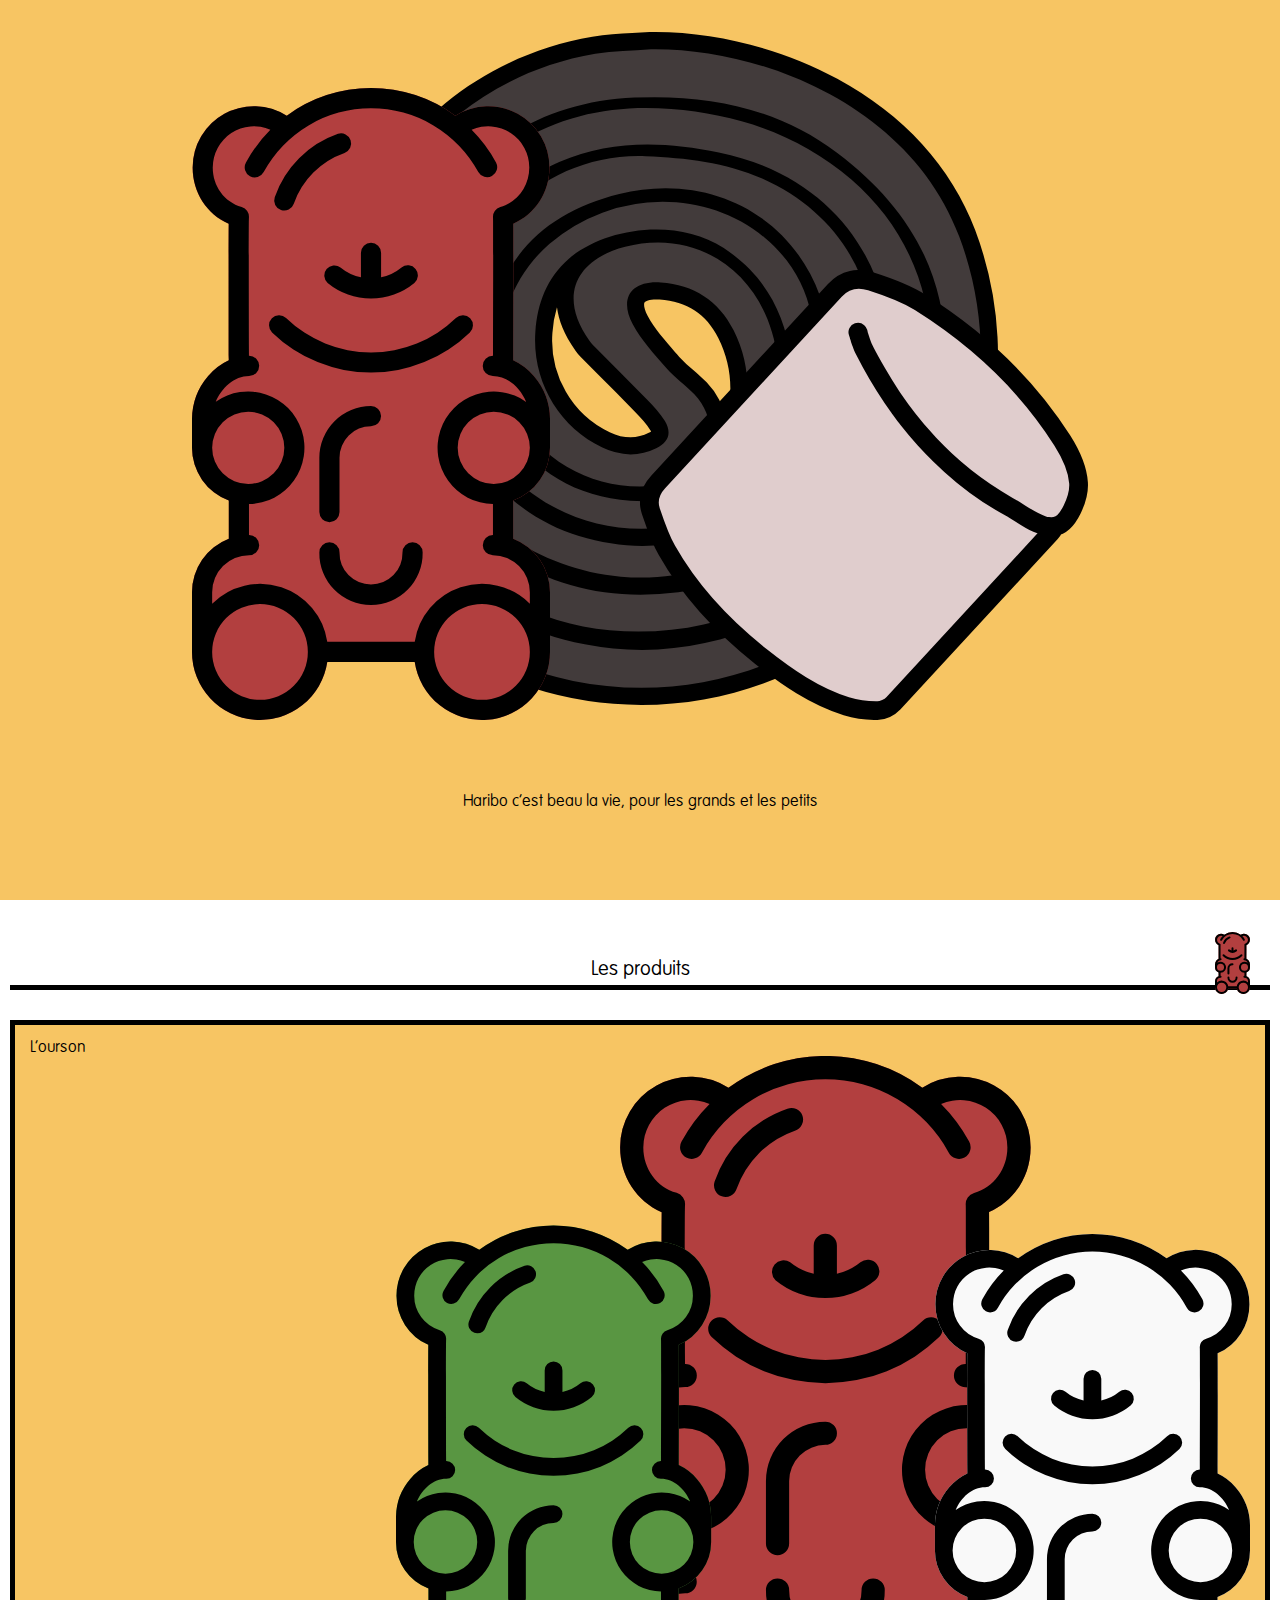
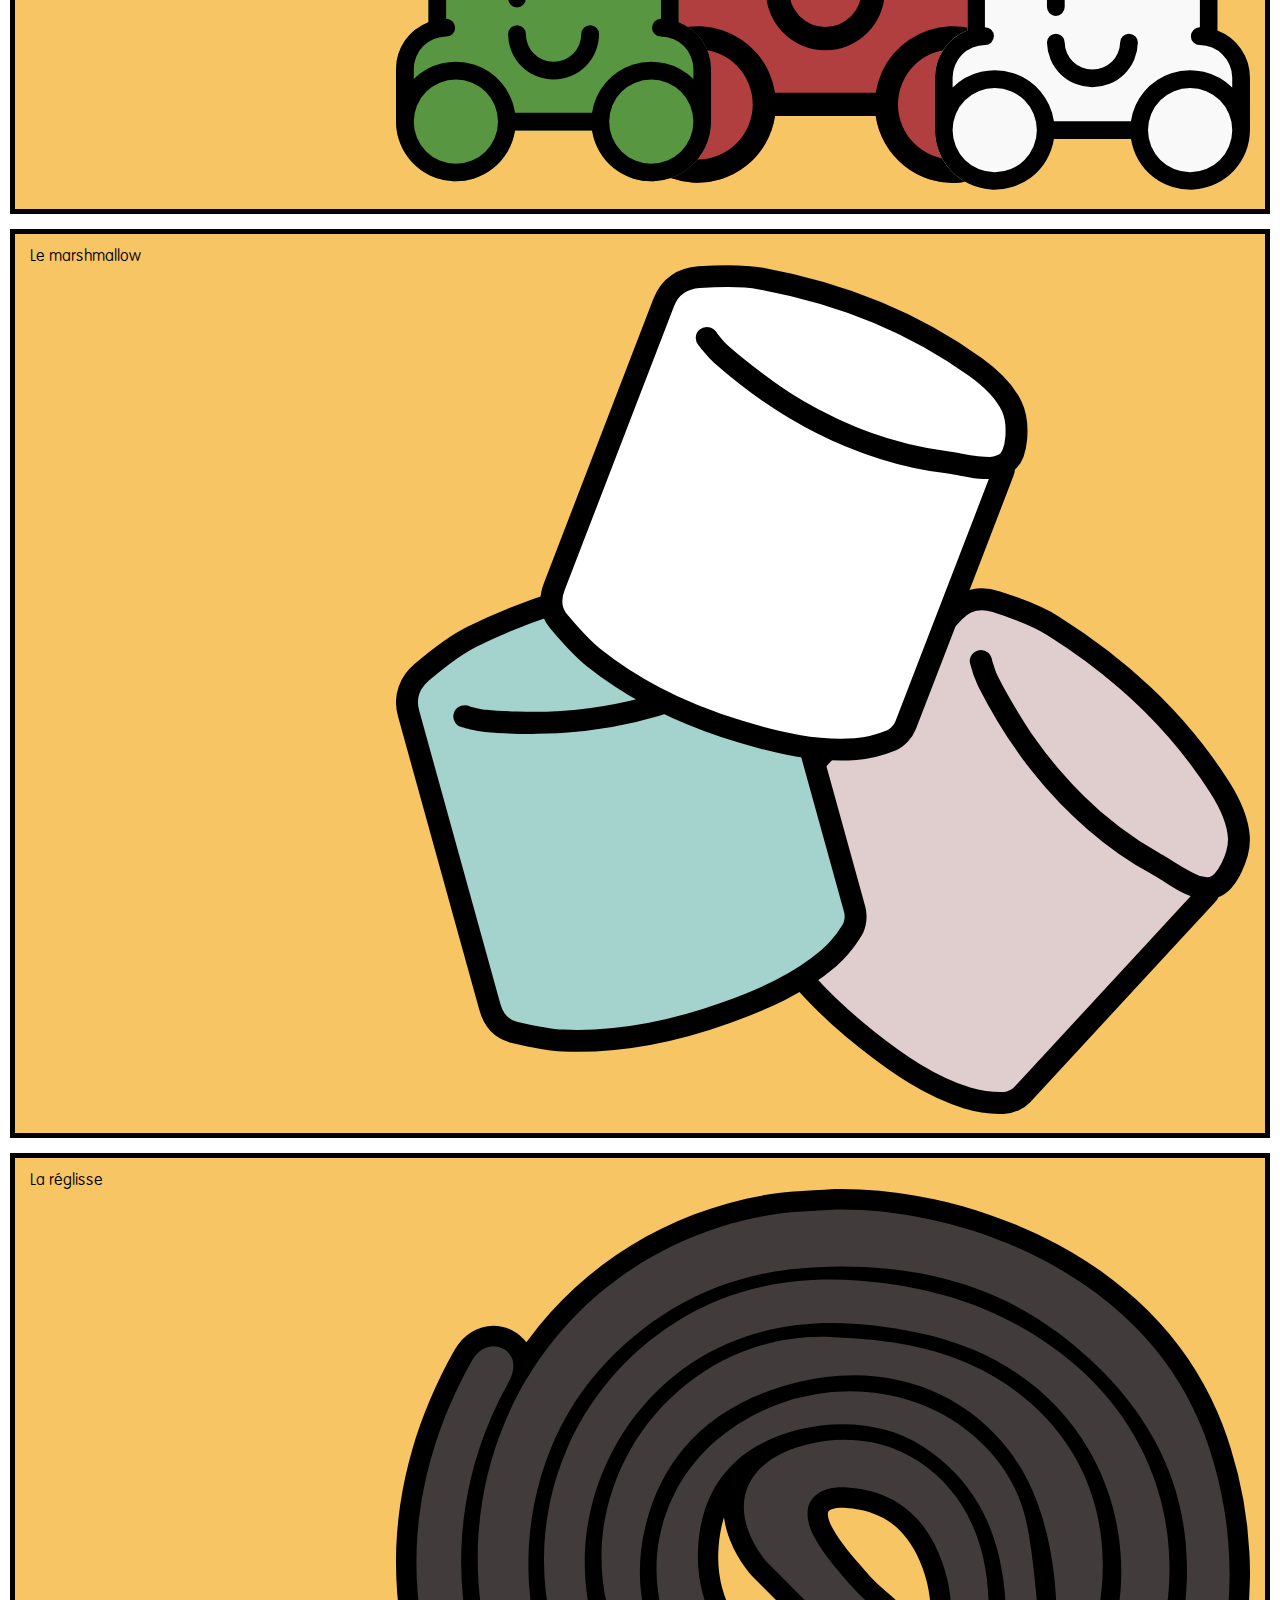
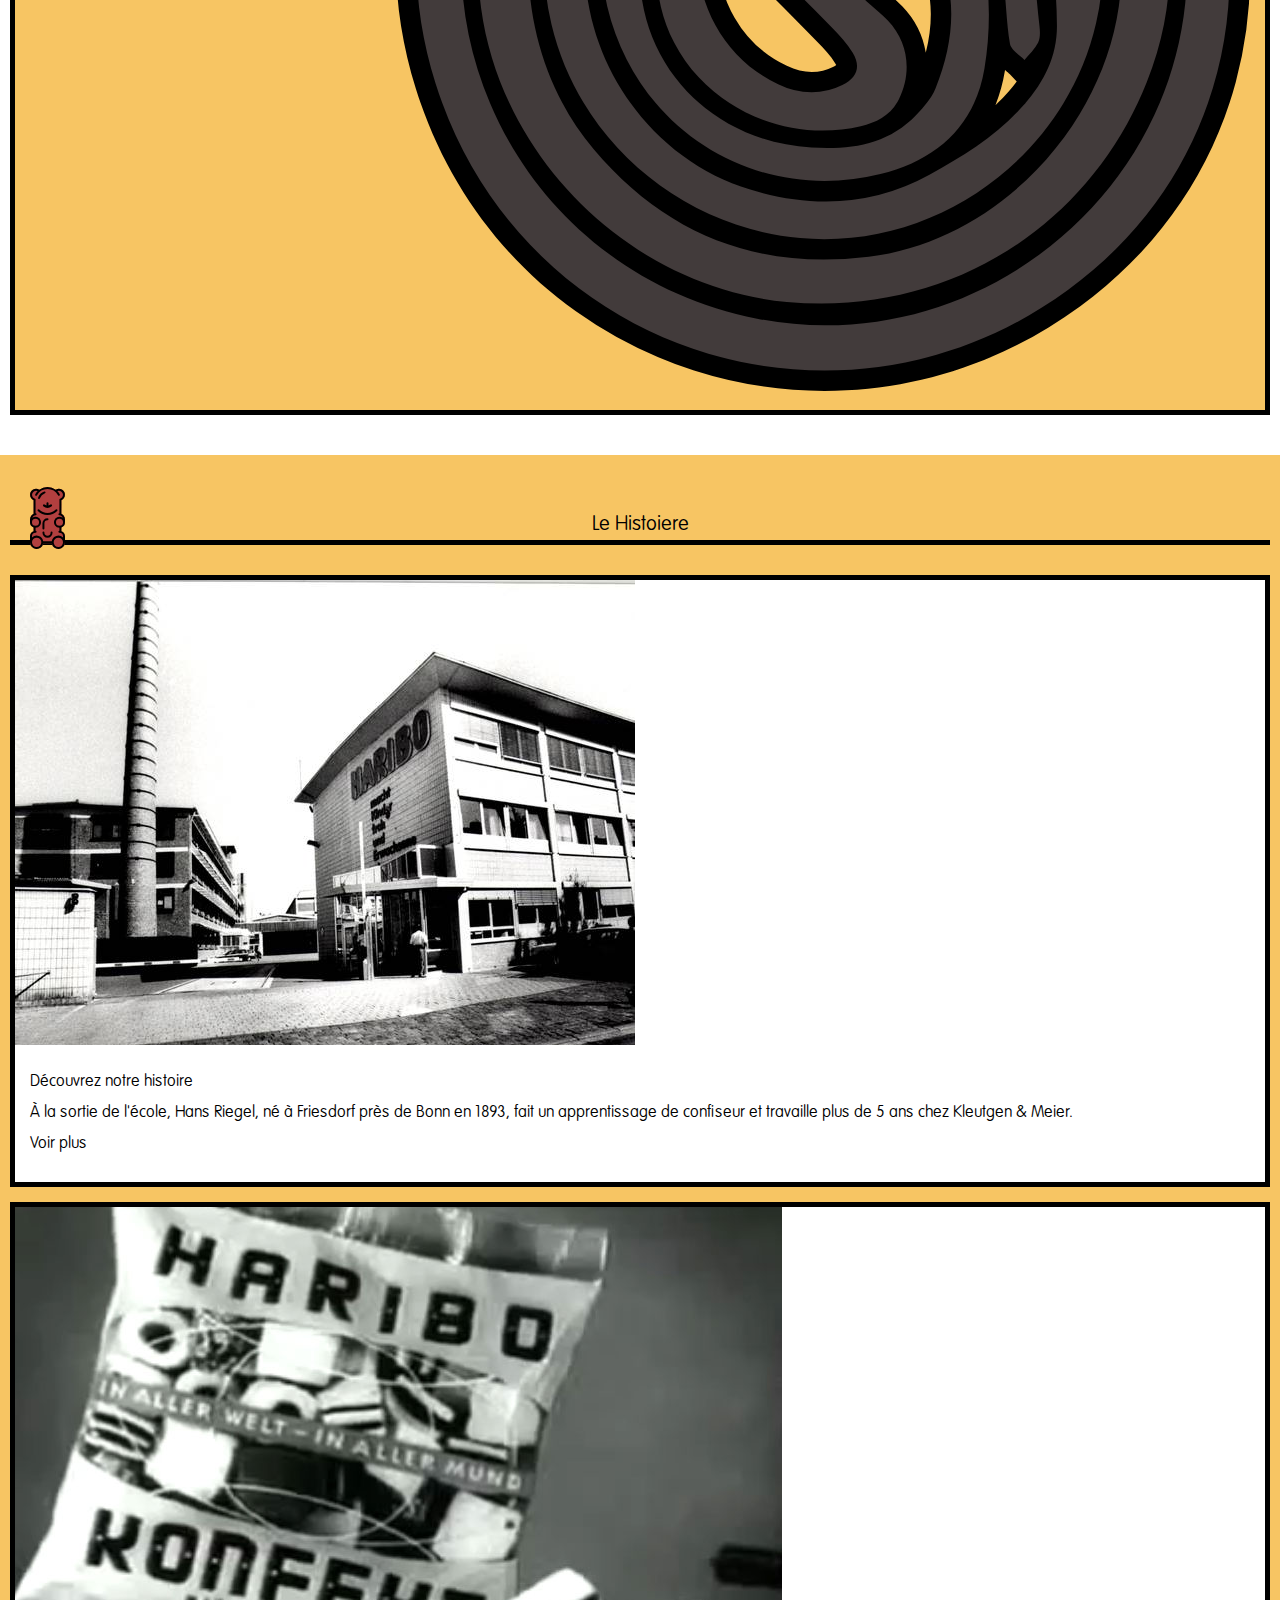
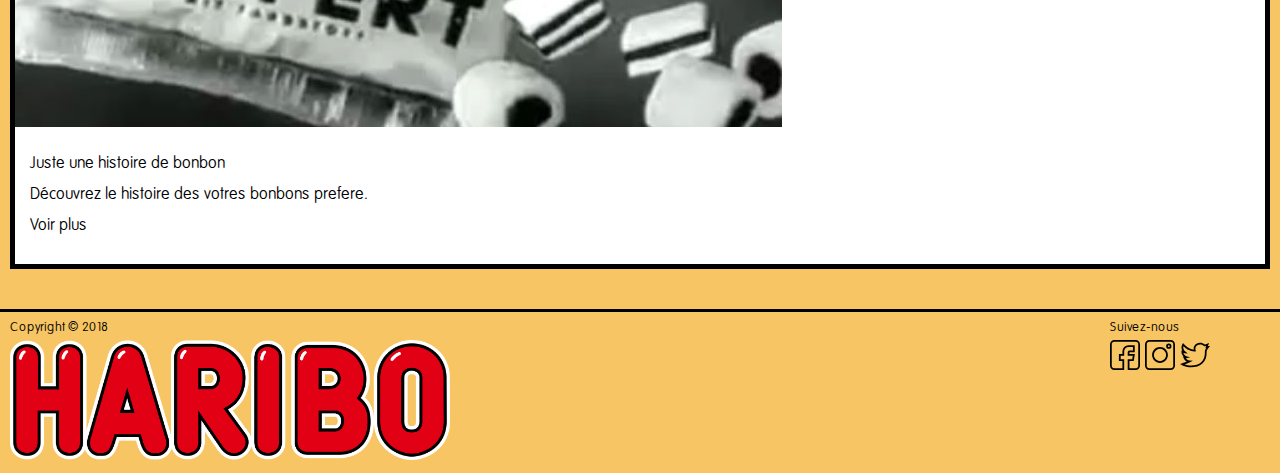
==== index.html @ db6ca9e9 "footer / homepage" ====
<!DOCTYPE html>
<html lang="fr">
  <head>
    <meta charset="UTF-8" />
    <meta name="viewport" content="width=device-width, initial-scale=1.0" />
    <meta http-equiv="X-UA-Compatible" content="ie=edge" />
    <link rel="stylesheet" type="text/css" href="styles/reset.css" />
    <link rel="stylesheet" type="text/css" href="styles/style.css" />
    <title>Haribo</title>
  </head>
  <body>
    <div class="container homepage" id="homepage">
      <section class="intro">
        <!--<header class="header">
          <img class="header__logo" alt="Le Logo de Haribo" src="images/haribo-logo.png" />
          <nav>
            <div class="header__nav__icon">
              <span class="header__nav__icon__element"></span>
            </div>
            <div class="header__nav__content">
              <a href="#" class="header__nav__content__link">Les Produits</a>
              <a href="#" class="header__nav__content__link">Le Histoire</a>
            </div>
          </nav>
        </header>
        -->
    
        <div class="intro__content">
          <div class="intro__content__illustations-box">
              <img class="intro__content__illustations intro__content__illustations--reglisse" alt="Illustration du ..." src="images/SVG/escargot.svg">
            <img class="intro__content__illustations intro__content__illustations--ourson" alt="Illustration du ourson" src="images/SVG/bear.svg">
            <img class="intro__content__illustations intro__content__illustations--marshmallow" alt="Illustration du ..." src="images/SVG/marshmallows.svg">
            
          </div>
          <p class="intro__text">Haribo c’est beau la vie, pour les grands et les petits</p>
        </div>
      </section>

      <section class="section--products">
        <h2 class="h2__bear--right">Les produits</h2>
        <div class="overview--products">
          <div class="overview--products__box overview--products__box--ourson">
            <h3>L’ourson</h3>
            <img class="overview--products__box__image" src="images/SVG/group--bears.svg">
          </div>
          <div class="overview--products__box overview--products__box--marshmallow">
            <h3>Le marshmallow</h3>
            <img class="overview--products__box__image" src="images/SVG/groupe--marshmallows.svg">
          </div>
          <div class="overview--products__box overview--products__box--reglisse">
            <h3>La réglisse</h3>
            <img class="overview--products__box__image" src="images/SVG/escargot.svg">
          </div>
        </div>
      </section>

      <section class="section--article">
        <h2 class="h2__bear--left">Le Histoiere</h2>
        <div class="overview--articles">
          <article class="overview--articles__box overview--articles__box--main-history">
            <img class="overview--articles__box__image" src="images/history--main.jpg">
            <div class="overview--articles__box__text-box">
              <h3 class="overview--articles__box__text-box__headline">Découvrez notre histoire</h3>
              <p class="overview--articles__box__text-box__text">À la sortie de l'école, Hans Riegel, né à Friesdorf près de Bonn en 1893, fait un apprentissage de confiseur et travaille plus de 5 ans chez Kleutgen & Meier.</p>
              <a class="overview--articles__box__text-box__link" href="#">Voir plus</a>
            </div>
          </article>

          <article class="overview--articles__box overview--articles__box--bonbon">
              <img class="overview--articles__box__image" src="images/history--bonbons.jpg">
              <div class="overview--articles__box__text-box">
                <h3 class="overview--articles__box__text-box__headline">Juste une histoire de bonbon</h3>
                <p class="overview--articles__box__text-box__text">Découvrez le histoire des votres bonbons prefere.</p>
                <a class="overview--articles__box__text-box__link" href="#">Voir plus</a>
              </div>
            </article>
        </div>
      </section>

      <footer class="footer">
        <div class="footer__logo-box">
          <span class="footer__copyrigth">Copyright © 2018</span><br>
          <img class="footer__logo" alt="Le Logo de Haribo" src="images/haribo-logo.png" />
        </div>
        <div class="footer__social">
          <div class="social__box">
              <span class="social__box__text">Suivez-nous</span>
            <div class="social__icons">
            <a href="#" title="facebook" class="social__icons__icon social__icons__icon--facebook"><span>Facebook</span></a>
            <a href="#" title="instagram" class="social__icons__icon social__icons__icon--instagram"><span>Instagram</span></a>
            <a href="#" title="twitter" class="social__icons__icon social__icons__icon--twitter"><span>Twitter</span></a>
          </div>
        </div>
        <!---->
      </footer>
    </div> 
    <script src="scripts/app.js" ></script>
  </body>
</html>
---- styles/style.css ----
@font-face {
  font-family: "varGrounded";
  src: url("fonts/VAGRoundedStd-Thin.woff2") format("woff2"),
    url("fonts/VAGRoundedStd-Thin.otf") format("opentype");
}

body {
  font-family: varGrounded;
}

.header{
  position: fixed;
  display: flex;
}

.header__logo{
  width: 40%;
}

.header__nav__icon{
  width: 50px;
  height: 50px;
  position: fixed;
  bottom: 20px;
  right: 20px;
  border-radius: 25px;
  background-color: #E20015;
}

.header__nav__icon__element{
  width: 40px;
  height: 5px;
  display: block;
  background-color: #000000;
  position: relative;
}
.header__nav__icon__element::after, .header__nav__icon__element::before{
  width: 40px;
  height: 5px;
  display: block;
  background-color: #000000;
}

.header__nav__icon__element::before{
  content: "";
  position: absolute;
  top: -10px;
}
.header__nav__icon__element::after{
  content: "";
  position: absolute;
  bottom: -10px;
}

.footer__logo{
  width: 200px;
}


img{
  max-width: 100%;
}

a{
  text-decoration: none;
  color:#000;
}

p{
  line-height: 
}

/* Bear headline */

h2{
  font-size: 20px;
  position: relative;
  width: 100%;
  text-align: center;
  margin-bottom: 40px;
}

h2::before{
  position: absolute;
  height: 5px;
  width: 100%;
  content: "";
  display: block;
  bottom: -10px;
  background-color: #000;
}

h2::after{
  position: absolute;
  height: 62px;
  width: 35px;
  bottom: -14px;
  content: "";
  display: block;
  background-image: url(../images/SVG/bear.svg);
  background-size:100%;
  background-repeat: no-repeat;
}

.h2__bear--right::after{
  right: 20px;
}
.h2__bear--left::after{
  left: 20px;
}

/* Homepage */
.intro{
  height: 100vh;
  width: 100vw;
  background-color: #F7C563;
  position: relative;
}

.intro__text{
  position: absolute;
  bottom: 10%;
}

.intro__content__illustations-box{
  height: 80vh;
  position: relative;
  width: 70%;
  margin: 0 auto;
}

.intro__content__illustations{
  position: absolute;
  width: 40%;
  bottom: 0;
}

.intro__content__illustations--ourson{
  left: 0;
}
.intro__content__illustations--reglisse{
  width: 80%;
  bottom: 15px;
  left:10%;
}
.intro__content__illustations--marshmallow{
  right: 0;
  width: 50%;
}

.intro__text{
  text-align: center;
  width: 80%;
  margin-left: 10%;;
}


.section--article,.section--products{
  padding: 60px 10px 40px 10px;
}

.overview--products__box,.overview--articles__box{
  border: solid black 5px;
  background-color: #fff;
  margin-bottom: 15px;
  padding: 15px;
}

.overview--products__box:last-child,.overview--articles__box:last-child{
  margin-bottom: 0px;;
}

.overview--products__box__image{
  width: 70%;
  margin-left: 30%;
}

.overview--products__box{
  background-color: #F7C563;
}

.section--article{
  background-color: #F7C563;
}

.overview--articles__box{
  padding: 0px;
}

.overview--articles__box__text-box{
  margin: 25px 15px 30px 15px;

}
.overview--articles__box__text-box__headline,
.overview--articles__box__text-box__text{
  margin-bottom: 15px;
}


/* footer */
.footer{
  background-color: #F7C563;
  border-top: solid black 3px;
  display: flex;
  justify-content: space-between;
  align-items: flex-start;
  padding: 10px;
  padding-right: 65px;
  font-size: 0.8em;
}

.footer__logo{
  width:40%;
  margin-top: 5px;
}

.social__icons{
  display: flex;
  margin-top: 5px;
}
.social__icons__icon{
  width: 30px;
  height: 30px;
  display: block;
  overflow: hidden;
  margin-right: 5px;
  text-indent: -1000px;
  background-image: url(../images/SVG/sprite--social.svg);
  background-repeat: no-repeat;
  background-size: 90px;
}

.social__icons__icon--facebook{
  background-position: -60px;
}
.social__icons__icon--instagram{
  background-position: -30px;
}
.social__icons__icon--twitter{
  background-position: 0px;
}
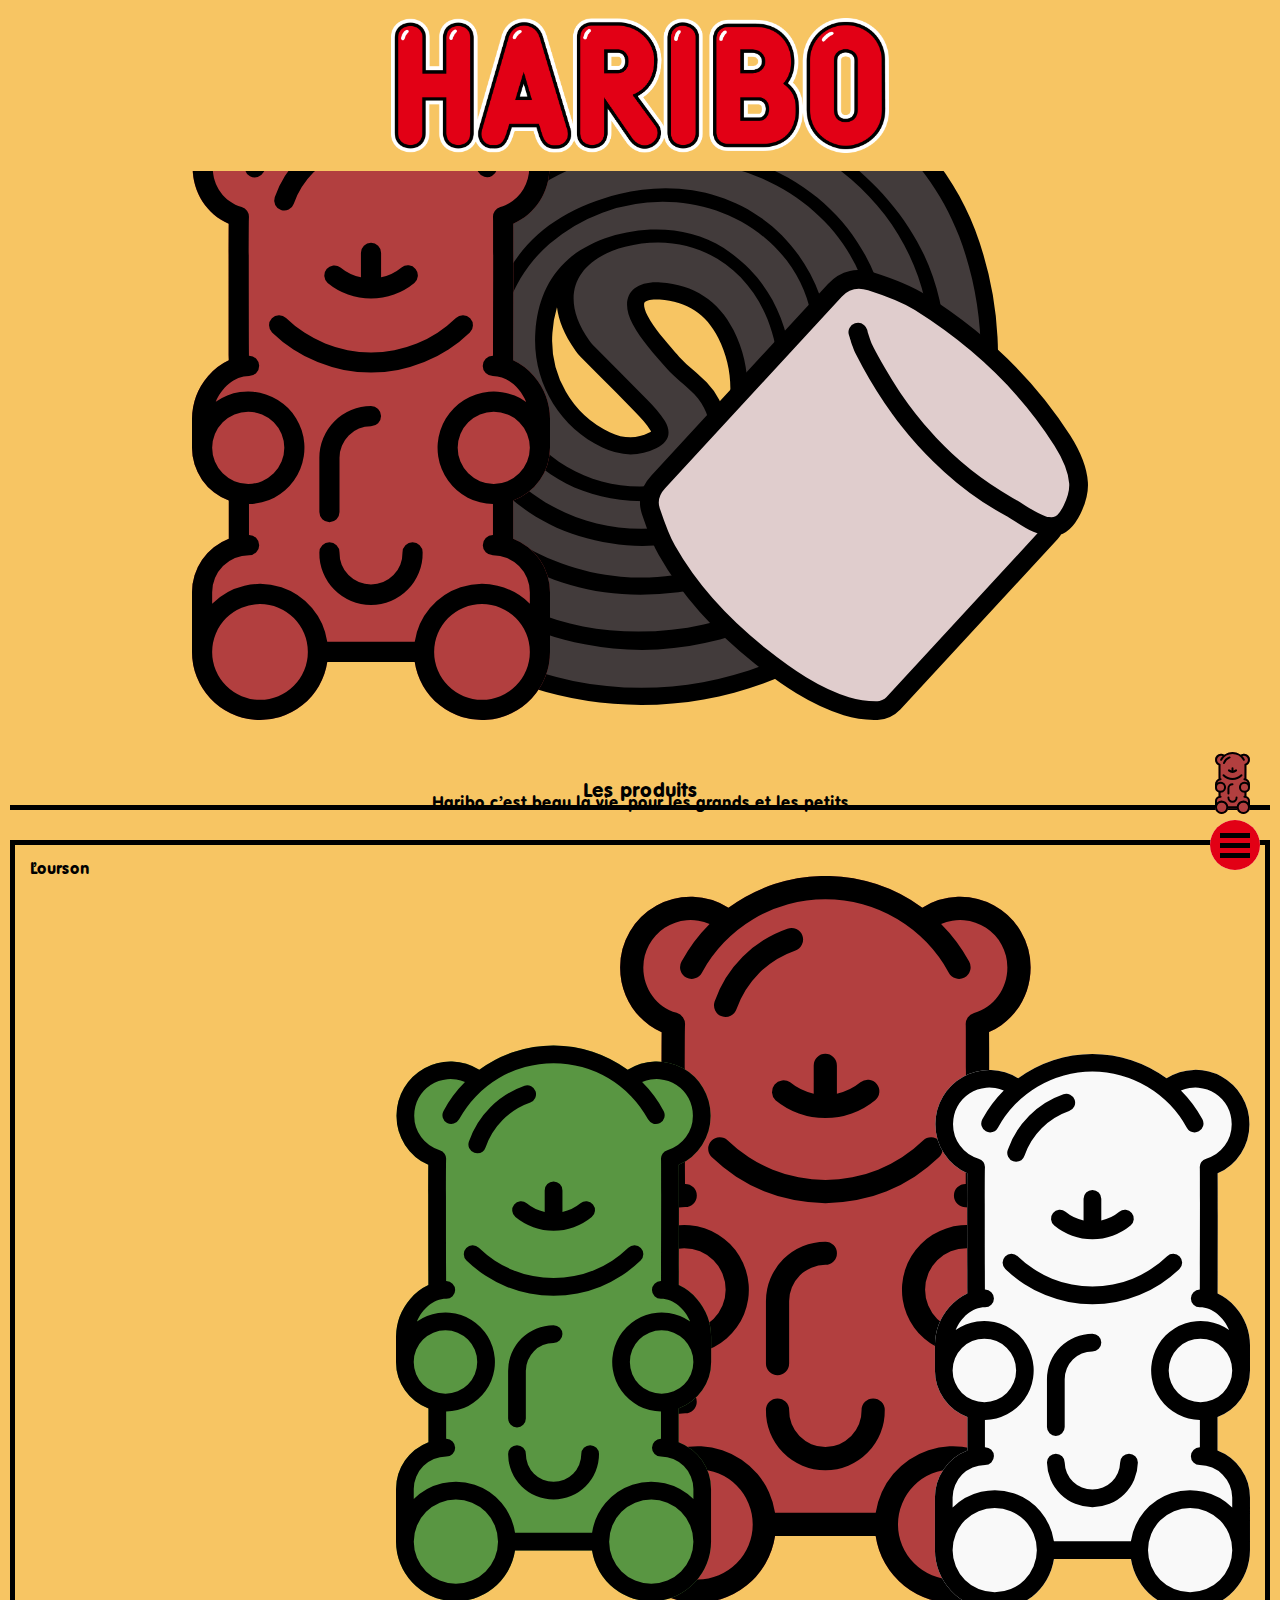
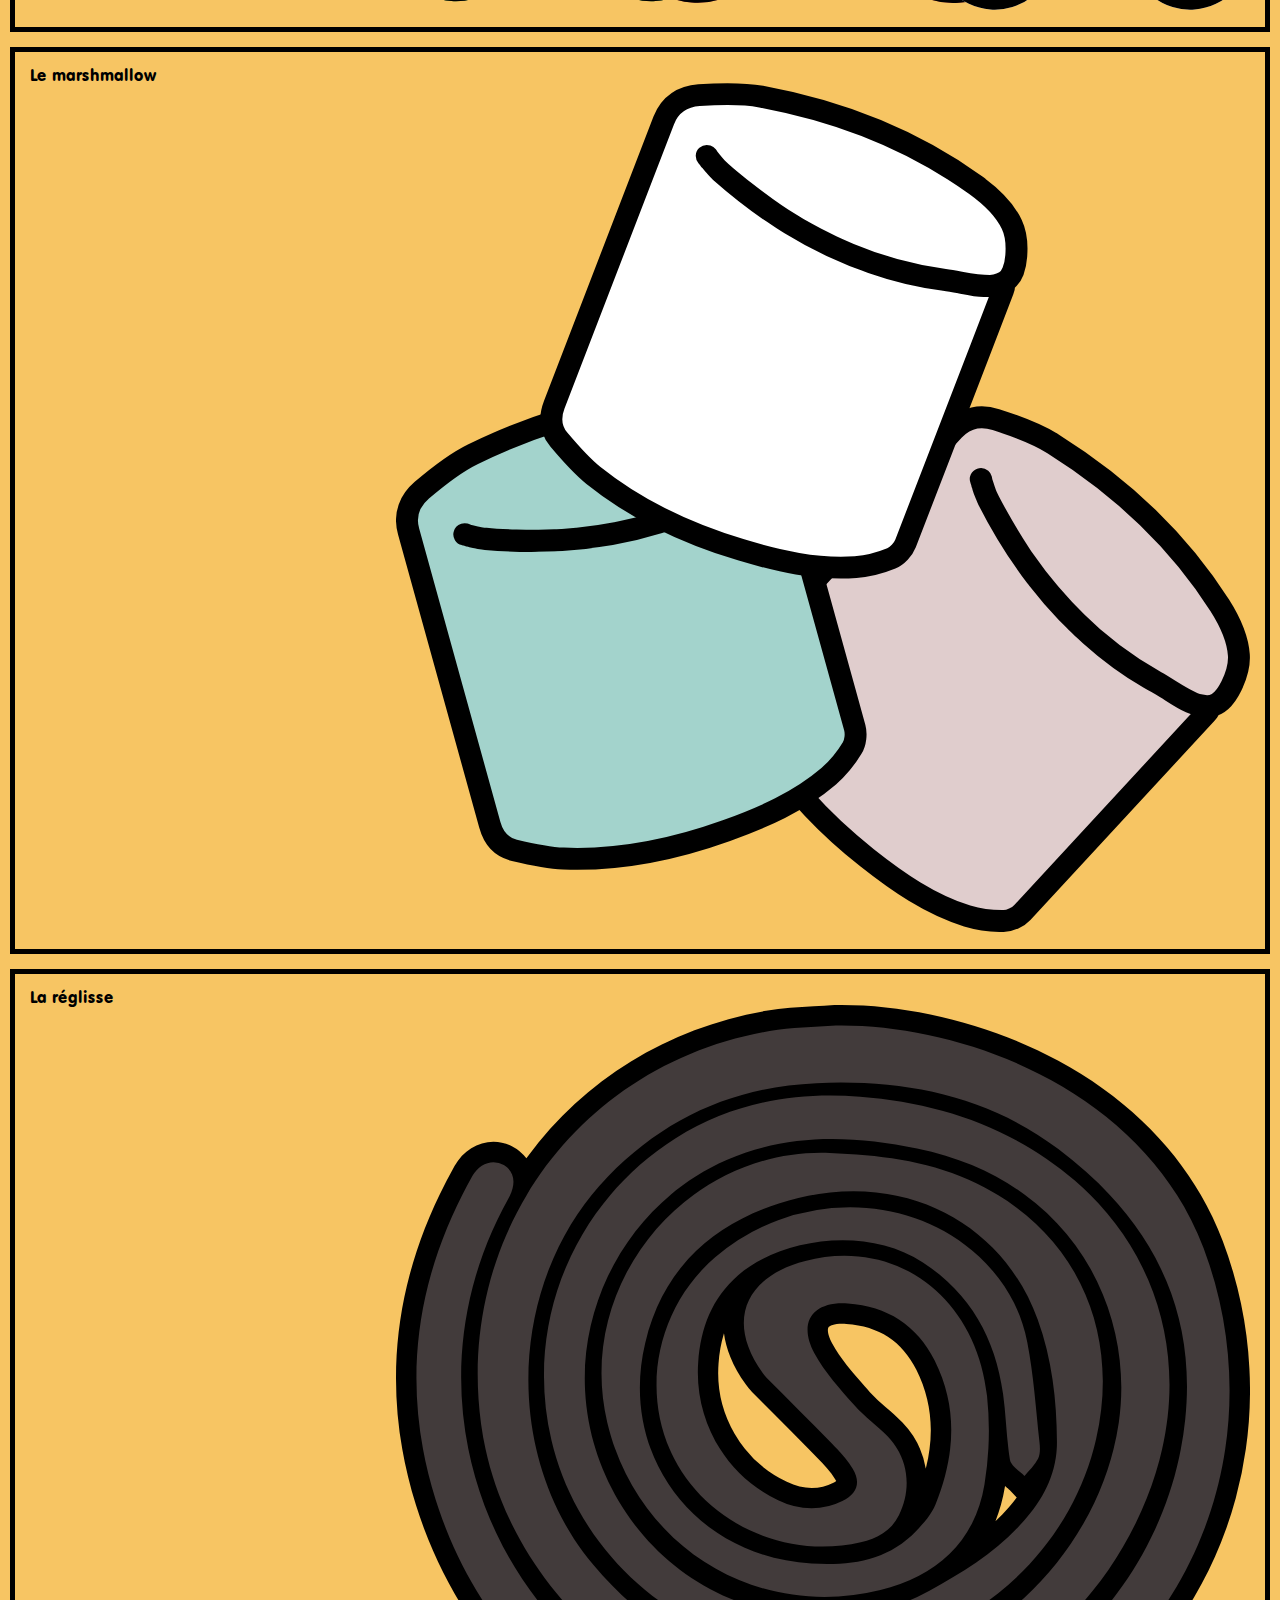
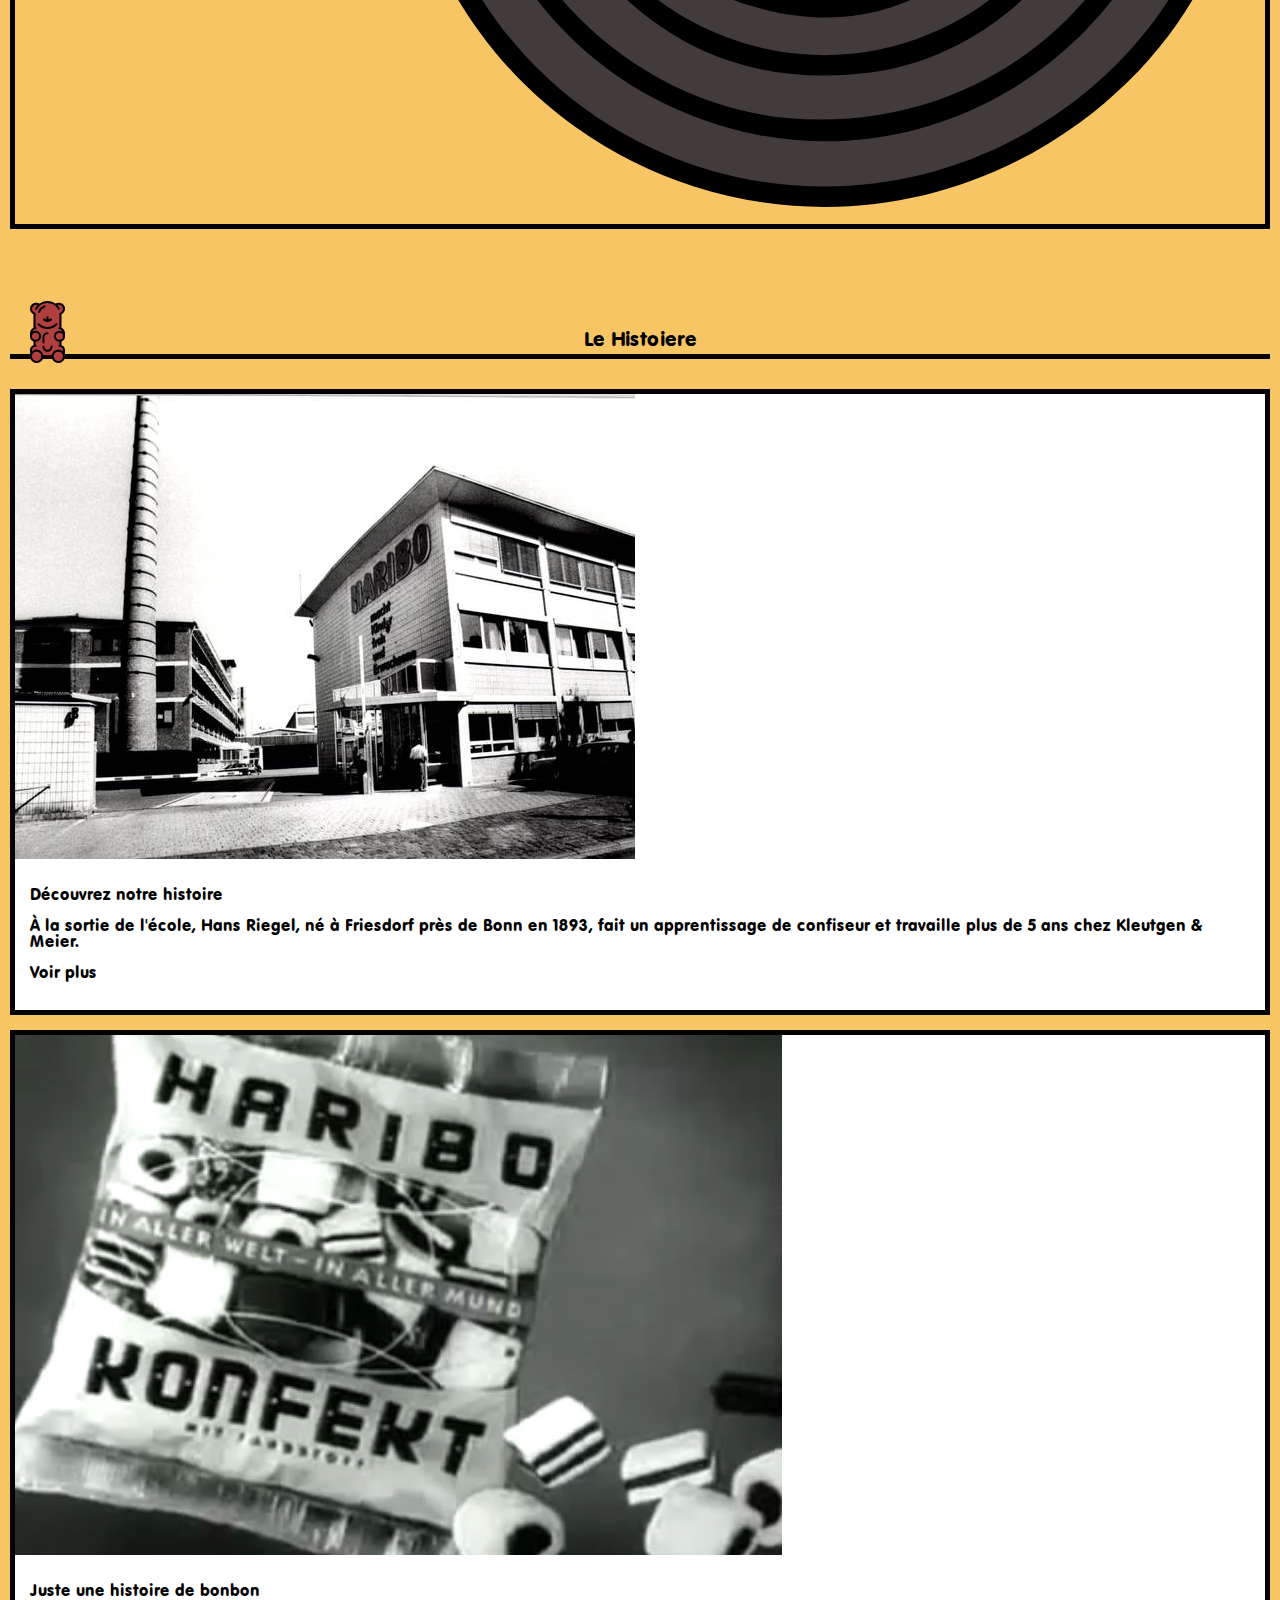
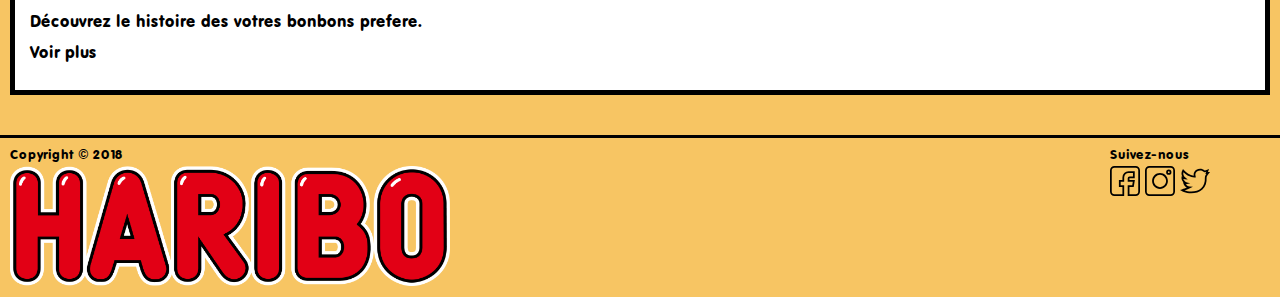
==== commit 4644db6d: "Merge with master issue solved" ====
--- a/index.html
+++ b/index.html
@@ -4,96 +4,137 @@
     <meta charset="UTF-8" />
     <meta name="viewport" content="width=device-width, initial-scale=1.0" />
     <meta http-equiv="X-UA-Compatible" content="ie=edge" />
+    <meta
+      name="description"
+      content="Apprenez en plus sur les bonbons emblématiques de votre confiserie préférée Haribo !"
+    />
+    <link
+      rel="apple-touch-icon"
+      sizes="180x180"
+      href="images/favicons/apple-touch-icon.png"
+    />
+    <link
+      rel="icon"
+      type="image/png"
+      sizes="32x32"
+      href="images/favicons/favicon-32x32.png"
+    />
+    <link
+      rel="icon"
+      type="image/png"
+      sizes="16x16"
+      href="images/favicons/favicon-16x16.png"
+    />
+    <link rel="manifest" href="images/favicons/site.webmanifest" />
+    <link
+      rel="mask-icon"
+      href="images/favicons/safari-pinned-tab.svg"
+      color="#5bbad5"
+    />
+    <link rel="shortcut icon" href="images/favicons/favicon.ico" />
+    <meta name="msapplication-TileColor" content="#ffc40d" />
+    <meta
+      name="msapplication-config"
+      content="../images/favicons/browserconfig.xml"
+    />
+    <meta name="theme-color" content="#ffffff" />
     <link rel="stylesheet" type="text/css" href="styles/reset.css" />
     <link rel="stylesheet" type="text/css" href="styles/style.css" />
     <title>Haribo</title>
   </head>
   <body>
-    <div class="container homepage" id="homepage">
-      <section class="intro">
-        <!--<header class="header">
-          <img class="header__logo" alt="Le Logo de Haribo" src="images/haribo-logo.png" />
-          <nav>
-            <div class="header__nav__icon">
-              <span class="header__nav__icon__element"></span>
-            </div>
-            <div class="header__nav__content">
+    <div class="container" id="homepage">
+      <header class="header">
+        <h1>Haribo</h1>
+        <img
+          class="header__logo"
+          alt="Le Logo de Haribo"
+          src="images/haribo-logo.png"
+        />
+        <nav class="header__nav">
+          <ul class="header__nav__content">
+            <li>
               <a href="#" class="header__nav__content__link">Les Produits</a>
-              <a href="#" class="header__nav__content__link">Le Histoire</a>
-            </div>
-          </nav>
-        </header>
-        -->
-    
-        <div class="intro__content">
-          <div class="intro__content__illustations-box">
-              <img class="intro__content__illustations intro__content__illustations--reglisse" alt="Illustration du ..." src="images/SVG/escargot.svg">
-            <img class="intro__content__illustations intro__content__illustations--ourson" alt="Illustration du ourson" src="images/SVG/bear.svg">
-            <img class="intro__content__illustations intro__content__illustations--marshmallow" alt="Illustration du ..." src="images/SVG/marshmallows.svg">
-            
+            </li>
+            <li>
+              <a href="#" class="header__nav__content__link">L'Histoire</a>
+            </li>
+          </ul>
+          <div class="header__nav__icon">
+            <span class="header__nav__icon__element"></span>
           </div>
-          <p class="intro__text">Haribo c’est beau la vie, pour les grands et les petits</p>
+        </nav>
+      </header>
+
+      <div class="intro__content">
+        <div class="intro__content__illustations-box">
+            <img class="intro__content__illustations intro__content__illustations--reglisse" alt="Illustration du ..." src="images/SVG/escargot.svg">
+          <img class="intro__content__illustations intro__content__illustations--ourson" alt="Illustration du ourson" src="images/SVG/bear.svg">
+          <img class="intro__content__illustations intro__content__illustations--marshmallow" alt="Illustration du ..." src="images/SVG/marshmallows.svg">
+          
         </div>
-      </section>
+        <p class="intro__text">Haribo c’est beau la vie, pour les grands et les petits</p>
+      </div>
+    </section>
 
-      <section class="section--products">
-        <h2 class="h2__bear--right">Les produits</h2>
-        <div class="overview--products">
-          <div class="overview--products__box overview--products__box--ourson">
-            <h3>L’ourson</h3>
-            <img class="overview--products__box__image" src="images/SVG/group--bears.svg">
+    <section class="section--products">
+      <h2 class="h2__bear--right">Les produits</h2>
+      <div class="overview--products">
+        <div class="overview--products__box overview--products__box--ourson">
+          <h3>L’ourson</h3>
+          <img class="overview--products__box__image" src="images/SVG/group--bears.svg">
+        </div>
+        <div class="overview--products__box overview--products__box--marshmallow">
+          <h3>Le marshmallow</h3>
+          <img class="overview--products__box__image" src="images/SVG/groupe--marshmallows.svg">
+        </div>
+        <div class="overview--products__box overview--products__box--reglisse">
+          <h3>La réglisse</h3>
+          <img class="overview--products__box__image" src="images/SVG/escargot.svg">
+        </div>
+      </div>
+    </section>
+
+    <section class="section--article">
+      <h2 class="h2__bear--left">Le Histoiere</h2>
+      <div class="overview--articles">
+        <article class="overview--articles__box overview--articles__box--main-history">
+          <img class="overview--articles__box__image" src="images/history--main.jpg">
+          <div class="overview--articles__box__text-box">
+            <h3 class="overview--articles__box__text-box__headline">Découvrez notre histoire</h3>
+            <p class="overview--articles__box__text-box__text">À la sortie de l'école, Hans Riegel, né à Friesdorf près de Bonn en 1893, fait un apprentissage de confiseur et travaille plus de 5 ans chez Kleutgen & Meier.</p>
+            <a class="overview--articles__box__text-box__link" href="#">Voir plus</a>
           </div>
-          <div class="overview--products__box overview--products__box--marshmallow">
-            <h3>Le marshmallow</h3>
-            <img class="overview--products__box__image" src="images/SVG/groupe--marshmallows.svg">
-          </div>
-          <div class="overview--products__box overview--products__box--reglisse">
-            <h3>La réglisse</h3>
-            <img class="overview--products__box__image" src="images/SVG/escargot.svg">
-          </div>
-        </div>
-      </section>
+        </article>
 
-      <section class="section--article">
-        <h2 class="h2__bear--left">Le Histoiere</h2>
-        <div class="overview--articles">
-          <article class="overview--articles__box overview--articles__box--main-history">
-            <img class="overview--articles__box__image" src="images/history--main.jpg">
+        <article class="overview--articles__box overview--articles__box--bonbon">
+            <img class="overview--articles__box__image" src="images/history--bonbons.jpg">
             <div class="overview--articles__box__text-box">
-              <h3 class="overview--articles__box__text-box__headline">Découvrez notre histoire</h3>
-              <p class="overview--articles__box__text-box__text">À la sortie de l'école, Hans Riegel, né à Friesdorf près de Bonn en 1893, fait un apprentissage de confiseur et travaille plus de 5 ans chez Kleutgen & Meier.</p>
+              <h3 class="overview--articles__box__text-box__headline">Juste une histoire de bonbon</h3>
+              <p class="overview--articles__box__text-box__text">Découvrez le histoire des votres bonbons prefere.</p>
               <a class="overview--articles__box__text-box__link" href="#">Voir plus</a>
             </div>
           </article>
+      </div>
+    </section>
 
-          <article class="overview--articles__box overview--articles__box--bonbon">
-              <img class="overview--articles__box__image" src="images/history--bonbons.jpg">
-              <div class="overview--articles__box__text-box">
-                <h3 class="overview--articles__box__text-box__headline">Juste une histoire de bonbon</h3>
-                <p class="overview--articles__box__text-box__text">Découvrez le histoire des votres bonbons prefere.</p>
-                <a class="overview--articles__box__text-box__link" href="#">Voir plus</a>
-              </div>
-            </article>
+    <footer class="footer">
+      <div class="footer__logo-box">
+        <span class="footer__copyrigth">Copyright © 2018</span><br>
+        <img class="footer__logo" alt="Le Logo de Haribo" src="images/haribo-logo.png" />
+      </div>
+      <div class="footer__social">
+        <div class="social__box">
+            <span class="social__box__text">Suivez-nous</span>
+          <div class="social__icons">
+          <a href="#" title="facebook" class="social__icons__icon social__icons__icon--facebook"><span>Facebook</span></a>
+          <a href="#" title="instagram" class="social__icons__icon social__icons__icon--instagram"><span>Instagram</span></a>
+          <a href="#" title="twitter" class="social__icons__icon social__icons__icon--twitter"><span>Twitter</span></a>
         </div>
-      </section>
-
-      <footer class="footer">
-        <div class="footer__logo-box">
-          <span class="footer__copyrigth">Copyright © 2018</span><br>
-          <img class="footer__logo" alt="Le Logo de Haribo" src="images/haribo-logo.png" />
-        </div>
-        <div class="footer__social">
-          <div class="social__box">
-              <span class="social__box__text">Suivez-nous</span>
-            <div class="social__icons">
-            <a href="#" title="facebook" class="social__icons__icon social__icons__icon--facebook"><span>Facebook</span></a>
-            <a href="#" title="instagram" class="social__icons__icon social__icons__icon--instagram"><span>Instagram</span></a>
-            <a href="#" title="twitter" class="social__icons__icon social__icons__icon--twitter"><span>Twitter</span></a>
-          </div>
-        </div>
-        <!---->
-      </footer>
-    </div> 
-    <script src="scripts/app.js" ></script>
-  </body>
+      </div>
+      <!---->
+    </footer>
+  </div> 
+  <script src="scripts/app.js" ></script>
+</body>
 </html>
--- a/styles/style.css
+++ b/styles/style.css
@@ -2,60 +2,28 @@
   font-family: "varGrounded";
   src: url("fonts/VAGRoundedStd-Thin.woff2") format("woff2"),
     url("fonts/VAGRoundedStd-Thin.otf") format("opentype");
+    font-weight: thin;
+}
+
+@font-face {
+  font-family: "varGrounded";
+  src: url("fonts/VAGRoundedStd-Bold.woff2") format("woff2"),
+    url("fonts/VAGRoundedStd-Bold.otf") format("opentype");
+    font-weight: bold;
+}
+
+@font-face {
+  font-family: "varGrounded";
+  src: url("fonts/VAGRoundedBT-Regular.woff2") format("woff2"),
+    url("fonts/VAGRoundedBT-Regular.otf") format("opentype");
+    font-weight: normal;
 }
 
 body {
   font-family: varGrounded;
-}
-
-.header{
-  position: fixed;
-  display: flex;
-}
-
-.header__logo{
-  width: 40%;
-}
-
-.header__nav__icon{
-  width: 50px;
-  height: 50px;
-  position: fixed;
-  bottom: 20px;
-  right: 20px;
-  border-radius: 25px;
-  background-color: #E20015;
-}
-
-.header__nav__icon__element{
-  width: 40px;
-  height: 5px;
-  display: block;
-  background-color: #000000;
-  position: relative;
-}
-.header__nav__icon__element::after, .header__nav__icon__element::before{
-  width: 40px;
-  height: 5px;
-  display: block;
-  background-color: #000000;
-}
-
-.header__nav__icon__element::before{
-  content: "";
-  position: absolute;
-  top: -10px;
-}
-.header__nav__icon__element::after{
-  content: "";
-  position: absolute;
-  bottom: -10px;
-}
-
-.footer__logo{
-  width: 200px;
-}
-
+  font-weight: normal;
+  background-color: #F7C563;
+}
 
 img{
   max-width: 100%;
@@ -66,9 +34,186 @@
   color:#000;
 }
 
-p{
-  line-height: 
-}
+/* HEADER */
+
+.container{
+  display: block;
+  width: 100vw;
+  height: 100vh;
+}
+
+.header h1{
+  text-indent: -12000px;
+}
+
+.header{
+  display: flex;
+  position: fixed;
+  text-align: center;
+  justify-content: center;
+  flex-wrap: wrap;
+  align-items: flex-start;
+  z-index: 20;
+  background-color: #F7C563;
+  padding: 2vh;
+}
+
+.header__logo{
+  width: 40%;
+}
+
+.header__nav{
+  position: fixed;
+  height: 50px;
+  bottom: 30px;
+  left: calc(100vw - 70px);
+  right : 20px;
+  overflow: hidden;
+  border-radius: 25px;
+  border: 0px solid #000000;
+  background-color: #ffffff;
+  transition: left 0.8s ease, height 0.8s ease, bottom 0.8s ease, border 0.8s ease, border-radius 0.8s ease;
+}
+
+.header__nav.is-open{
+  height: 30vh;
+  bottom: 20px;
+  left: 20px;
+  right : 20px;
+  background-color: #fff;
+  border: 4px solid #000000;
+  border-radius: 0;
+}
+
+.header__nav__content{
+  display: flex;
+  flex-direction: column;
+  justify-content: space-evenly;
+  font-size: 1.3em;
+  width: 90vw;
+  height: 30vh;
+}
+
+.header__nav.is-open .header__nav__content{
+  display: flex;
+  flex-direction: column;
+  justify-content: space-evenly;
+  font-size: 1.3em;
+  width: calc(90vw - 20px);
+  height: 30vh;
+  opacity: 1;
+}
+
+.header__nav.is-open .header__nav__icon{
+  transform: translateX(-10px);
+}
+
+.header__nav__icon{
+  display: flex;
+  align-items: center;
+  justify-content: center;
+  position: fixed;
+  bottom: 30px;
+  right: 20px;
+  width: 50px;
+  height: 50px;
+  background-color: #E20015;
+  border-radius: 50%;
+  transition: transform 0.5s ease;
+}
+
+.header__nav__icon__element{
+  width: 30px;
+  height: 5px;
+  display: block;
+  background-color: #000000;
+  position: relative;
+  transition: transform 0.5s ease, margin 0.5s ease;
+}
+.header__nav__icon__element::after, .header__nav__icon__element::before{
+  width: 30px;
+  height: 5px;
+  display: block;
+  background-color: #000000;
+}
+
+.header__nav__icon__element::before{
+  content: "";
+  position: absolute;
+  top: -10px;
+}
+.header__nav__icon__element::after{
+  content: "";
+  position: absolute;
+  bottom: -10px;
+}
+
+.header__nav.is-open .header__nav__icon__element::after{
+  opacity: 0;
+}
+
+.header__nav.is-open .header__nav__icon__element{
+  transform-origin: center bottom;
+  transform: rotate(-45deg);
+  margin-left: 3px;
+}
+
+.header__nav.is-open .header__nav__icon__element::before{
+  transform-origin: center bottom;
+  transform: rotate(90deg);
+  margin-top: 8px;
+  margin-left: -2px;
+}
+
+/* FOOTER */
+
+.footer__logo{
+  width: 200px;
+}
+
+.footer{
+  background-color: #F7C563;
+  border-top: solid black 3px;
+  display: flex;
+  justify-content: space-between;
+  align-items: flex-start;
+  padding: 10px;
+  padding-right: 65px;
+  font-size: 0.8em;
+}
+
+.footer__logo{
+  width:40%;
+  margin-top: 5px;
+}
+
+.social__icons{
+  display: flex;
+  margin-top: 5px;
+}
+.social__icons__icon{
+  width: 30px;
+  height: 30px;
+  display: block;
+  overflow: hidden;
+  margin-right: 5px;
+  text-indent: -1000px;
+  background-image: url(../images/SVG/sprite--social.svg);
+  background-repeat: no-repeat;
+  background-size: 90px;
+}
+
+.social__icons__icon--facebook{
+  background-position: -60px;
+}
+.social__icons__icon--instagram{
+  background-position: -30px;
+}
+.social__icons__icon--twitter{
+  background-position: 0px;
+}
+
+/* HOMEPAGE */
 
 /* Bear headline */
 
@@ -109,7 +254,6 @@
   left: 20px;
 }
 
-/* Homepage */
 .intro{
   height: 100vh;
   width: 100vw;
@@ -197,58 +341,6 @@
 }
 
 
-/* footer */
-.footer{
-  background-color: #F7C563;
-  border-top: solid black 3px;
-  display: flex;
-  justify-content: space-between;
-  align-items: flex-start;
-  padding: 10px;
-  padding-right: 65px;
-  font-size: 0.8em;
-}
-
-.footer__logo{
-  width:40%;
-  margin-top: 5px;
-}
-
-.social__icons{
-  display: flex;
-  margin-top: 5px;
-}
-.social__icons__icon{
-  width: 30px;
-  height: 30px;
-  display: block;
-  overflow: hidden;
-  margin-right: 5px;
-  text-indent: -1000px;
-  background-image: url(../images/SVG/sprite--social.svg);
-  background-repeat: no-repeat;
-  background-size: 90px;
-}
-
-.social__icons__icon--facebook{
-  background-position: -60px;
-}
-.social__icons__icon--instagram{
-  background-position: -30px;
-}
-.social__icons__icon--twitter{
-  background-position: 0px;
-}
-
-
-
-
-
-
-
-
-
-
-
-
-
+
+
+
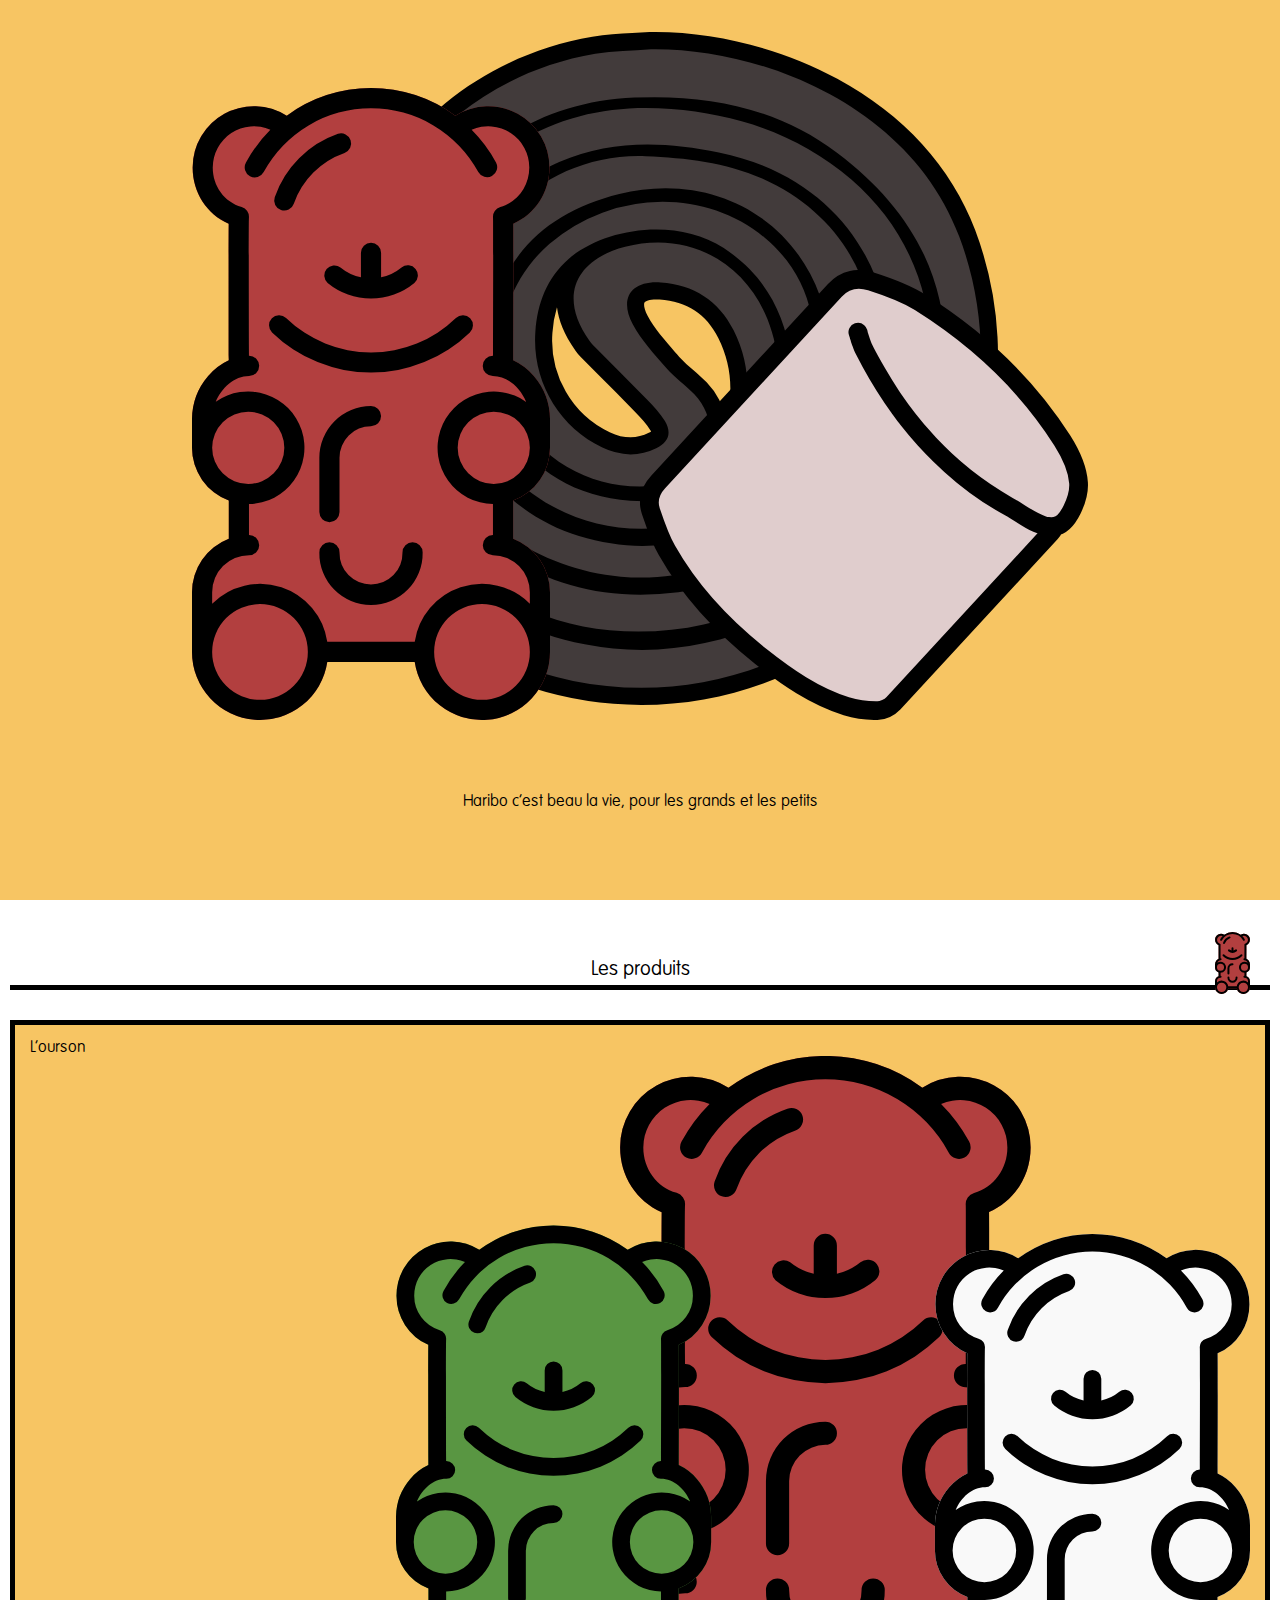
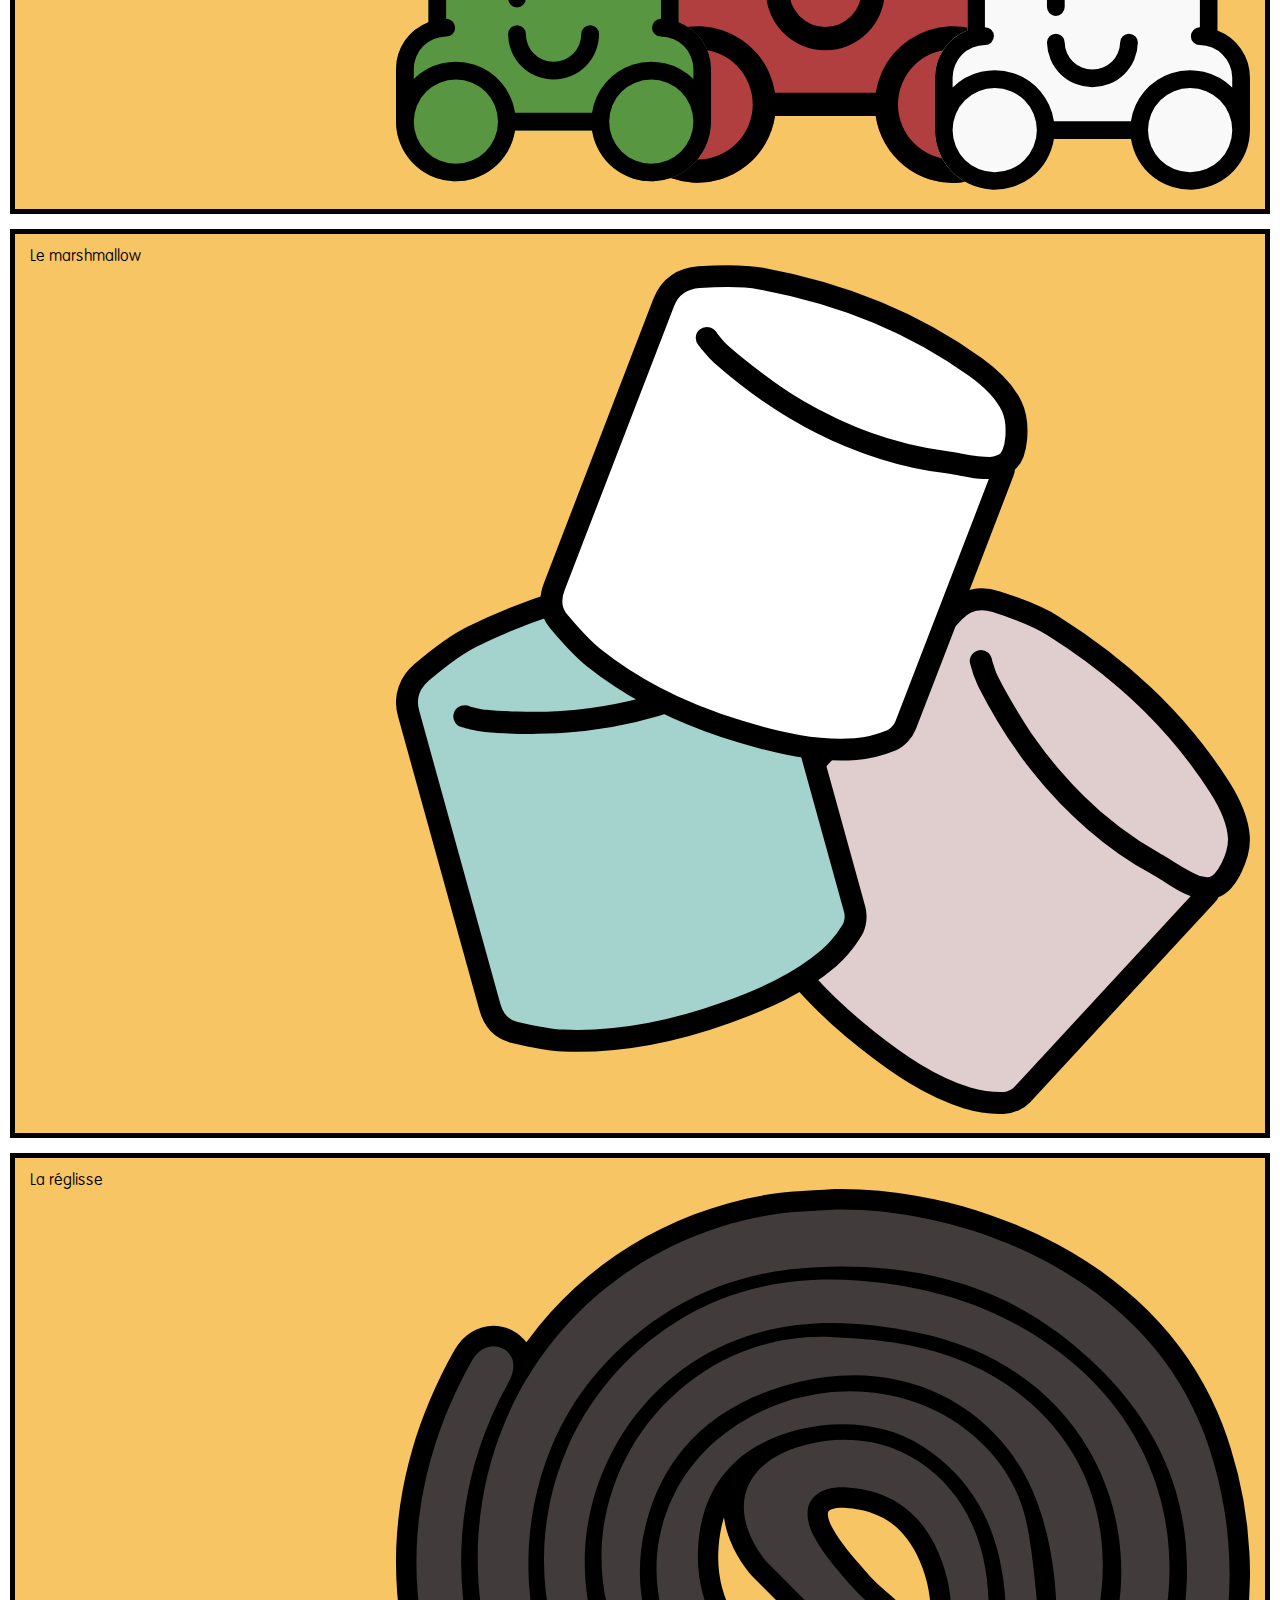
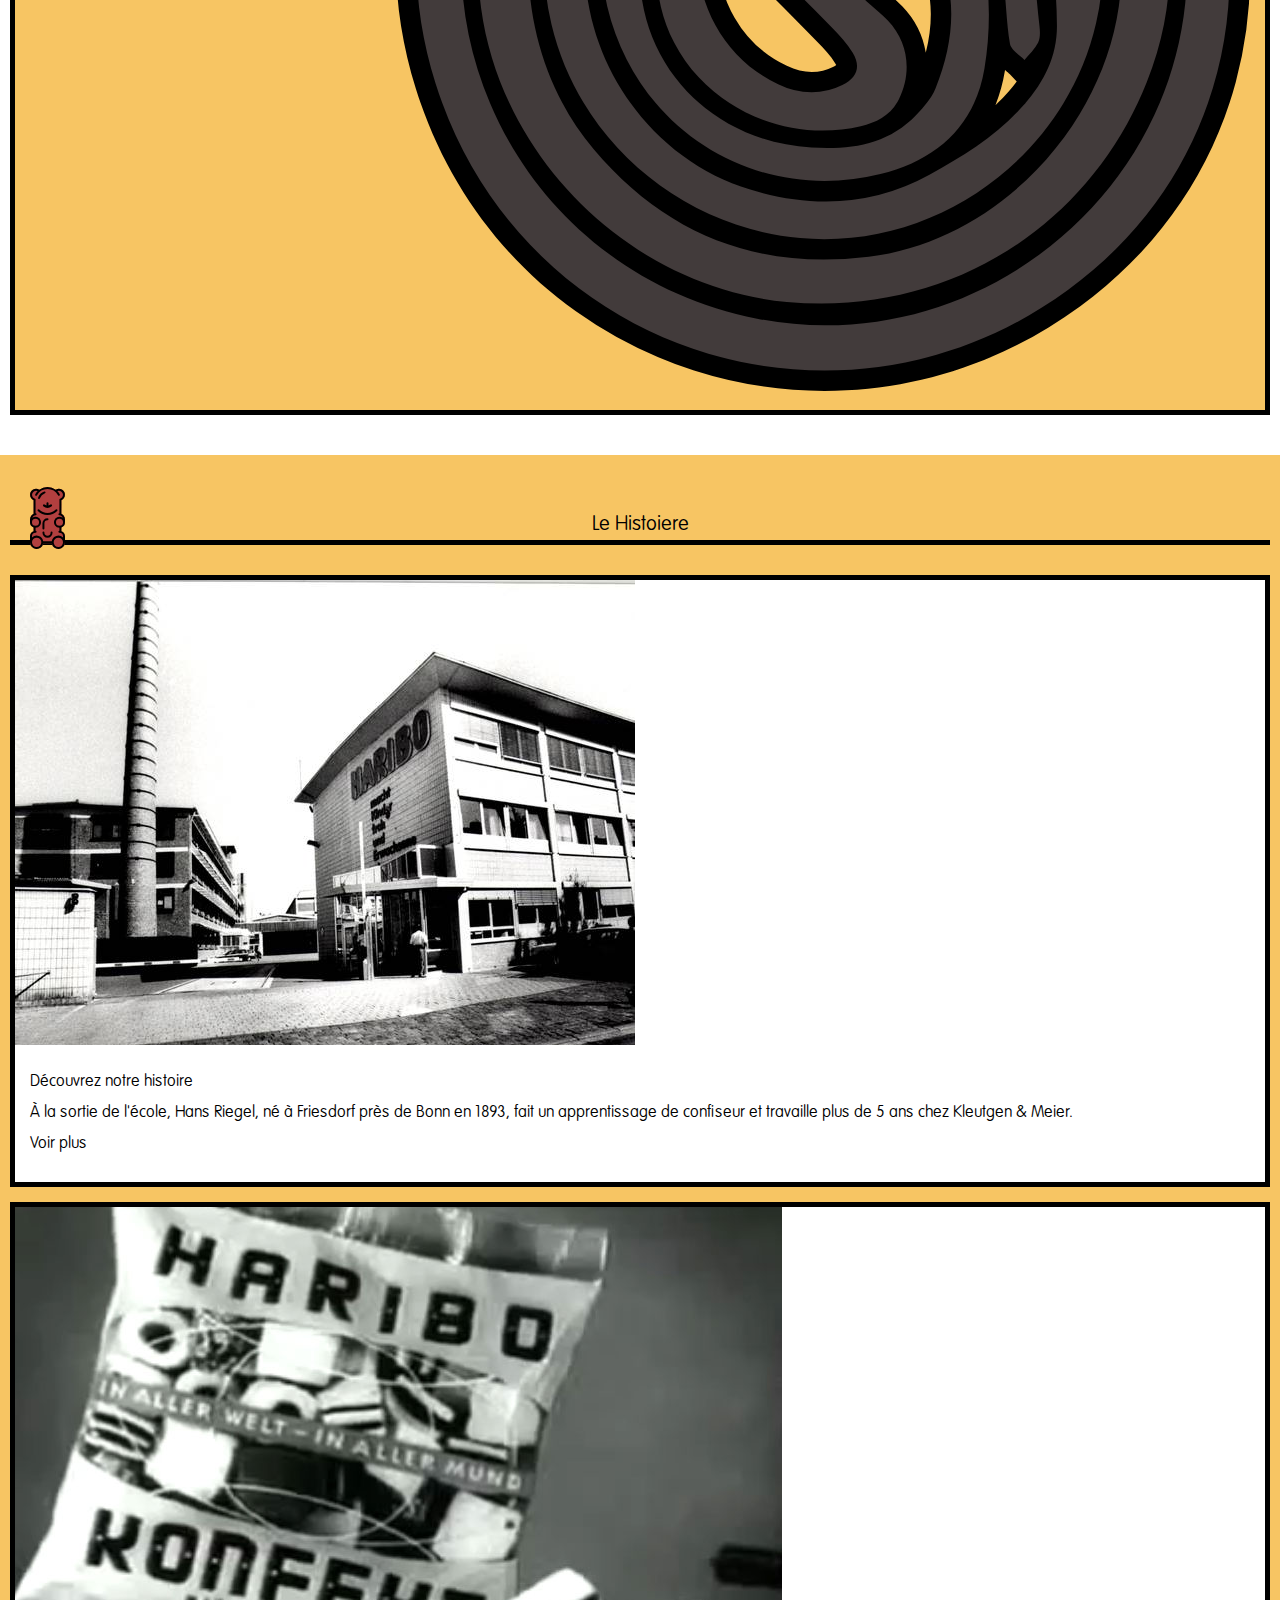
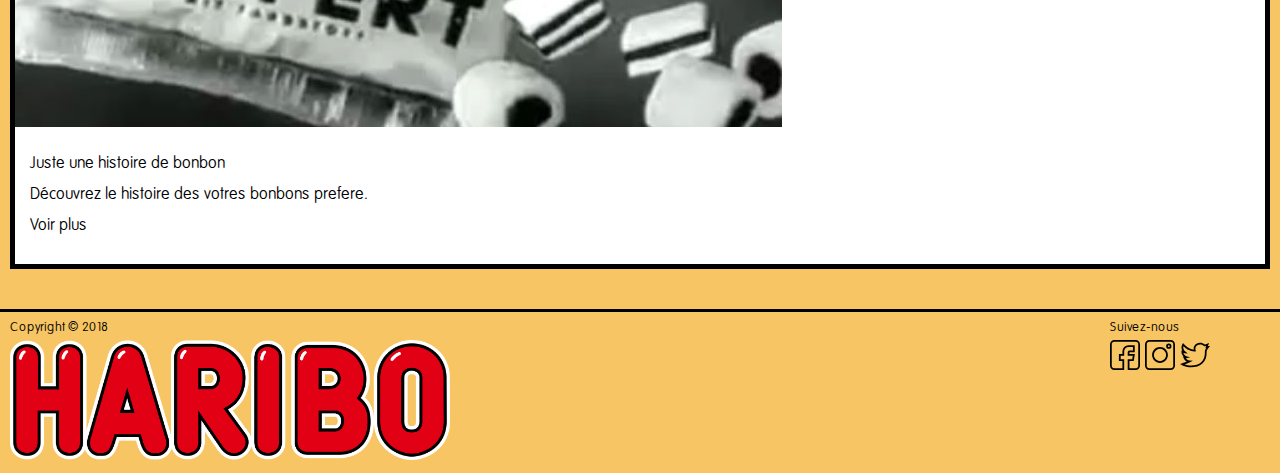
==== commit a749d1bd: "Fix article 1" ====
--- a/index.html
+++ b/index.html
@@ -4,137 +4,97 @@
     <meta charset="UTF-8" />
     <meta name="viewport" content="width=device-width, initial-scale=1.0" />
     <meta http-equiv="X-UA-Compatible" content="ie=edge" />
-    <meta
-      name="description"
-      content="Apprenez en plus sur les bonbons emblématiques de votre confiserie préférée Haribo !"
-    />
-    <link
-      rel="apple-touch-icon"
-      sizes="180x180"
-      href="images/favicons/apple-touch-icon.png"
-    />
-    <link
-      rel="icon"
-      type="image/png"
-      sizes="32x32"
-      href="images/favicons/favicon-32x32.png"
-    />
-    <link
-      rel="icon"
-      type="image/png"
-      sizes="16x16"
-      href="images/favicons/favicon-16x16.png"
-    />
-    <link rel="manifest" href="images/favicons/site.webmanifest" />
-    <link
-      rel="mask-icon"
-      href="images/favicons/safari-pinned-tab.svg"
-      color="#5bbad5"
-    />
-    <link rel="shortcut icon" href="images/favicons/favicon.ico" />
-    <meta name="msapplication-TileColor" content="#ffc40d" />
-    <meta
-      name="msapplication-config"
-      content="../images/favicons/browserconfig.xml"
-    />
-    <meta name="theme-color" content="#ffffff" />
     <link rel="stylesheet" type="text/css" href="styles/reset.css" />
     <link rel="stylesheet" type="text/css" href="styles/style.css" />
     <title>Haribo</title>
   </head>
   <body>
-    <div class="container" id="homepage">
-      <header class="header">
-        <h1>Haribo</h1>
-        <img
-          class="header__logo"
-          alt="Le Logo de Haribo"
-          src="images/haribo-logo.png"
-        />
-        <nav class="header__nav">
-          <ul class="header__nav__content">
-            <li>
+    <div class="container homepage" id="homepage">
+      <section class="intro">
+        <!--<header class="header">
+          <img class="header__logo" alt="Le Logo de Haribo" src="images/haribo-logo.png" />
+          <nav>
+            <div class="header__nav__icon">
+              <span class="header__nav__icon__element"></span>
+            </div>
+            <div class="header__nav__content">
               <a href="#" class="header__nav__content__link">Les Produits</a>
-            </li>
-            <li>
-              <a href="#" class="header__nav__content__link">L'Histoire</a>
-            </li>
-          </ul>
-          <div class="header__nav__icon">
-            <span class="header__nav__icon__element"></span>
+              <a href="#" class="header__nav__content__link">Le Histoire</a>
+            </div>
+          </nav>
+        </header>
+        -->
+    
+        <div class="intro__content">
+          <div class="intro__content__illustations-box">
+              <img class="intro__content__illustations intro__content__illustations--reglisse" alt="Illustration du ..." src="images/SVG/escargot.svg">
+            <img class="intro__content__illustations intro__content__illustations--ourson" alt="Illustration du ourson" src="images/SVG/bear.svg">
+            <img class="intro__content__illustations intro__content__illustations--marshmallow" alt="Illustration du ..." src="images/SVG/marshmallows.svg">
+            
           </div>
-        </nav>
-      </header>
+          <p class="intro__text">Haribo c’est beau la vie, pour les grands et les petits</p>
+        </div>
+      </section>
 
-      <div class="intro__content">
-        <div class="intro__content__illustations-box">
-            <img class="intro__content__illustations intro__content__illustations--reglisse" alt="Illustration du ..." src="images/SVG/escargot.svg">
-          <img class="intro__content__illustations intro__content__illustations--ourson" alt="Illustration du ourson" src="images/SVG/bear.svg">
-          <img class="intro__content__illustations intro__content__illustations--marshmallow" alt="Illustration du ..." src="images/SVG/marshmallows.svg">
-          
+      <section class="section--products">
+        <h2 class=" headline--bear headline--bear--right">Les produits</h2>
+        <div class="overview--products">
+          <div class="overview--products__box overview--products__box--ourson">
+            <h3>L’ourson</h3>
+            <img class="overview--products__box__image" src="images/SVG/group--bears.svg">
+          </div>
+          <div class="overview--products__box overview--products__box--marshmallow">
+            <h3>Le marshmallow</h3>
+            <img class="overview--products__box__image" src="images/SVG/groupe--marshmallows.svg">
+          </div>
+          <div class="overview--products__box overview--products__box--reglisse">
+            <h3>La réglisse</h3>
+            <img class="overview--products__box__image" src="images/SVG/escargot.svg">
+          </div>
         </div>
-        <p class="intro__text">Haribo c’est beau la vie, pour les grands et les petits</p>
-      </div>
-    </section>
+      </section>
 
-    <section class="section--products">
-      <h2 class="h2__bear--right">Les produits</h2>
-      <div class="overview--products">
-        <div class="overview--products__box overview--products__box--ourson">
-          <h3>L’ourson</h3>
-          <img class="overview--products__box__image" src="images/SVG/group--bears.svg">
-        </div>
-        <div class="overview--products__box overview--products__box--marshmallow">
-          <h3>Le marshmallow</h3>
-          <img class="overview--products__box__image" src="images/SVG/groupe--marshmallows.svg">
-        </div>
-        <div class="overview--products__box overview--products__box--reglisse">
-          <h3>La réglisse</h3>
-          <img class="overview--products__box__image" src="images/SVG/escargot.svg">
-        </div>
-      </div>
-    </section>
-
-    <section class="section--article">
-      <h2 class="h2__bear--left">Le Histoiere</h2>
-      <div class="overview--articles">
-        <article class="overview--articles__box overview--articles__box--main-history">
-          <img class="overview--articles__box__image" src="images/history--main.jpg">
-          <div class="overview--articles__box__text-box">
-            <h3 class="overview--articles__box__text-box__headline">Découvrez notre histoire</h3>
-            <p class="overview--articles__box__text-box__text">À la sortie de l'école, Hans Riegel, né à Friesdorf près de Bonn en 1893, fait un apprentissage de confiseur et travaille plus de 5 ans chez Kleutgen & Meier.</p>
-            <a class="overview--articles__box__text-box__link" href="#">Voir plus</a>
-          </div>
-        </article>
-
-        <article class="overview--articles__box overview--articles__box--bonbon">
-            <img class="overview--articles__box__image" src="images/history--bonbons.jpg">
+      <section class="section--article">
+        <h2 class="headline--bear headline--bear--left">Le Histoiere</h2>
+        <div class="overview--articles">
+          <article class="overview--articles__box overview--articles__box--main-history">
+            <img class="overview--articles__box__image" src="images/history--main.jpg">
             <div class="overview--articles__box__text-box">
-              <h3 class="overview--articles__box__text-box__headline">Juste une histoire de bonbon</h3>
-              <p class="overview--articles__box__text-box__text">Découvrez le histoire des votres bonbons prefere.</p>
+              <h3 class="overview--articles__box__text-box__headline">Découvrez notre histoire</h3>
+              <p class="overview--articles__box__text-box__text">À la sortie de l'école, Hans Riegel, né à Friesdorf près de Bonn en 1893, fait un apprentissage de confiseur et travaille plus de 5 ans chez Kleutgen & Meier.</p>
               <a class="overview--articles__box__text-box__link" href="#">Voir plus</a>
             </div>
           </article>
-      </div>
-    </section>
 
-    <footer class="footer">
-      <div class="footer__logo-box">
-        <span class="footer__copyrigth">Copyright © 2018</span><br>
-        <img class="footer__logo" alt="Le Logo de Haribo" src="images/haribo-logo.png" />
-      </div>
-      <div class="footer__social">
-        <div class="social__box">
-            <span class="social__box__text">Suivez-nous</span>
-          <div class="social__icons">
-          <a href="#" title="facebook" class="social__icons__icon social__icons__icon--facebook"><span>Facebook</span></a>
-          <a href="#" title="instagram" class="social__icons__icon social__icons__icon--instagram"><span>Instagram</span></a>
-          <a href="#" title="twitter" class="social__icons__icon social__icons__icon--twitter"><span>Twitter</span></a>
+          <article class="overview--articles__box overview--articles__box--bonbon">
+              <img class="overview--articles__box__image" src="images/history--bonbons.jpg">
+              <div class="overview--articles__box__text-box">
+                <h3 class="overview--articles__box__text-box__headline">Juste une histoire de bonbon</h3>
+                <p class="overview--articles__box__text-box__text">Découvrez le histoire des votres bonbons prefere.</p>
+                <a class="overview--articles__box__text-box__link" href="#">Voir plus</a>
+              </div>
+            </article>
         </div>
-      </div>
-      <!---->
-    </footer>
-  </div> 
-  <script src="scripts/app.js" ></script>
-</body>
+      </section>
+
+      <footer class="footer">
+        <div class="footer__logo-box">
+          <span class="footer__copyrigth">Copyright © 2018</span><br>
+          <img class="footer__logo" alt="Le Logo de Haribo" src="images/haribo-logo.png" />
+        </div>
+        <div class="footer__social">
+          <div class="social__box">
+              <span class="social__box__text">Suivez-nous</span>
+            <div class="social__icons">
+              <a href="#" title="facebook" class="social__icons__icon social__icons__icon--facebook"><span>Facebook</span></a>
+              <a href="#" title="instagram" class="social__icons__icon social__icons__icon--instagram"><span>Instagram</span></a>
+              <a href="#" title="twitter" class="social__icons__icon social__icons__icon--twitter"><span>Twitter</span></a>
+            </div>
+          </div>
+        </div>
+        <!---->
+      </footer>
+    </div> 
+    <script src="scripts/app.js" ></script>
+  </body>
 </html>
--- a/styles/style.css
+++ b/styles/style.css
@@ -2,28 +2,60 @@
   font-family: "varGrounded";
   src: url("fonts/VAGRoundedStd-Thin.woff2") format("woff2"),
     url("fonts/VAGRoundedStd-Thin.otf") format("opentype");
-    font-weight: thin;
-}
-
-@font-face {
-  font-family: "varGrounded";
-  src: url("fonts/VAGRoundedStd-Bold.woff2") format("woff2"),
-    url("fonts/VAGRoundedStd-Bold.otf") format("opentype");
-    font-weight: bold;
-}
-
-@font-face {
-  font-family: "varGrounded";
-  src: url("fonts/VAGRoundedBT-Regular.woff2") format("woff2"),
-    url("fonts/VAGRoundedBT-Regular.otf") format("opentype");
-    font-weight: normal;
 }
 
 body {
   font-family: varGrounded;
-  font-weight: normal;
-  background-color: #F7C563;
-}
+}
+
+.header{
+  position: fixed;
+  display: flex;
+}
+
+.header__logo{
+  width: 40%;
+}
+
+.header__nav__icon{
+  width: 50px;
+  height: 50px;
+  position: fixed;
+  bottom: 20px;
+  right: 20px;
+  border-radius: 25px;
+  background-color: #E20015;
+}
+
+.header__nav__icon__element{
+  width: 40px;
+  height: 5px;
+  display: block;
+  background-color: #000000;
+  position: relative;
+}
+.header__nav__icon__element::after, .header__nav__icon__element::before{
+  width: 40px;
+  height: 5px;
+  display: block;
+  background-color: #000000;
+}
+
+.header__nav__icon__element::before{
+  content: "";
+  position: absolute;
+  top: -10px;
+}
+.header__nav__icon__element::after{
+  content: "";
+  position: absolute;
+  bottom: -10px;
+}
+
+.footer__logo{
+  width: 200px;
+}
+
 
 img{
   max-width: 100%;
@@ -34,143 +66,215 @@
   color:#000;
 }
 
-/* HEADER */
-
-.container{
-  display: block;
+p{
+  line-height: 
+}
+
+figure{
+  margin-bottom: 15px;
+}
+
+/* Bear headline */
+
+.headline--bear{
+  font-size: 20px;
+  position: relative;
+  width: 100%;
+  text-align: center;
+  margin-bottom: 40px;
+}
+
+.headline--bear::before{
+  position: absolute;
+  height: 5px;
+  width: 100%;
+  content: "";
+  display: block;
+  bottom: -10px;
+  background-color: #000;
+}
+
+.headline--bear::after{
+  position: absolute;
+  height: 62px;
+  width: 35px;
+  bottom: -14px;
+  content: "";
+  display: block;
+  background-image: url(../images/SVG/bear.svg);
+  background-size:100%;
+  background-repeat: no-repeat;
+}
+
+.headline--bear--right::after{
+  right: 20px;
+}
+.headline--bear--left::after{
+  left: 20px;
+}
+
+/* Homepage */
+.intro{
+  height: 100vh;
   width: 100vw;
-  height: 100vh;
-}
-
-.header h1{
-  text-indent: -12000px;
-}
-
-.header{
-  display: flex;
-  position: fixed;
+  background-color: #F7C563;
+  position: relative;
+}
+
+.intro__text{
+  position: absolute;
+  bottom: 10%;
+}
+
+.intro__content__illustations-box{
+  height: 80vh;
+  position: relative;
+  width: 70%;
+  margin: 0 auto;
+}
+
+.intro__content__illustations{
+  position: absolute;
+  width: 40%;
+  bottom: 0;
+}
+
+.intro__content__illustations--ourson{
+  left: 0;
+}
+.intro__content__illustations--reglisse{
+  width: 80%;
+  bottom: 15px;
+  left:10%;
+}
+.intro__content__illustations--marshmallow{
+  right: 0;
+  width: 50%;
+}
+
+.intro__text{
   text-align: center;
-  justify-content: center;
-  flex-wrap: wrap;
-  align-items: flex-start;
-  z-index: 20;
+  width: 80%;
+  margin-left: 10%;;
+}
+
+/* Article 1 */
+.article__image__description {
+  text-align: center;
+  font-style: italic;
+  font-weight: bold;
+  margin-top: 5px;
+}
+
+.article__text {
+  font-size: 14px;
+  margin-bottom: 15px;
+}
+.article__image {
+  border: 0.4px solid #000000;
+  box-sizing: border-box;
+  border-radius: 15px;
+}
+
+.article__next {
+  float: right;
+}
+
+@media (min-width: 500px) {
+  .article__line__return {
+    display: none;
+   }
+}
+
+@media (min-width: 720px) {
+  article .content___article1__text1 {
+    display: grid;
+    grid-template-columns: 50% 50%;
+    grid-template-rows: auto auto;
+    grid-template-areas: 
+    "image-odd text-odd"
+    "text-even image-even"
+    ;
+    grid-gap: 5px;
+  }
+   .article__headline {
+    font-size: 40px;
+   }
+
+   .article__text {
+    font-size: 20px;
+
+   }
+   .content__image:nth-of-type(odd) {
+    grid-area: image-odd;
+  }
+
+    .article__text:nth-of-type(odd) {
+    grid-area: text-odd;
+    padding-left: 40px;
+  }
+
+  .content__image:nth-of-type(even) {
+    grid-area: image-even;
+    margin-top: 45px;
+  }
+
+    .article__text:nth-of-type(even) {
+    grid-area: text-even;
+    padding-right: 40px;
+    margin-top: 45px;
+  }
+}
+
+@media (min-width: 1366px) {
+   .article__text {
+     font-size: 28px;
+  }
+}
+
+.section--article,.section--products{
+  padding: 60px 10px 40px 10px;
+}
+
+.overview--products__box,.overview--articles__box, .articles__box{
+  border: solid black 5px;
+  background-color: #fff;
+  margin-bottom: 15px;
+  padding: 15px;
+}
+
+.overview--products__box:last-child,.overview--articles__box:last-child{
+  margin-bottom: 0px;;
+}
+
+.overview--products__box__image{
+  width: 70%;
+  margin-left: 30%;
+}
+
+.overview--products__box{
   background-color: #F7C563;
-  padding: 2vh;
-}
-
-.header__logo{
-  width: 40%;
-}
-
-.header__nav{
-  position: fixed;
-  height: 50px;
-  bottom: 30px;
-  left: calc(100vw - 70px);
-  right : 20px;
-  overflow: hidden;
-  border-radius: 25px;
-  border: 0px solid #000000;
-  background-color: #ffffff;
-  transition: left 0.8s ease, height 0.8s ease, bottom 0.8s ease, border 0.8s ease, border-radius 0.8s ease;
-}
-
-.header__nav.is-open{
-  height: 30vh;
-  bottom: 20px;
-  left: 20px;
-  right : 20px;
-  background-color: #fff;
-  border: 4px solid #000000;
-  border-radius: 0;
-}
-
-.header__nav__content{
-  display: flex;
-  flex-direction: column;
-  justify-content: space-evenly;
-  font-size: 1.3em;
-  width: 90vw;
-  height: 30vh;
-}
-
-.header__nav.is-open .header__nav__content{
-  display: flex;
-  flex-direction: column;
-  justify-content: space-evenly;
-  font-size: 1.3em;
-  width: calc(90vw - 20px);
-  height: 30vh;
-  opacity: 1;
-}
-
-.header__nav.is-open .header__nav__icon{
-  transform: translateX(-10px);
-}
-
-.header__nav__icon{
-  display: flex;
-  align-items: center;
-  justify-content: center;
-  position: fixed;
-  bottom: 30px;
-  right: 20px;
-  width: 50px;
-  height: 50px;
-  background-color: #E20015;
-  border-radius: 50%;
-  transition: transform 0.5s ease;
-}
-
-.header__nav__icon__element{
-  width: 30px;
-  height: 5px;
-  display: block;
-  background-color: #000000;
-  position: relative;
-  transition: transform 0.5s ease, margin 0.5s ease;
-}
-.header__nav__icon__element::after, .header__nav__icon__element::before{
-  width: 30px;
-  height: 5px;
-  display: block;
-  background-color: #000000;
-}
-
-.header__nav__icon__element::before{
-  content: "";
-  position: absolute;
-  top: -10px;
-}
-.header__nav__icon__element::after{
-  content: "";
-  position: absolute;
-  bottom: -10px;
-}
-
-.header__nav.is-open .header__nav__icon__element::after{
-  opacity: 0;
-}
-
-.header__nav.is-open .header__nav__icon__element{
-  transform-origin: center bottom;
-  transform: rotate(-45deg);
-  margin-left: 3px;
-}
-
-.header__nav.is-open .header__nav__icon__element::before{
-  transform-origin: center bottom;
-  transform: rotate(90deg);
-  margin-top: 8px;
-  margin-left: -2px;
-}
-
-/* FOOTER */
-
-.footer__logo{
-  width: 200px;
-}
-
+}
+
+.section--article{
+  background-color: #F7C563;
+}
+
+.overview--articles__box{
+  padding: 0px;
+}
+
+.overview--articles__box__text-box{
+  margin: 25px 15px 30px 15px;
+
+}
+.overview--articles__box__text-box__headline,
+.overview--articles__box__text-box__text{
+  margin-bottom: 15px;
+}
+
+
+/* footer */
 .footer{
   background-color: #F7C563;
   border-top: solid black 3px;
@@ -213,134 +317,15 @@
   background-position: 0px;
 }
 
-/* HOMEPAGE */
-
-/* Bear headline */
-
-h2{
-  font-size: 20px;
-  position: relative;
-  width: 100%;
-  text-align: center;
-  margin-bottom: 40px;
-}
-
-h2::before{
-  position: absolute;
-  height: 5px;
-  width: 100%;
-  content: "";
-  display: block;
-  bottom: -10px;
-  background-color: #000;
-}
-
-h2::after{
-  position: absolute;
-  height: 62px;
-  width: 35px;
-  bottom: -14px;
-  content: "";
-  display: block;
-  background-image: url(../images/SVG/bear.svg);
-  background-size:100%;
-  background-repeat: no-repeat;
-}
-
-.h2__bear--right::after{
-  right: 20px;
-}
-.h2__bear--left::after{
-  left: 20px;
-}
-
-.intro{
-  height: 100vh;
-  width: 100vw;
-  background-color: #F7C563;
-  position: relative;
-}
-
-.intro__text{
-  position: absolute;
-  bottom: 10%;
-}
-
-.intro__content__illustations-box{
-  height: 80vh;
-  position: relative;
-  width: 70%;
-  margin: 0 auto;
-}
-
-.intro__content__illustations{
-  position: absolute;
-  width: 40%;
-  bottom: 0;
-}
-
-.intro__content__illustations--ourson{
-  left: 0;
-}
-.intro__content__illustations--reglisse{
-  width: 80%;
-  bottom: 15px;
-  left:10%;
-}
-.intro__content__illustations--marshmallow{
-  right: 0;
-  width: 50%;
-}
-
-.intro__text{
-  text-align: center;
-  width: 80%;
-  margin-left: 10%;;
-}
-
-
-.section--article,.section--products{
-  padding: 60px 10px 40px 10px;
-}
-
-.overview--products__box,.overview--articles__box{
-  border: solid black 5px;
-  background-color: #fff;
-  margin-bottom: 15px;
-  padding: 15px;
-}
-
-.overview--products__box:last-child,.overview--articles__box:last-child{
-  margin-bottom: 0px;;
-}
-
-.overview--products__box__image{
-  width: 70%;
-  margin-left: 30%;
-}
-
-.overview--products__box{
-  background-color: #F7C563;
-}
-
-.section--article{
-  background-color: #F7C563;
-}
-
-.overview--articles__box{
-  padding: 0px;
-}
-
-.overview--articles__box__text-box{
-  margin: 25px 15px 30px 15px;
-
-}
-.overview--articles__box__text-box__headline,
-.overview--articles__box__text-box__text{
-  margin-bottom: 15px;
-}
-
-
-
-
-
+
+
+
+
+
+
+
+
+
+
+
+
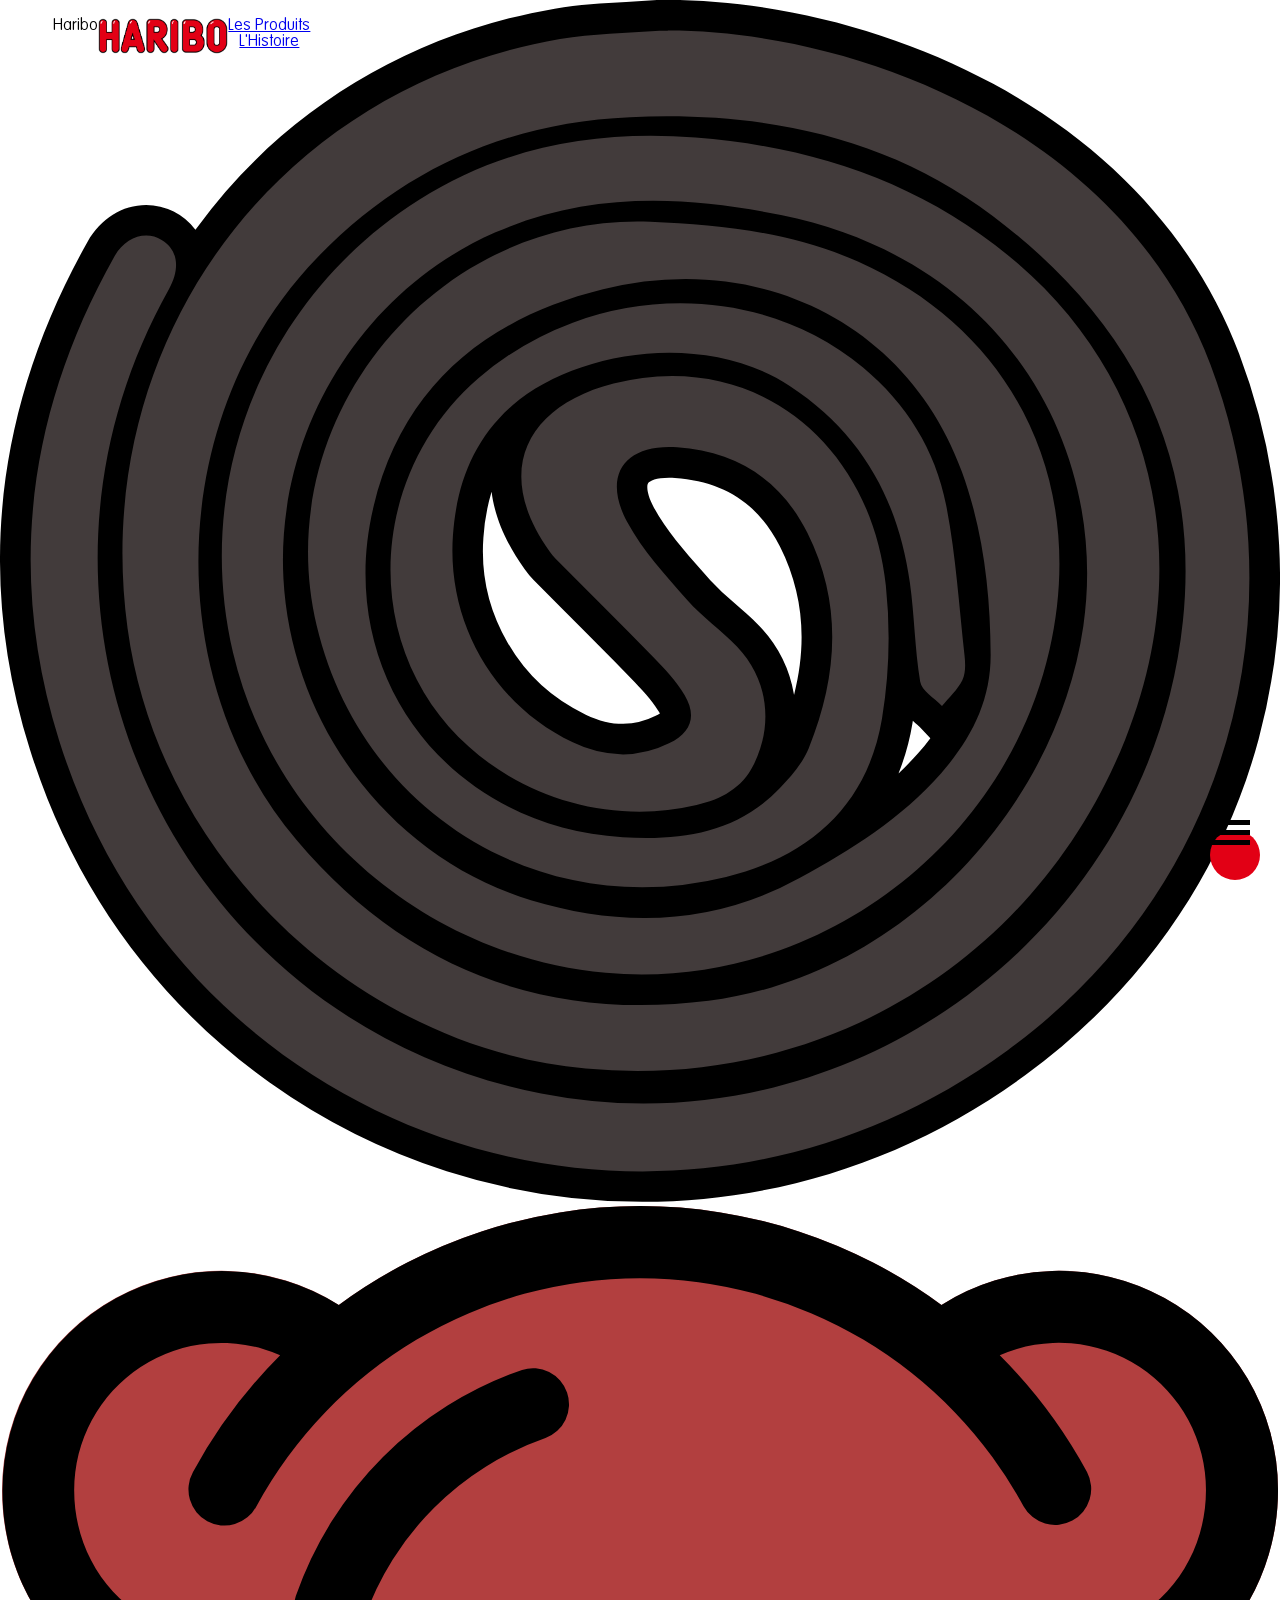
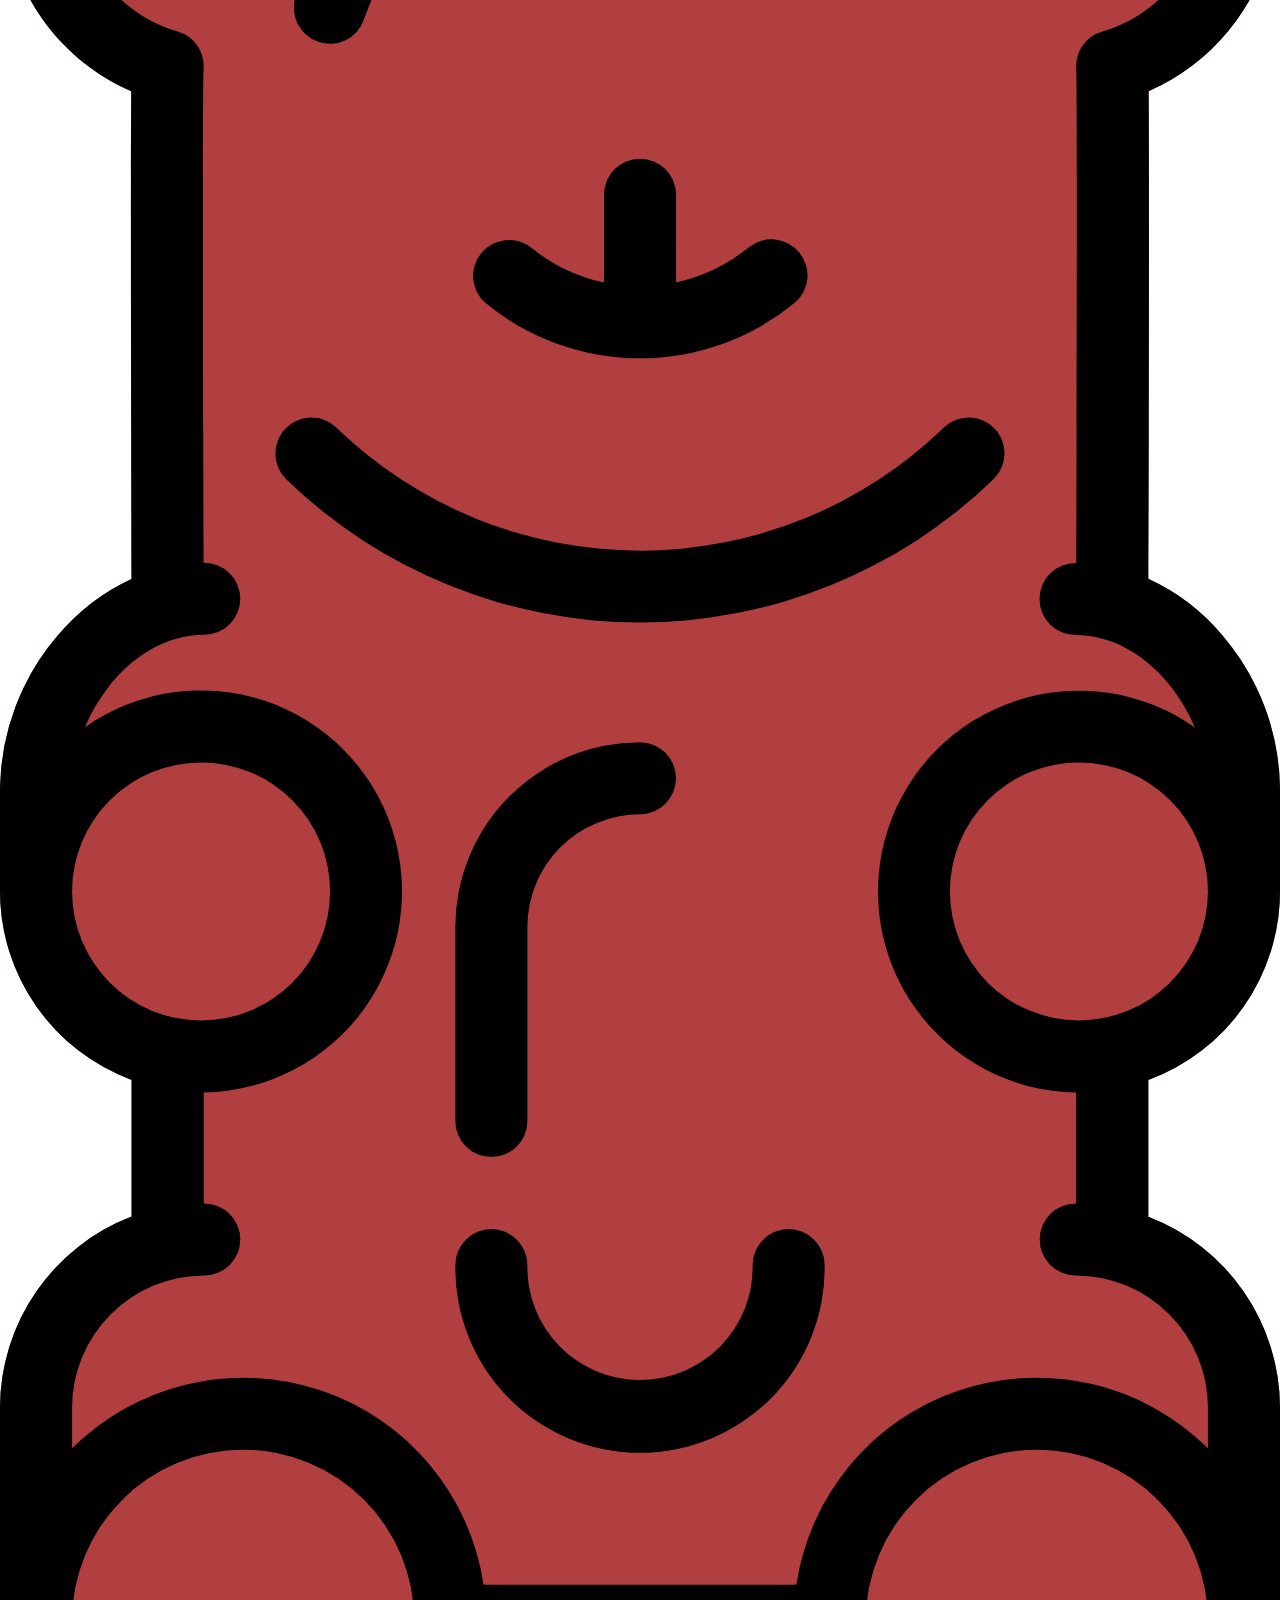
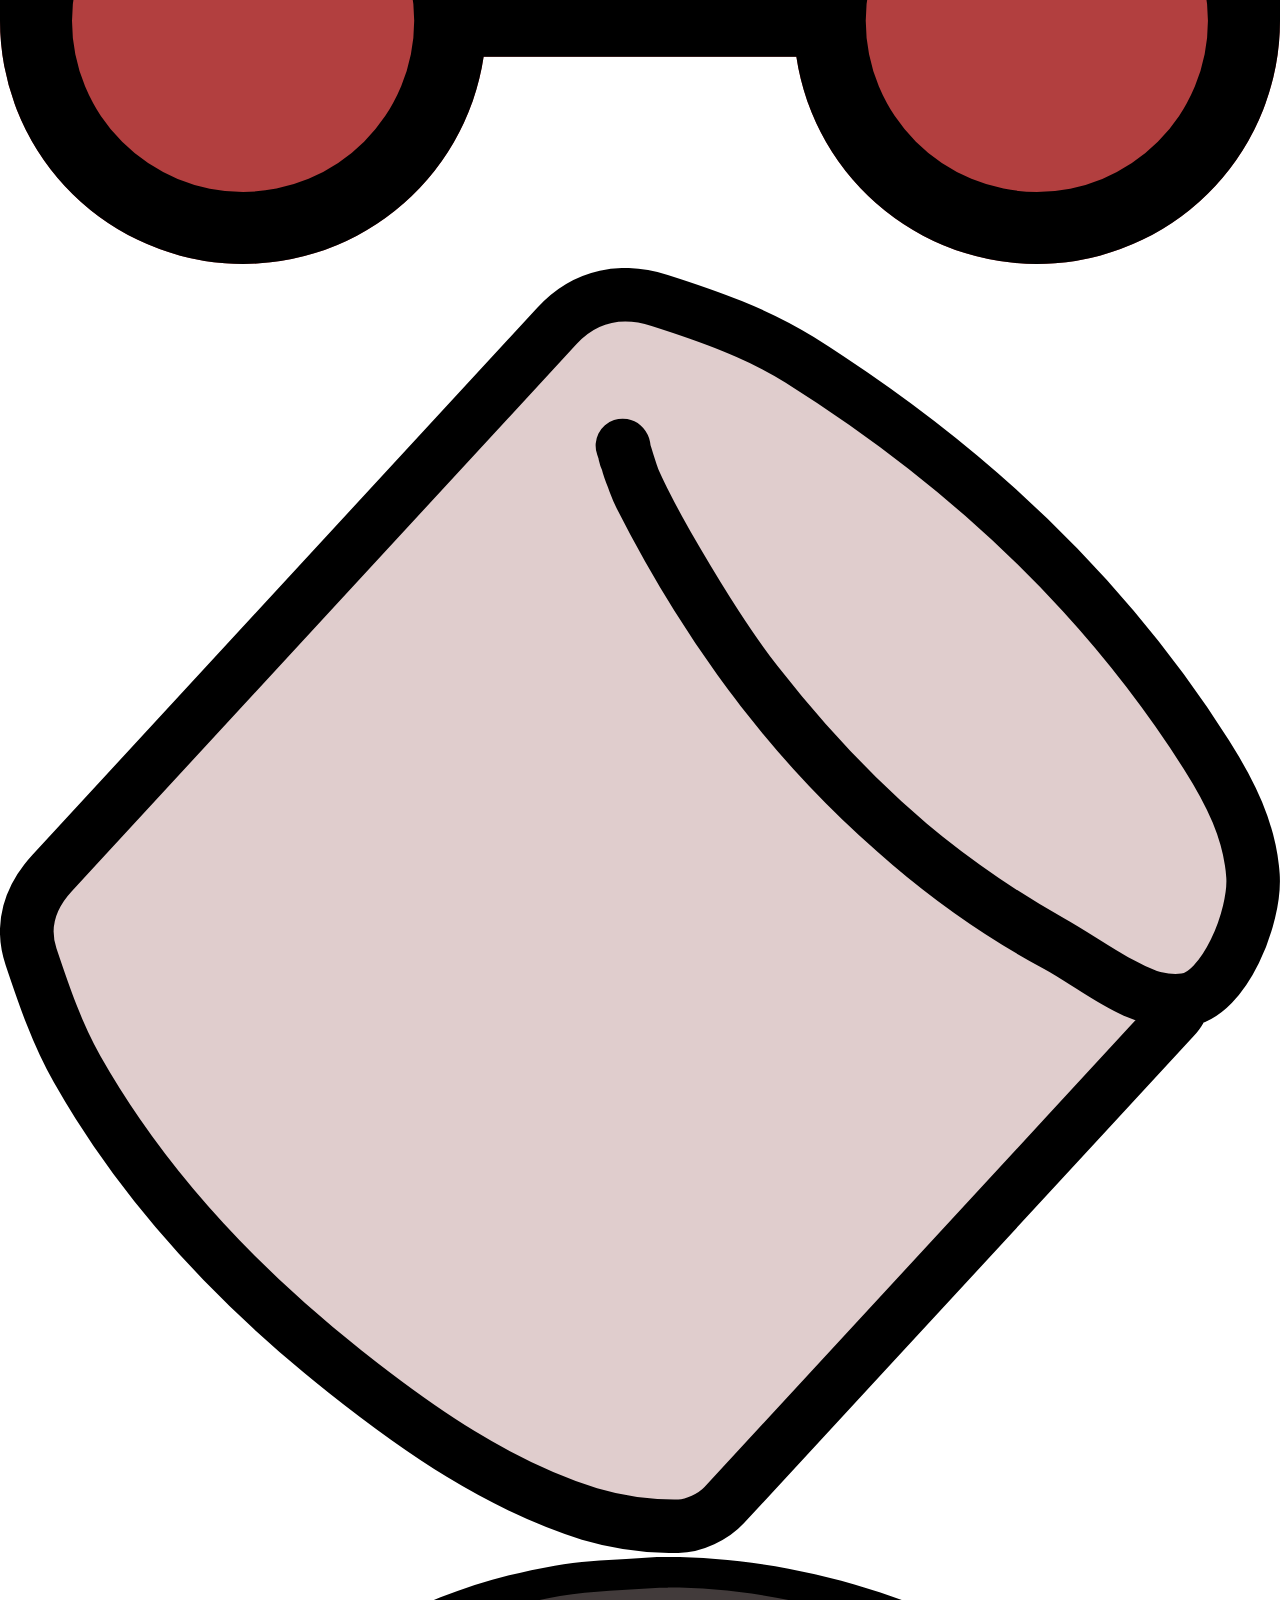
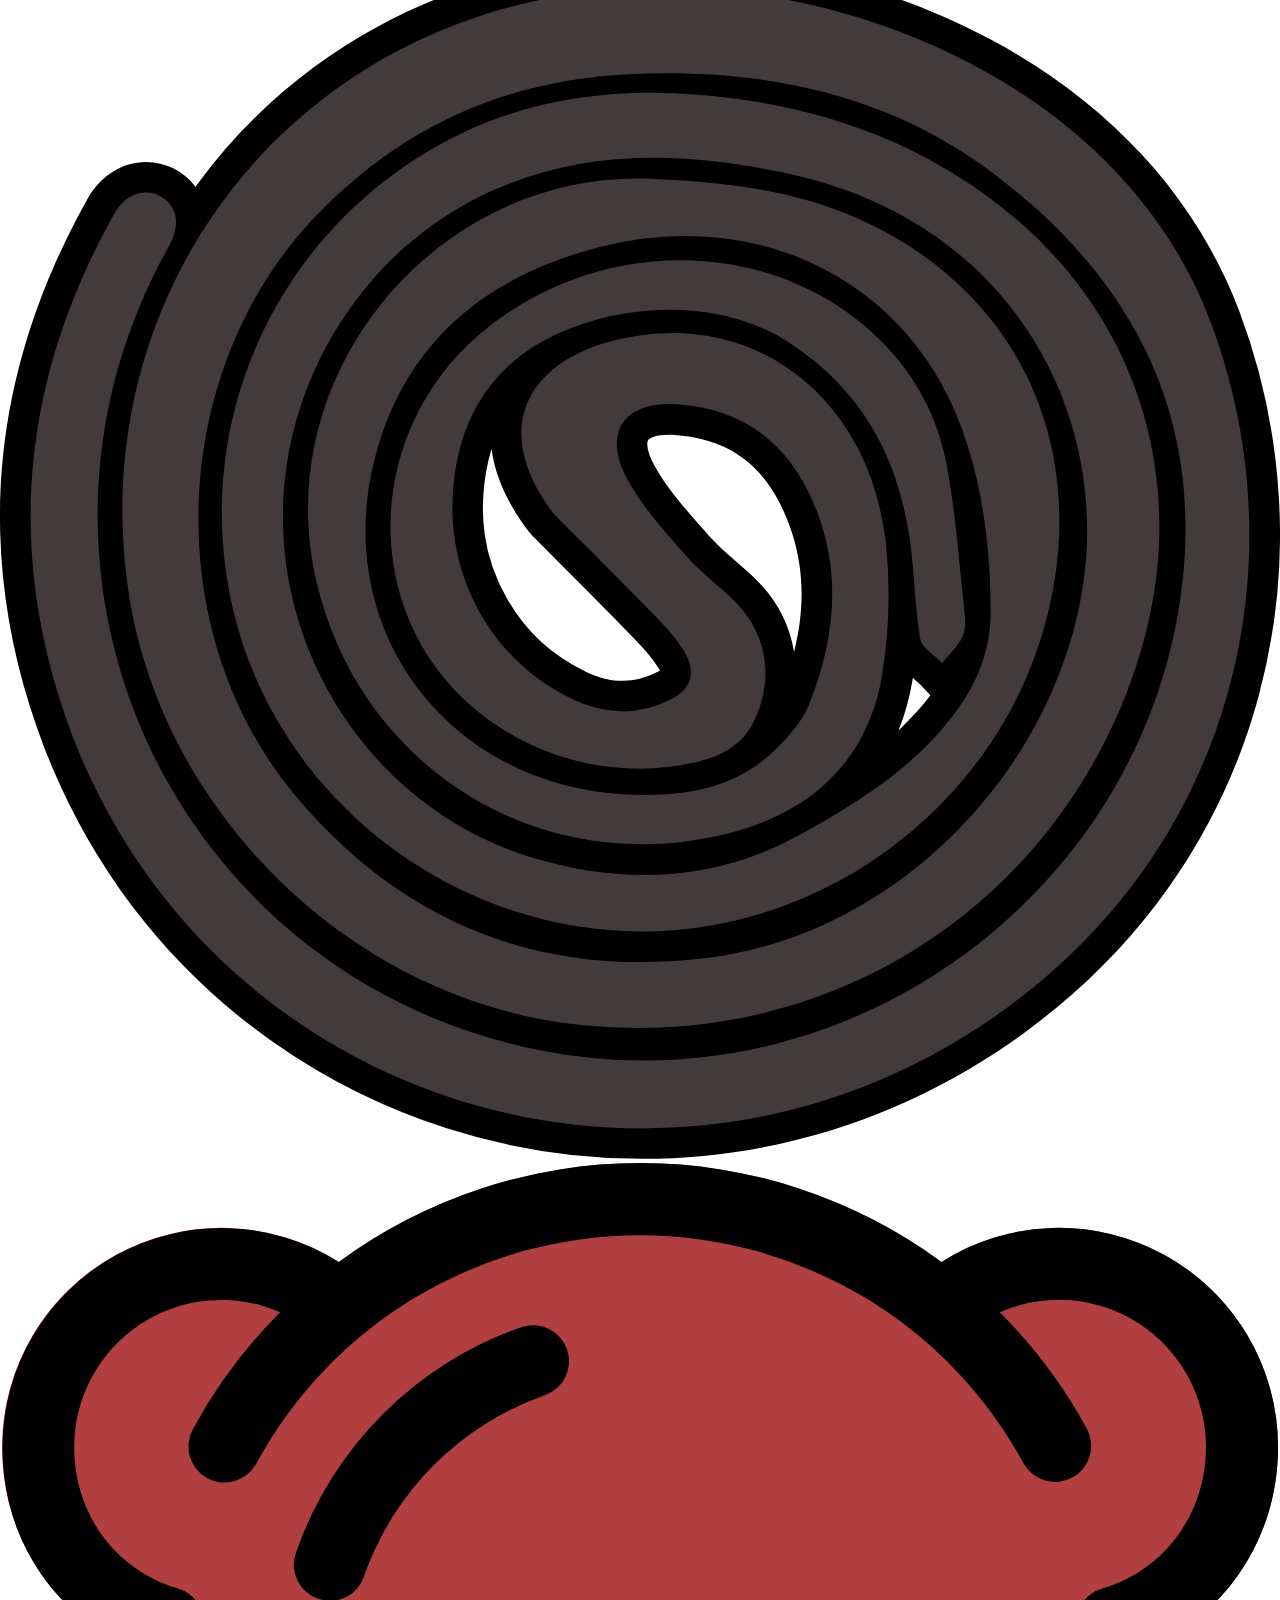
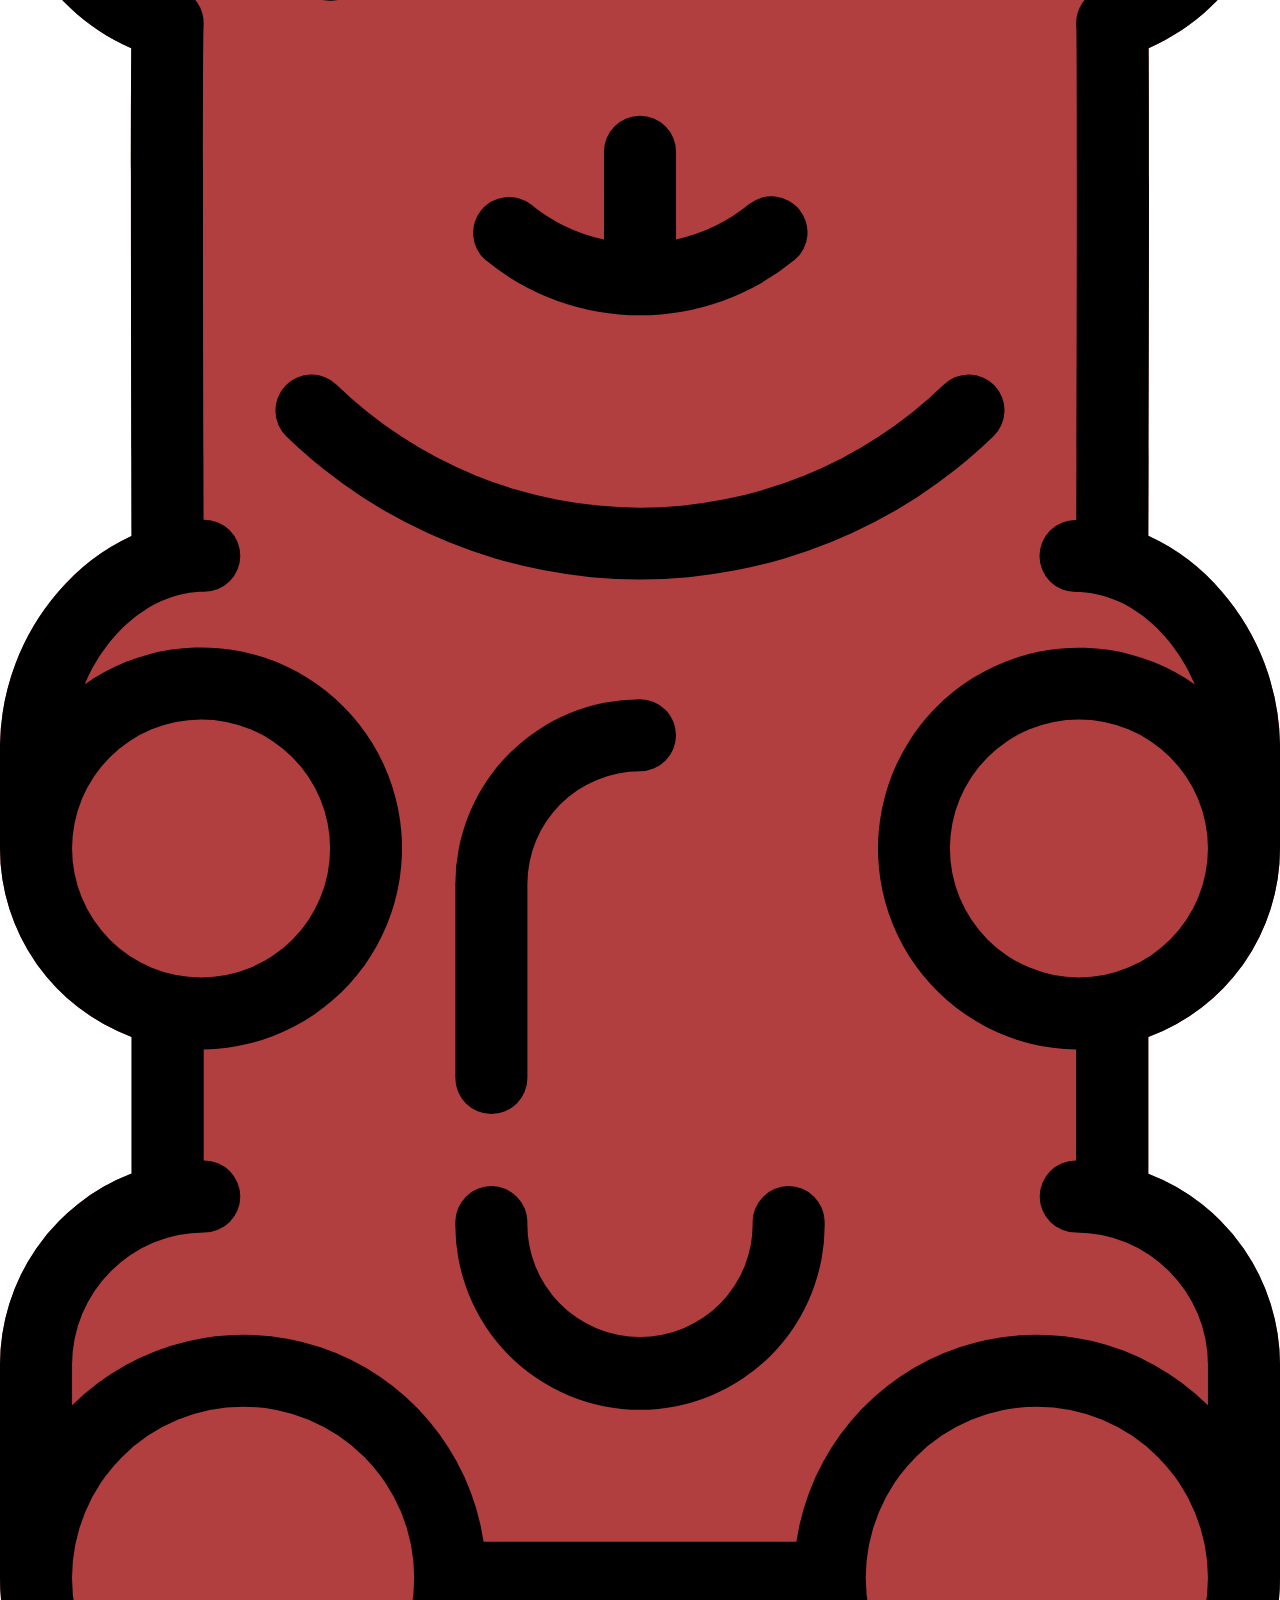
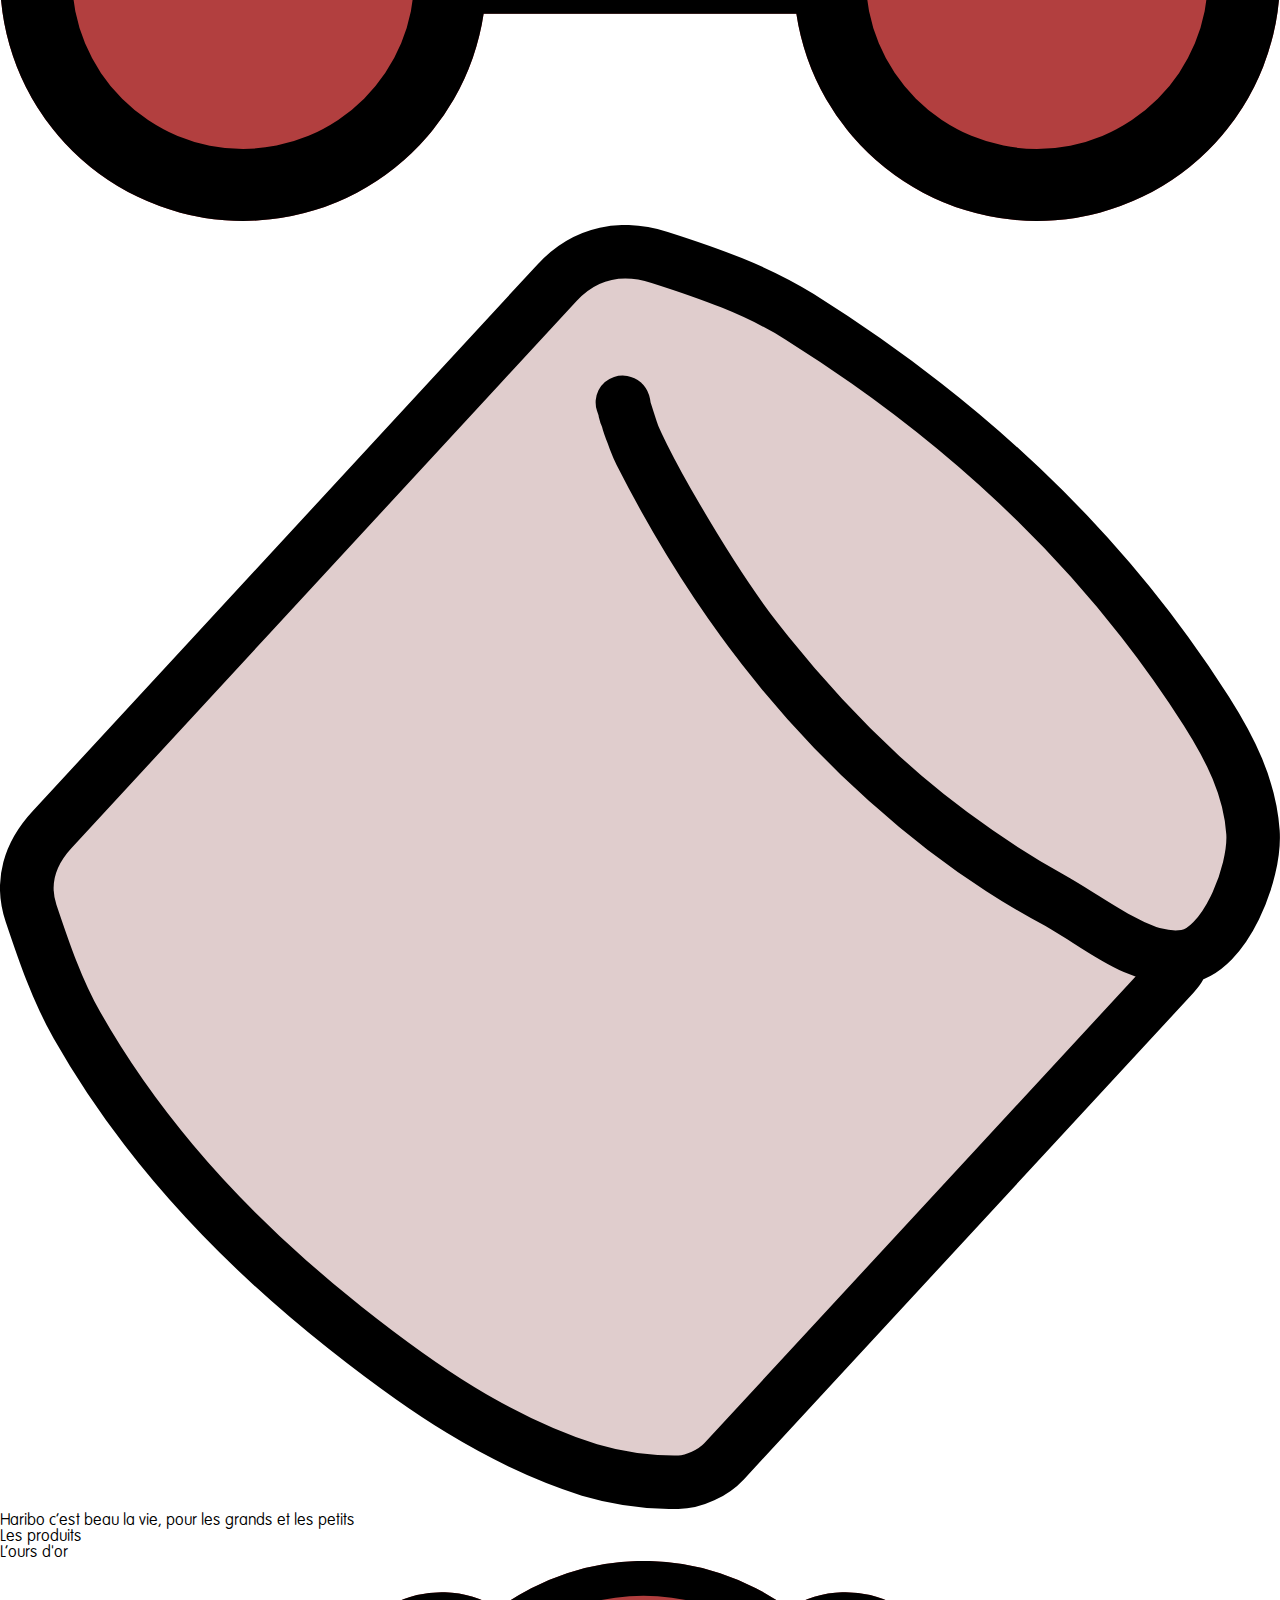
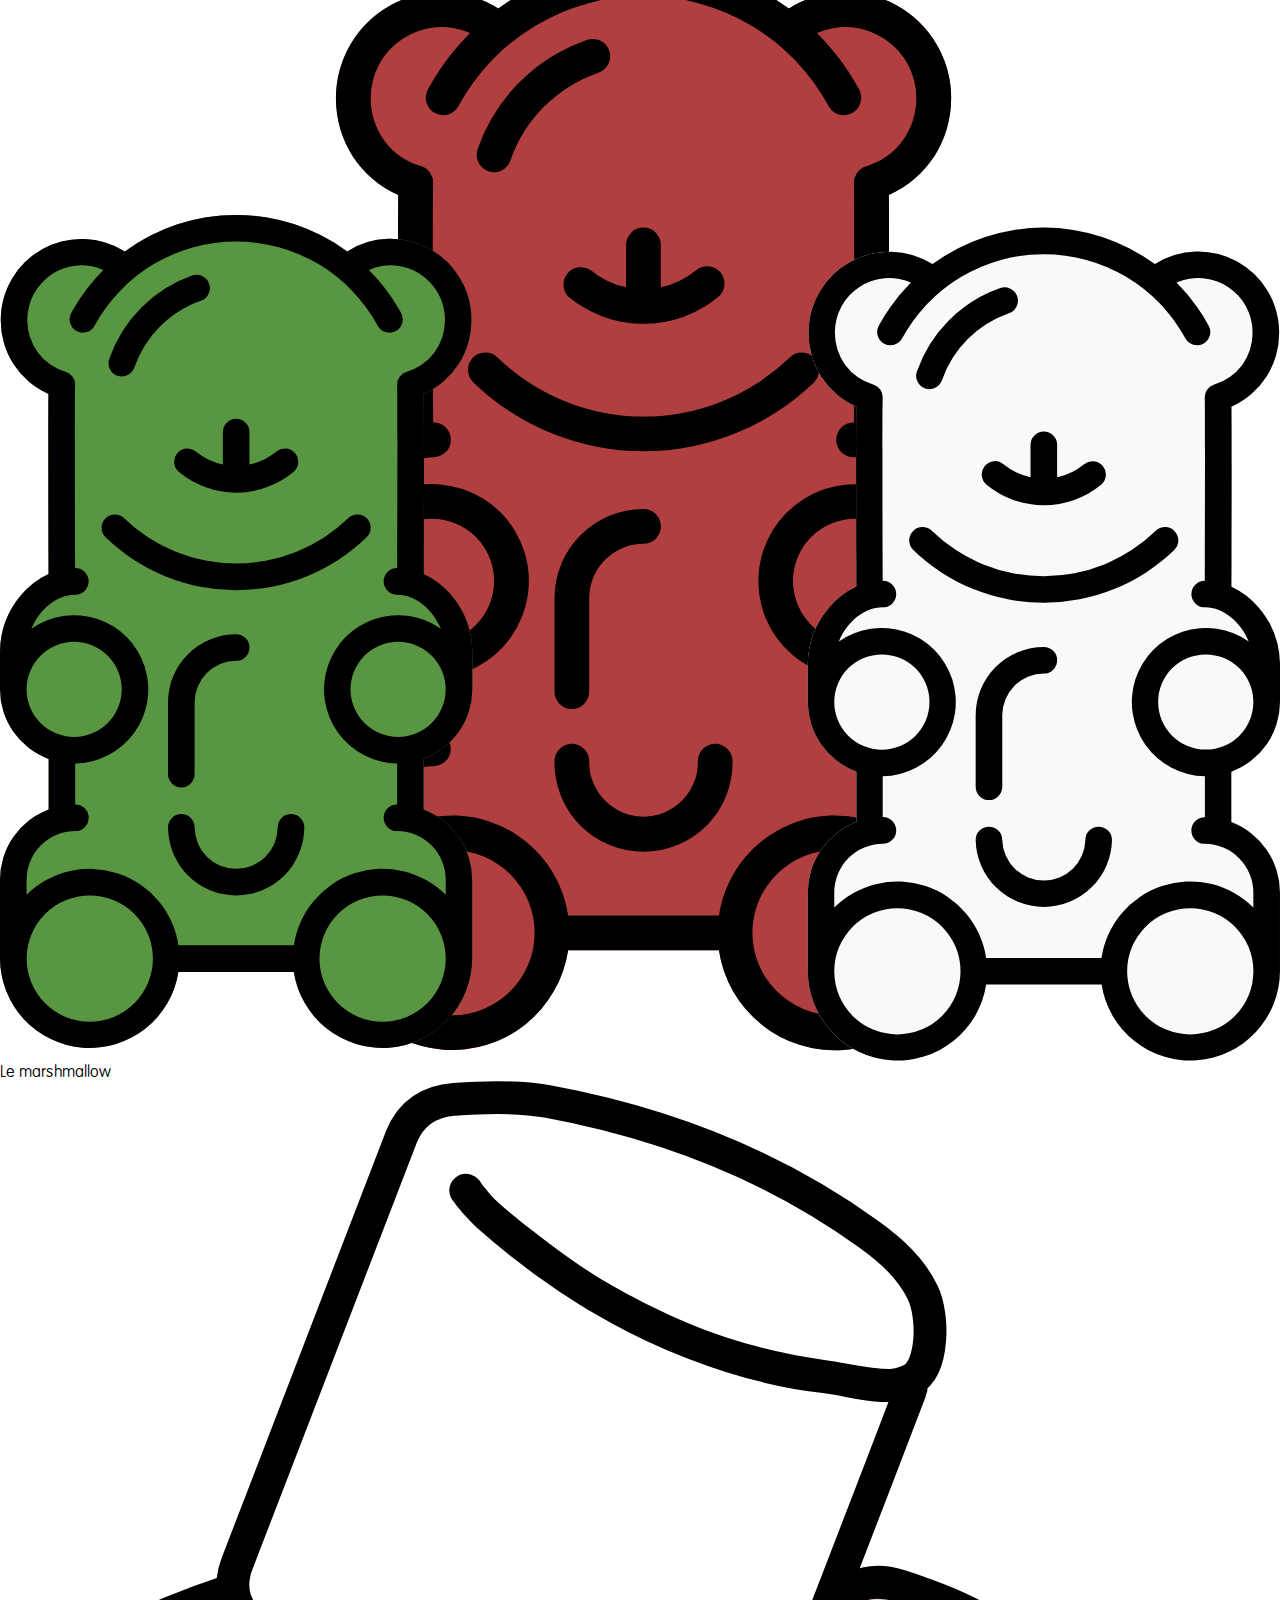
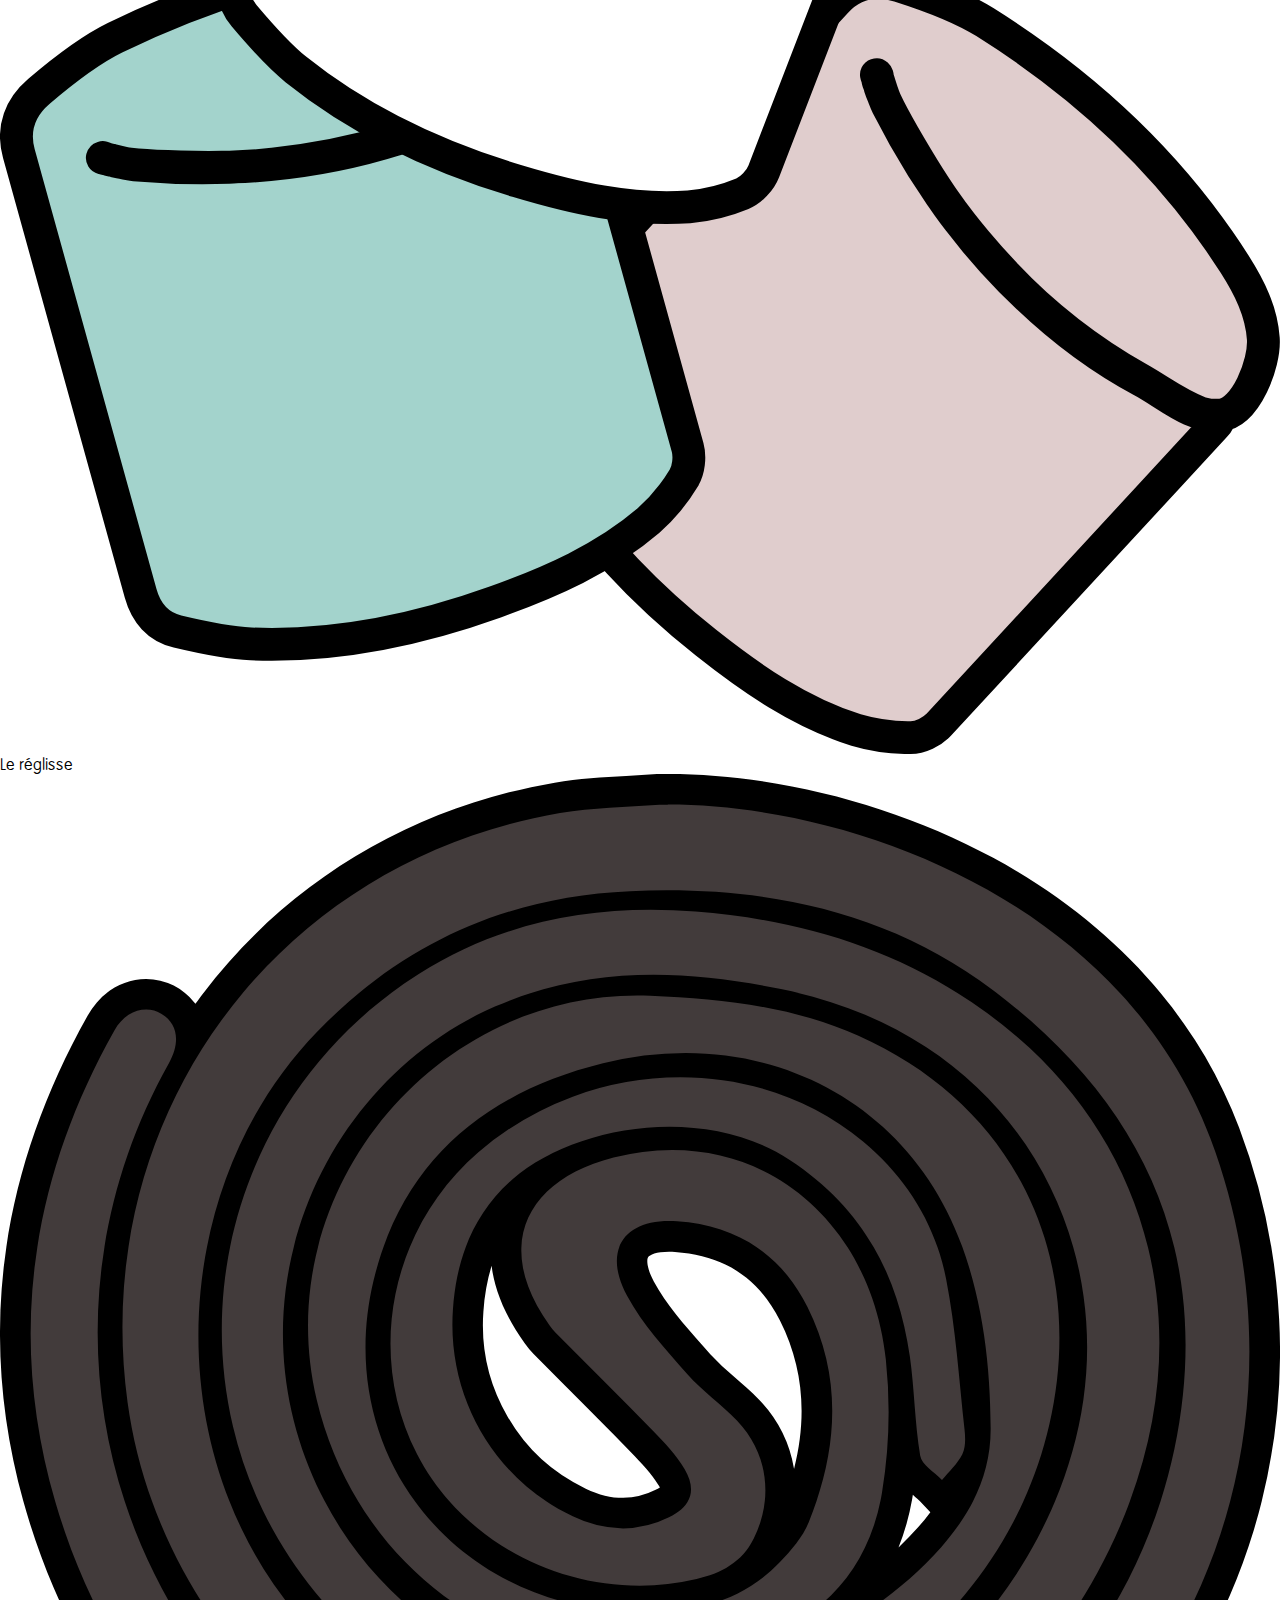
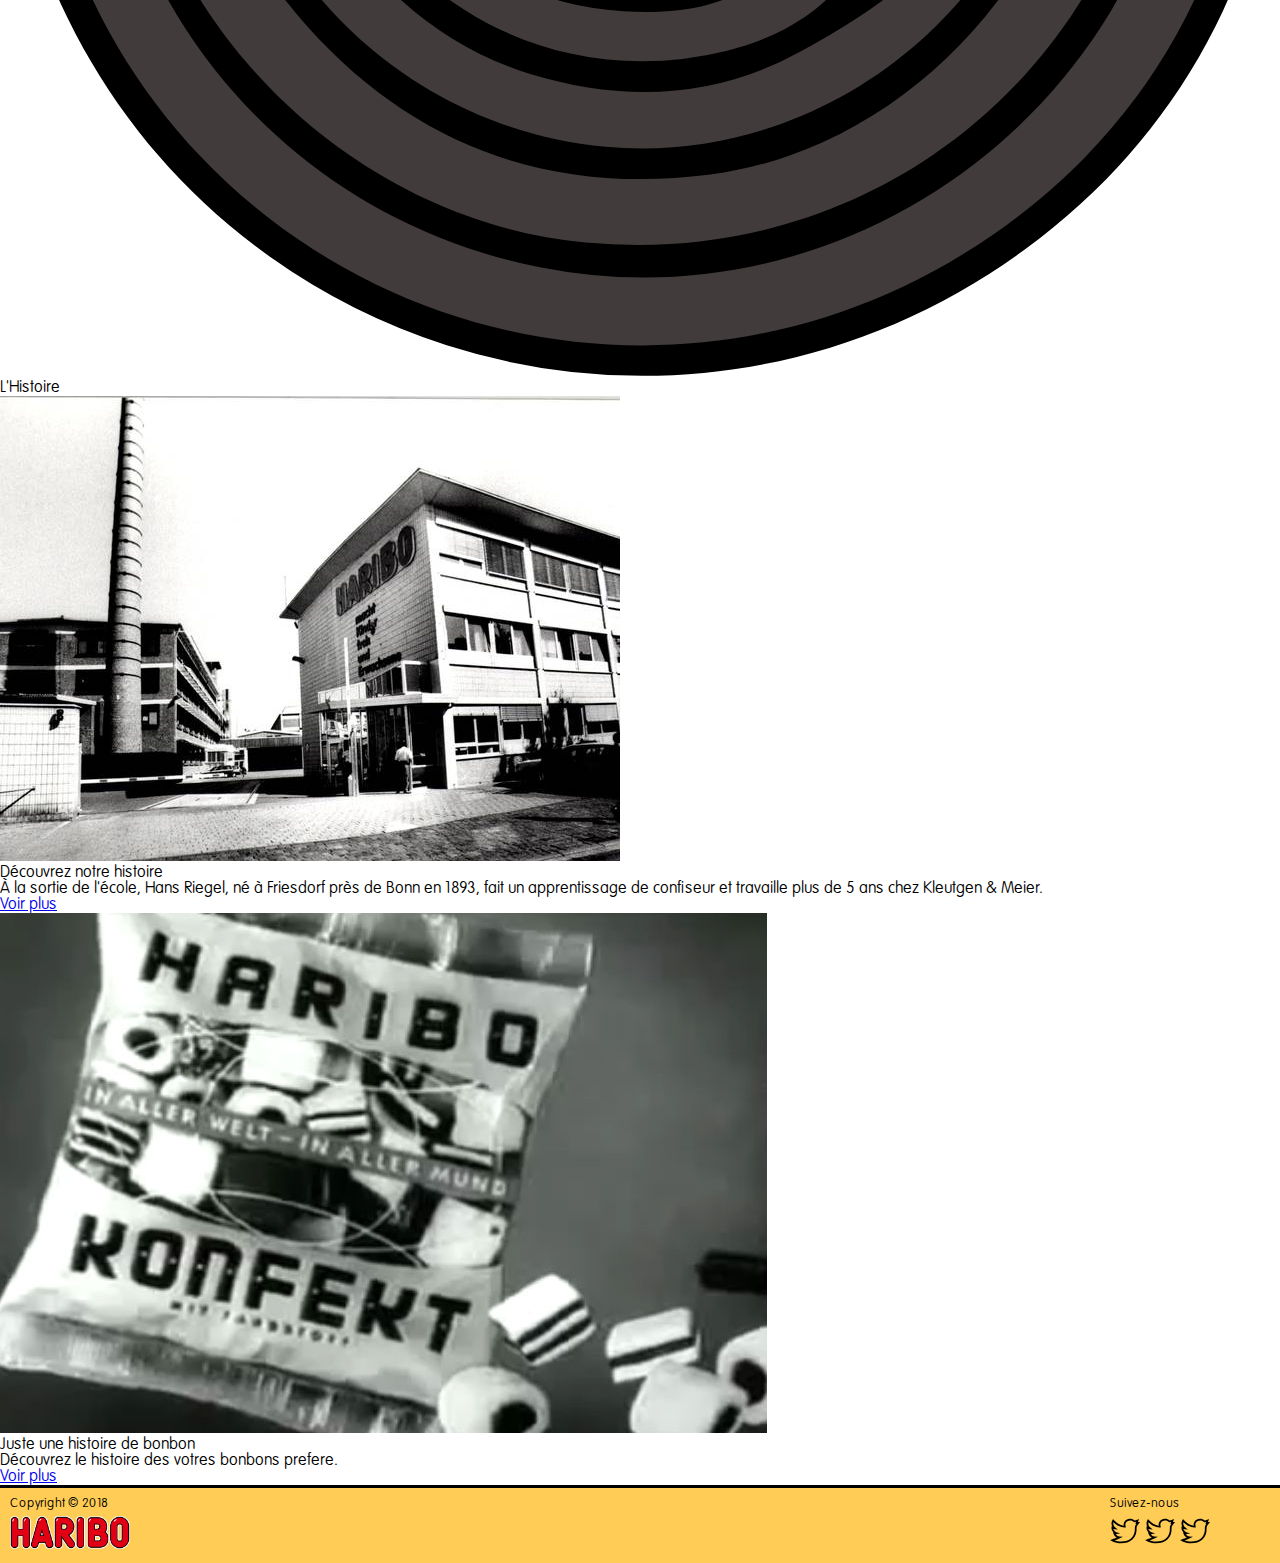
==== commit 231f87e9: "Merge branch 'master' into christina" ====
--- a/index.html
+++ b/index.html
@@ -11,20 +11,27 @@
   <body>
     <div class="container homepage" id="homepage">
       <section class="intro">
-        <!--<header class="header">
-          <img class="header__logo" alt="Le Logo de Haribo" src="images/haribo-logo.png" />
-          <nav>
+        <header class="header">
+         <h1>Haribo</h1>
+           <img
+            class="header__logo"
+            alt="Le Logo de Haribo"
+            src="images/haribo-logo.png"
+           />
+          <nav class="header__nav">
+            <ul class="header__nav__content">
+              <li>
+                <a href="#" class="header__nav__content__link">Les Produits</a>
+              </li>
+              <li>
+                <a href="#" class="header__nav__content__link">L'Histoire</a>
+             </li>
+            </ul>
             <div class="header__nav__icon">
               <span class="header__nav__icon__element"></span>
             </div>
-            <div class="header__nav__content">
-              <a href="#" class="header__nav__content__link">Les Produits</a>
-              <a href="#" class="header__nav__content__link">Le Histoire</a>
-            </div>
           </nav>
         </header>
-        -->
-    
         <div class="intro__content">
           <div class="intro__content__illustations-box">
               <img class="intro__content__illustations intro__content__illustations--reglisse" alt="Illustration du ..." src="images/SVG/escargot.svg">
@@ -32,15 +39,23 @@
             <img class="intro__content__illustations intro__content__illustations--marshmallow" alt="Illustration du ..." src="images/SVG/marshmallows.svg">
             
           </div>
-          <p class="intro__text">Haribo c’est beau la vie, pour les grands et les petits</p>
+        </nav>
+      </header>
+      <div class="intro__content">
+        <div class="intro__content__illustations-box">
+          <img class="intro__content__illustations intro__content__illustations--reglisse" alt="Illustration du ..." src="images/SVG/escargot.svg">
+          <img class="intro__content__illustations intro__content__illustations--ourson" alt="Illustration du ourson" src="images/SVG/bear.svg">
+          <img class="intro__content__illustations intro__content__illustations--marshmallow" alt="Illustration du ..." src="images/SVG/marshmallows.svg">
+        </div>
+        <p class="intro__text">Haribo c’est beau la vie, pour les grands et les petits</p>
         </div>
       </section>
 
-      <section class="section--products">
+      <section class="section--overview--products">
         <h2 class=" headline--bear headline--bear--right">Les produits</h2>
-        <div class="overview--products">
+        <div class="overview--products wrap--main">
           <div class="overview--products__box overview--products__box--ourson">
-            <h3>L’ourson</h3>
+            <h3>L’ours d'or</h3>
             <img class="overview--products__box__image" src="images/SVG/group--bears.svg">
           </div>
           <div class="overview--products__box overview--products__box--marshmallow">
@@ -48,15 +63,15 @@
             <img class="overview--products__box__image" src="images/SVG/groupe--marshmallows.svg">
           </div>
           <div class="overview--products__box overview--products__box--reglisse">
-            <h3>La réglisse</h3>
+            <h3>Le réglisse</h3>
             <img class="overview--products__box__image" src="images/SVG/escargot.svg">
           </div>
         </div>
       </section>
 
-      <section class="section--article">
-        <h2 class="headline--bear headline--bear--left">Le Histoiere</h2>
-        <div class="overview--articles">
+      <section class="section--overview--article">
+        <h2 class="headline--bear headline--bear--left">L'Histoire</h2>
+        <div class="overview--articles wrap--main">
           <article class="overview--articles__box overview--articles__box--main-history">
             <img class="overview--articles__box__image" src="images/history--main.jpg">
             <div class="overview--articles__box__text-box">
@@ -78,17 +93,19 @@
       </section>
 
       <footer class="footer">
-        <div class="footer__logo-box">
-          <span class="footer__copyrigth">Copyright © 2018</span><br>
-          <img class="footer__logo" alt="Le Logo de Haribo" src="images/haribo-logo.png" />
-        </div>
-        <div class="footer__social">
-          <div class="social__box">
-              <span class="social__box__text">Suivez-nous</span>
-            <div class="social__icons">
-              <a href="#" title="facebook" class="social__icons__icon social__icons__icon--facebook"><span>Facebook</span></a>
-              <a href="#" title="instagram" class="social__icons__icon social__icons__icon--instagram"><span>Instagram</span></a>
-              <a href="#" title="twitter" class="social__icons__icon social__icons__icon--twitter"><span>Twitter</span></a>
+        <div class="footer__content wrap--main">
+          <div class="footer__logo-box">
+            <span class="footer__copyrigth">Copyright © 2018</span><br>
+            <img class="footer__logo" alt="Le Logo de Haribo" src="images/haribo-logo.png" />
+          </div>
+          <div class="footer__social">
+            <div class="social__box">
+                <span class="social__box__text">Suivez-nous</span>
+              <div class="social__icons">
+                <a href="#" title="facebook" class="social__icons__icon social__icons__icon--facebook"><span>Facebook</span></a>
+                <a href="#" title="instagram" class="social__icons__icon social__icons__icon--instagram"><span>Instagram</span></a>
+                <a href="#" title="twitter" class="social__icons__icon social__icons__icon--twitter"><span>Twitter</span></a>
+              </div>
             </div>
           </div>
         </div>
--- a/styles/style.css
+++ b/styles/style.css
@@ -11,10 +11,21 @@
 .header{
   position: fixed;
   display: flex;
+  text-align: center;
+  justify-content: center;
+  flex-wrap: wrap;
+  align-items: flex-start;
+  z-index: 20;
+  padding: 2vh;
 }
 
 .header__logo{
   width: 40%;
+}
+@media screen and (min-width: 720px) {
+  .header__logo{
+    max-width: 200px;
+  }
 }
 
 .header__nav__icon{
@@ -52,35 +63,93 @@
   bottom: -10px;
 }
 
+.header__nav.is-open .header__nav__icon__element::after{
+  opacity: 0;
+}
+
+.header__nav.is-open .header__nav__icon__element{
+  transform-origin: center bottom;
+  transform: rotate(-45deg);
+  margin-left: 3px;
+}
+
+.header__nav.is-open .header__nav__icon__element::before{
+  transform-origin: center bottom;
+  transform: rotate(90deg);
+  margin-top: 8px;
+  margin-left: -2px;
+}
+
+/********************* FOOTER *********************/
+
+.footer{
+  background-color: #ffcc55;
+}
+
+.footer__content{
+  border-top: solid black 3px;
+  display: flex;
+  justify-content: space-between;
+  align-items: flex-start;
+  padding: 10px;
+  padding-right: 65px;
+  font-size: 0.8em;
+}
+
+.footer__logo{
+  width:40%;
+  margin-top: 5px;
+  max-width: 300px;
+}
+
+.social__icons{
+  display: flex;
+  margin-top: 5px;
+}
+.social__icons__icon{
+  width: 30px;
+  height: 30px;
+  display: block;
+  overflow: hidden;
+  margin-right: 5px;
+  text-indent: -1000px;
+  background-image: url(../images/SVG/sprite--social.svg);
+  background-repeat: no-repeat;
+  background-size: 90px;
+
 .footer__logo{
   width: 200px;
 }
 
-
 img{
   max-width: 100%;
 }
 
 a{
   text-decoration: none;
-  color:#000;
+  color:#0
 }
 
 p{
   line-height: 
 }
 
-figure{
-  margin-bottom: 15px;
-}
+.social__icons__icon--twitter{
+  background-position: 0px;
+}
+
+/********************* ALL PAGES *********************/
 
 /* Bear headline */
+
 
 .headline--bear{
   font-size: 20px;
   position: relative;
   width: 100%;
   text-align: center;
+  max-width: 600px;
+  margin: 0 auto;
   margin-bottom: 40px;
 }
 
@@ -113,17 +182,64 @@
   left: 20px;
 }
 
-/* Homepage */
+/* ALL */
+
+.wrap--main{
+  max-width: 1000px;
+  margin: 0 auto;
+}
+
+.section--article,
+.section--products,
+.section--overview--article,
+.section--overview--products{
+  padding: 60px 10px 40px 10px;
+}
+
+.overview--products__box,
+.overview--articles__box, 
+.articles__box,
+.product__box{
+  border: solid black 5px;
+  background-color: #fff;
+  margin-bottom: 15px;
+  padding: 15px;
+}
+
+.section--article,
+.section--products--full{
+  background-color: #ffcc55;
+  overflow-x: hidden;
+  min-height: 80vh;
+}
+
+@media screen and (min-width: 720px) {
+  .section--article,
+  .section--products,
+  .section--overview--article,
+  .section--overview--products
+  {
+    padding: 100px 10px 100px 10px;
+  }
+}
+
+
+
+
+
+/********************* HOMEPAGE *********************/
+
 .intro{
   height: 100vh;
   width: 100vw;
-  background-color: #F7C563;
+  background-color: #ffcc55;
   position: relative;
 }
 
 .intro__text{
   position: absolute;
   bottom: 10%;
+  font-size: 1.5em;
 }
 
 .intro__content__illustations-box{
@@ -158,7 +274,168 @@
   margin-left: 10%;;
 }
 
-/* Article 1 */
+.overview--products__box:last-child,
+.overview--articles__box:last-child{
+  margin-bottom: 0px;
+
+.overview--products__box,
+.section--overview--article{
+  background-color: #ffcc55;
+}
+
+.overview--products__box__image{
+  width: 70%;
+  margin-left: 30%;
+}
+
+.overview--articles__box__text-box__headline,
+.overview--articles__box__text-box__text{
+  margin-bottom: 15px;
+ }  
+
+.section--overview--products{
+  background-color: #fff;
+}
+
+@media screen and (min-width: 720px) {
+  .intro__content__illustations-box{
+    width: 30%;
+  }
+  .overview--products{
+    display: flex;
+    justify-content: space-between;
+  }
+  .overview--products__box{
+    width: 28%;
+    max-height: 200px;
+  }
+  .overview--articles__box{
+    display: flex;
+    align-items: flex-start;
+  }
+
+  .overview--articles__box__image{
+    width: 50%;
+    margin-right: 20px;
+  }
+}
+
+@media screen and (min-width: 1100px) {
+  .overview--articles{
+    display: flex;
+    justify-content: space-between;
+  }
+
+  .overview--articles__box{
+    width: 45%;
+  }
+}
+
+
+@media screen and (max-width: 719px) {
+  .overview--articles__box{
+    padding: 0px;
+  }
+  .overview--articles__box__text-box{
+    margin: 25px 15px 30px 15px;
+  }
+}
+
+
+/********************* PRODUITS *********************/
+  
+/* All products */
+
+.product__image{
+  width: 70%;
+}
+
+.product__image--box{
+  position: relative;
+}
+.product__box--absolute{
+  position: absolute;
+  left: 114%;
+  top: 0;
+  transition: all .5s;
+}
+
+.product__box--absolute.is-opend{
+  left: 0%;
+}
+.product__image.is-opend{
+  opacity: 0;
+}
+
+.product__box--ingredient{
+  position: relative;
+  background-color: #fdebf5;
+  padding: 25px;
+  padding-left: 45px;
+  z-index: 1;
+}
+
+.product__text--ingredient::before{
+  position: absolute;
+  content: "";
+  display: block;
+  background-position: center;
+  width: 128px;
+  background-size: 200%;
+  height: 137px;
+  background-image: url(../images/chamallow.png);
+  left: -100px;
+  top:0;
+  z-index: 0;
+}
+
+.product__text--anecdote::before{
+  content: "";
+  display: block;
+  background-image: url(../images/SVG/icon--funfact.svg);
+  height: 60px;
+  width: 60px;
+  background-position: center;
+  background-repeat: no-repeat;
+  margin: 0 auto;
+  margin-bottom: 10px;;
+}
+
+.product__text--ingredient::after{
+  position: absolute;
+  content: "";
+  display: block;
+  background-position: center;
+  width: 50px;
+  height: 50px;
+  background-repeat: no-repeat;
+  background-image: url(../images/SVG/icon--ingredients.svg);
+  top: 90px;
+  left: -70px;
+  z-index: 0;
+} 
+  
+  
+/* Produit  1 - Marshmallows */
+
+#product--1 .product__text--ingredient::before{
+  width: 128px;
+  background-size: 200%;
+  height: 137px;
+  background-image: url(../images/chamallow.png);
+}
+
+/* Produit  2 -  */
+
+
+  
+  
+/********************* ARTICLE 1 *********************/
+
+figure{
+  margin-bottom: 15px;
+}  
+  
 .article__image__description {
   text-align: center;
   font-style: italic;
@@ -177,7 +454,17 @@
 }
 
 .article__next {
-  float: right;
+  margin-top: 20px;
+  margin-bottom: 30px;
+  text-align: center;
+}
+
+.fa-arrow-right {
+  margin-left: 2px;
+}
+
+.fa-arrow-left {
+  margin-right: 2px;
 }
 
 @media (min-width: 500px) {
@@ -198,7 +485,7 @@
     grid-gap: 5px;
   }
    .article__headline {
-    font-size: 40px;
+    font-size: 30px;
    }
 
    .article__text {
@@ -230,102 +517,8 @@
    .article__text {
      font-size: 28px;
   }
-}
-
-.section--article,.section--products{
-  padding: 60px 10px 40px 10px;
-}
-
-.overview--products__box,.overview--articles__box, .articles__box{
-  border: solid black 5px;
-  background-color: #fff;
-  margin-bottom: 15px;
-  padding: 15px;
-}
-
-.overview--products__box:last-child,.overview--articles__box:last-child{
-  margin-bottom: 0px;;
-}
-
-.overview--products__box__image{
-  width: 70%;
-  margin-left: 30%;
-}
-
-.overview--products__box{
-  background-color: #F7C563;
-}
-
-.section--article{
-  background-color: #F7C563;
-}
-
-.overview--articles__box{
-  padding: 0px;
-}
-
-.overview--articles__box__text-box{
-  margin: 25px 15px 30px 15px;
-
-}
-.overview--articles__box__text-box__headline,
-.overview--articles__box__text-box__text{
-  margin-bottom: 15px;
-}
-
-
-/* footer */
-.footer{
-  background-color: #F7C563;
-  border-top: solid black 3px;
-  display: flex;
-  justify-content: space-between;
-  align-items: flex-start;
-  padding: 10px;
-  padding-right: 65px;
-  font-size: 0.8em;
-}
-
-.footer__logo{
-  width:40%;
-  margin-top: 5px;
-}
-
-.social__icons{
-  display: flex;
-  margin-top: 5px;
-}
-.social__icons__icon{
-  width: 30px;
-  height: 30px;
-  display: block;
-  overflow: hidden;
-  margin-right: 5px;
-  text-indent: -1000px;
-  background-image: url(../images/SVG/sprite--social.svg);
-  background-repeat: no-repeat;
-  background-size: 90px;
-}
-
-.social__icons__icon--facebook{
-  background-position: -60px;
-}
-.social__icons__icon--instagram{
-  background-position: -30px;
-}
-.social__icons__icon--twitter{
-  background-position: 0px;
-}
-
-
-
-
-
-
-
-
-
-
-
-
-
+   .article__headline {
+    font-size: 40px;
+   }
+}
+  
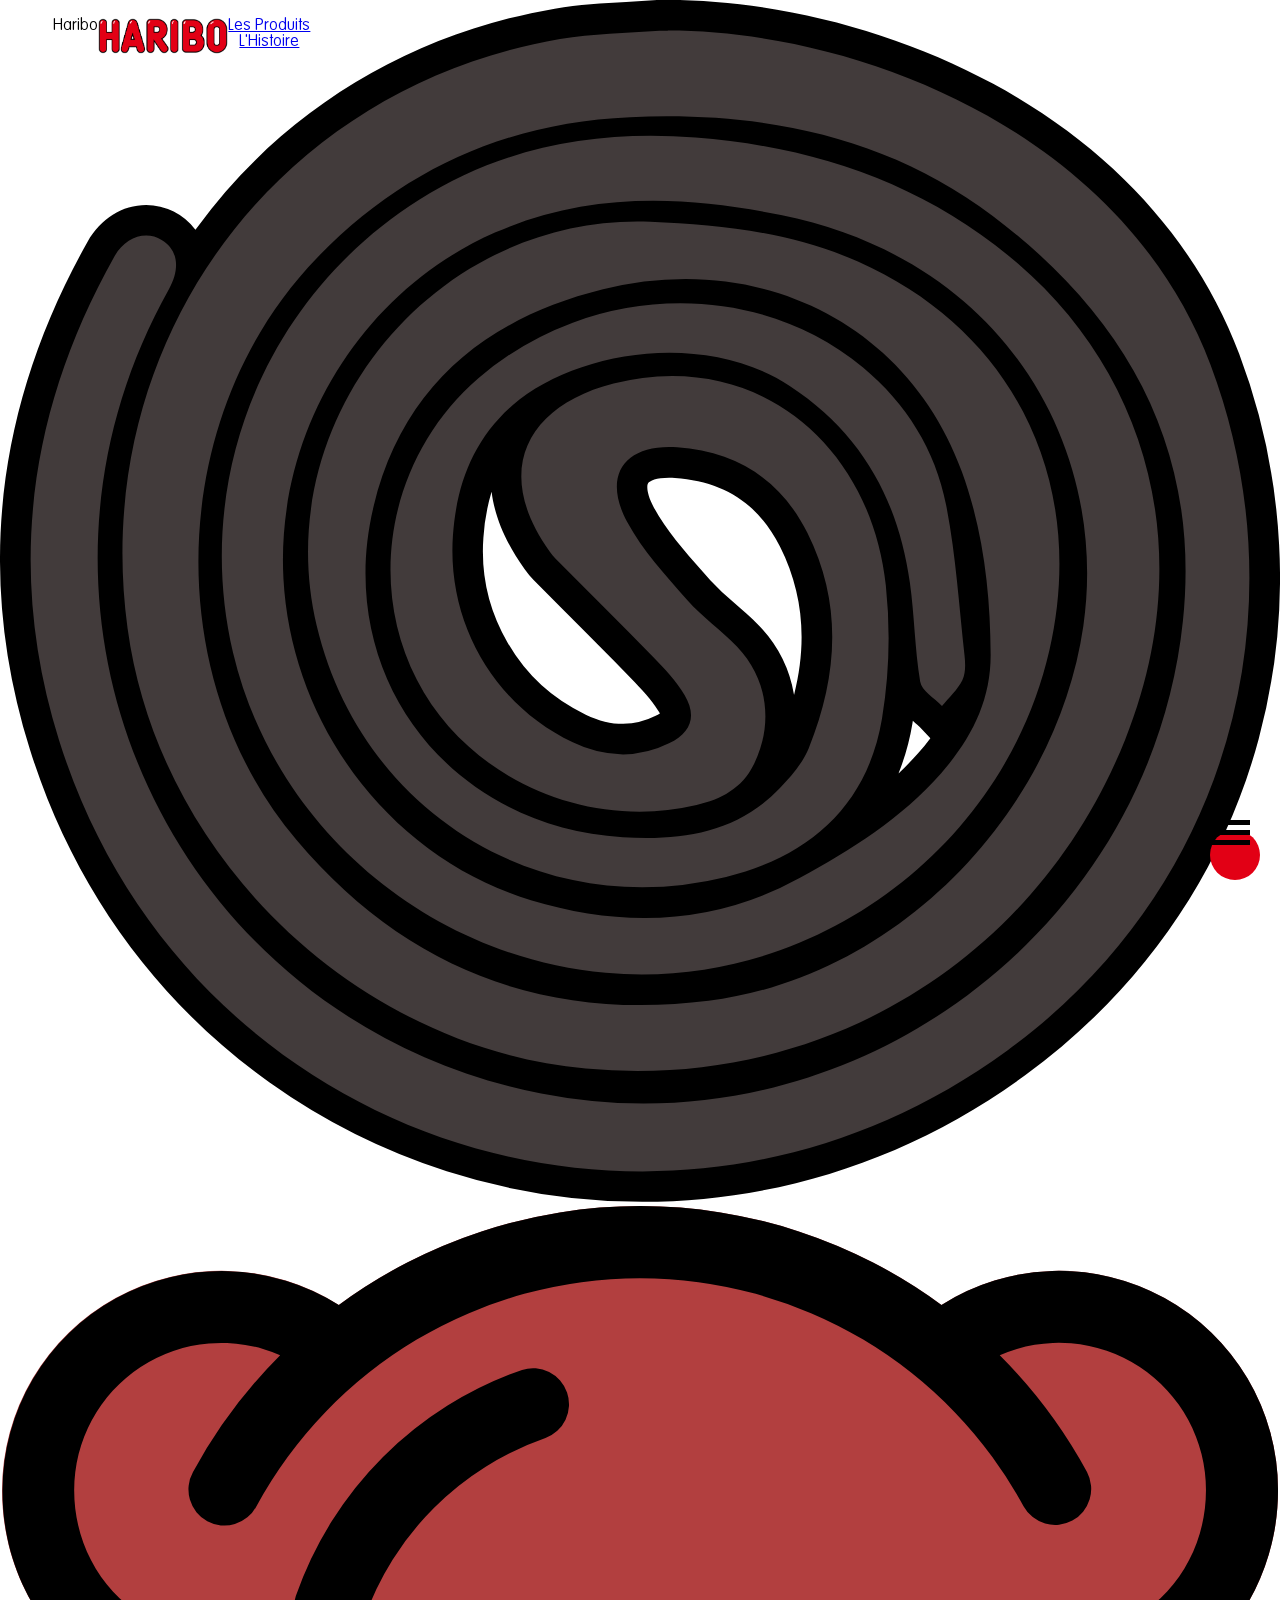
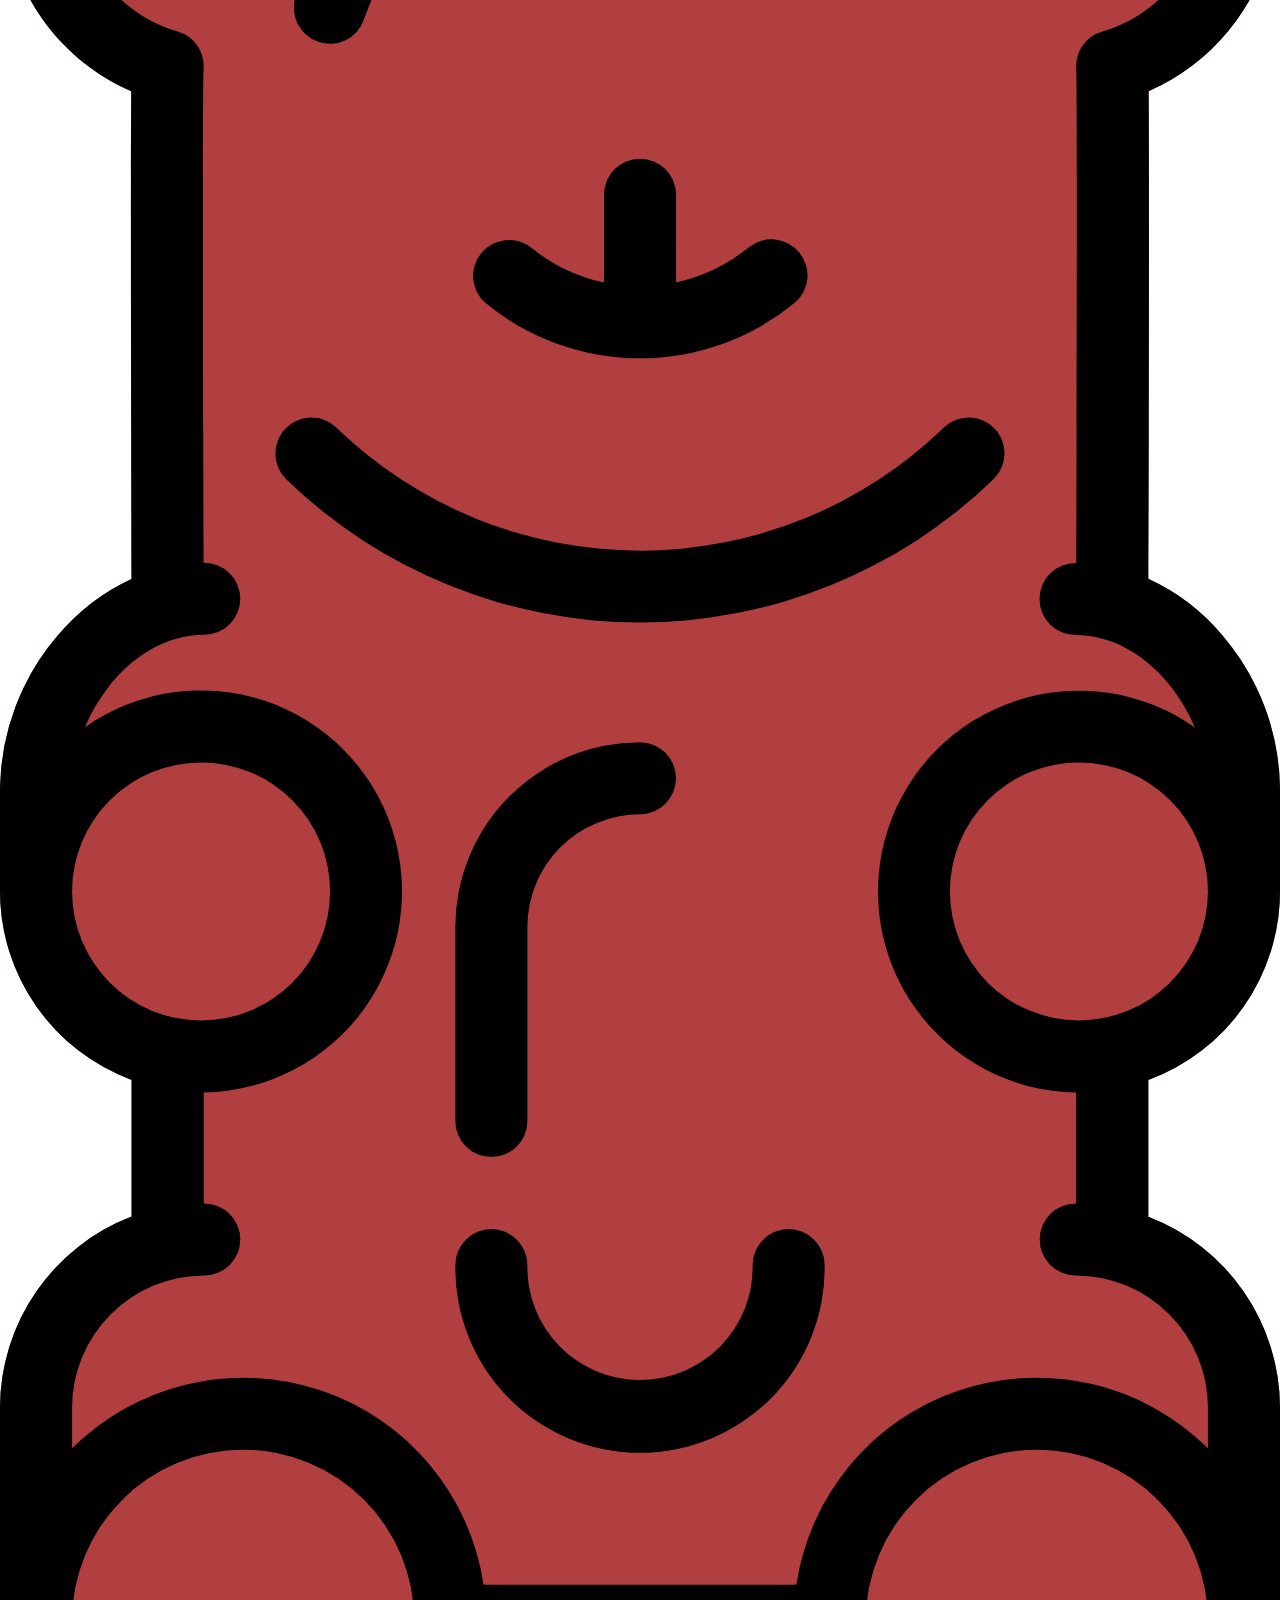
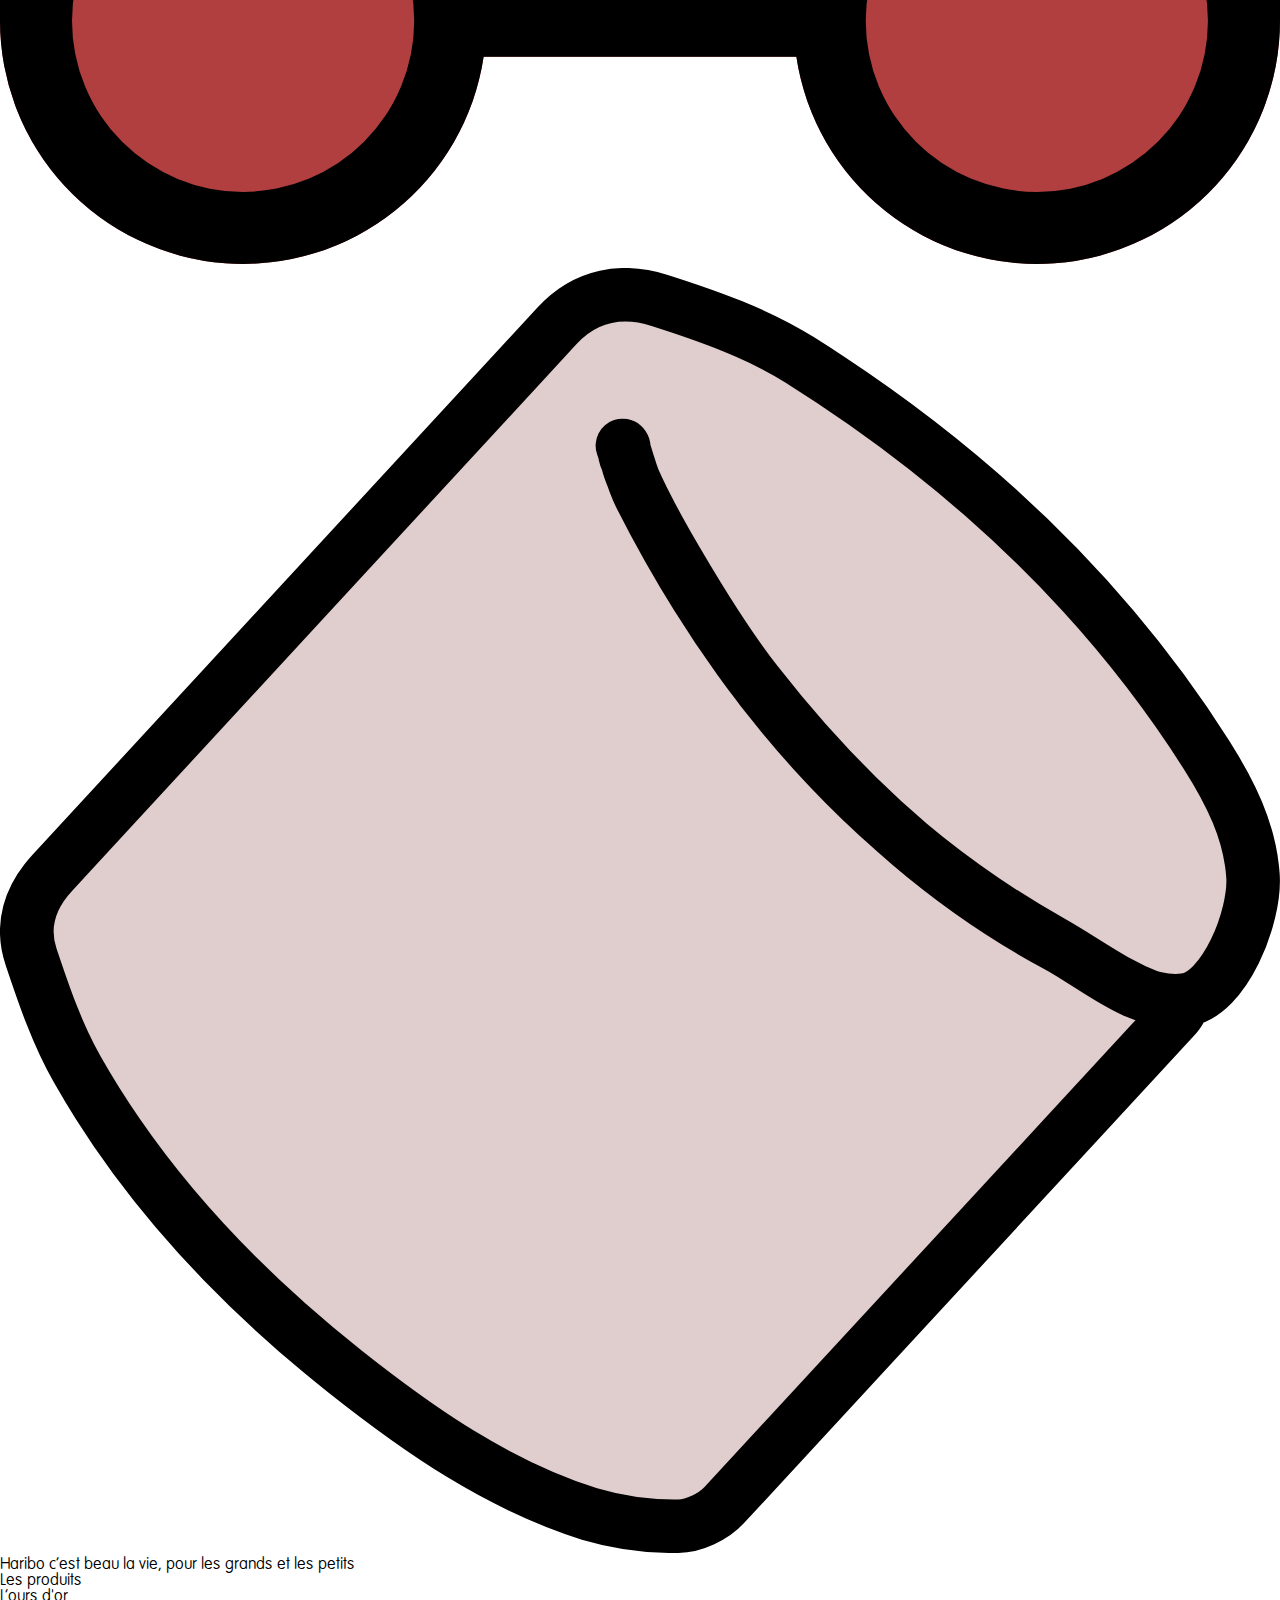
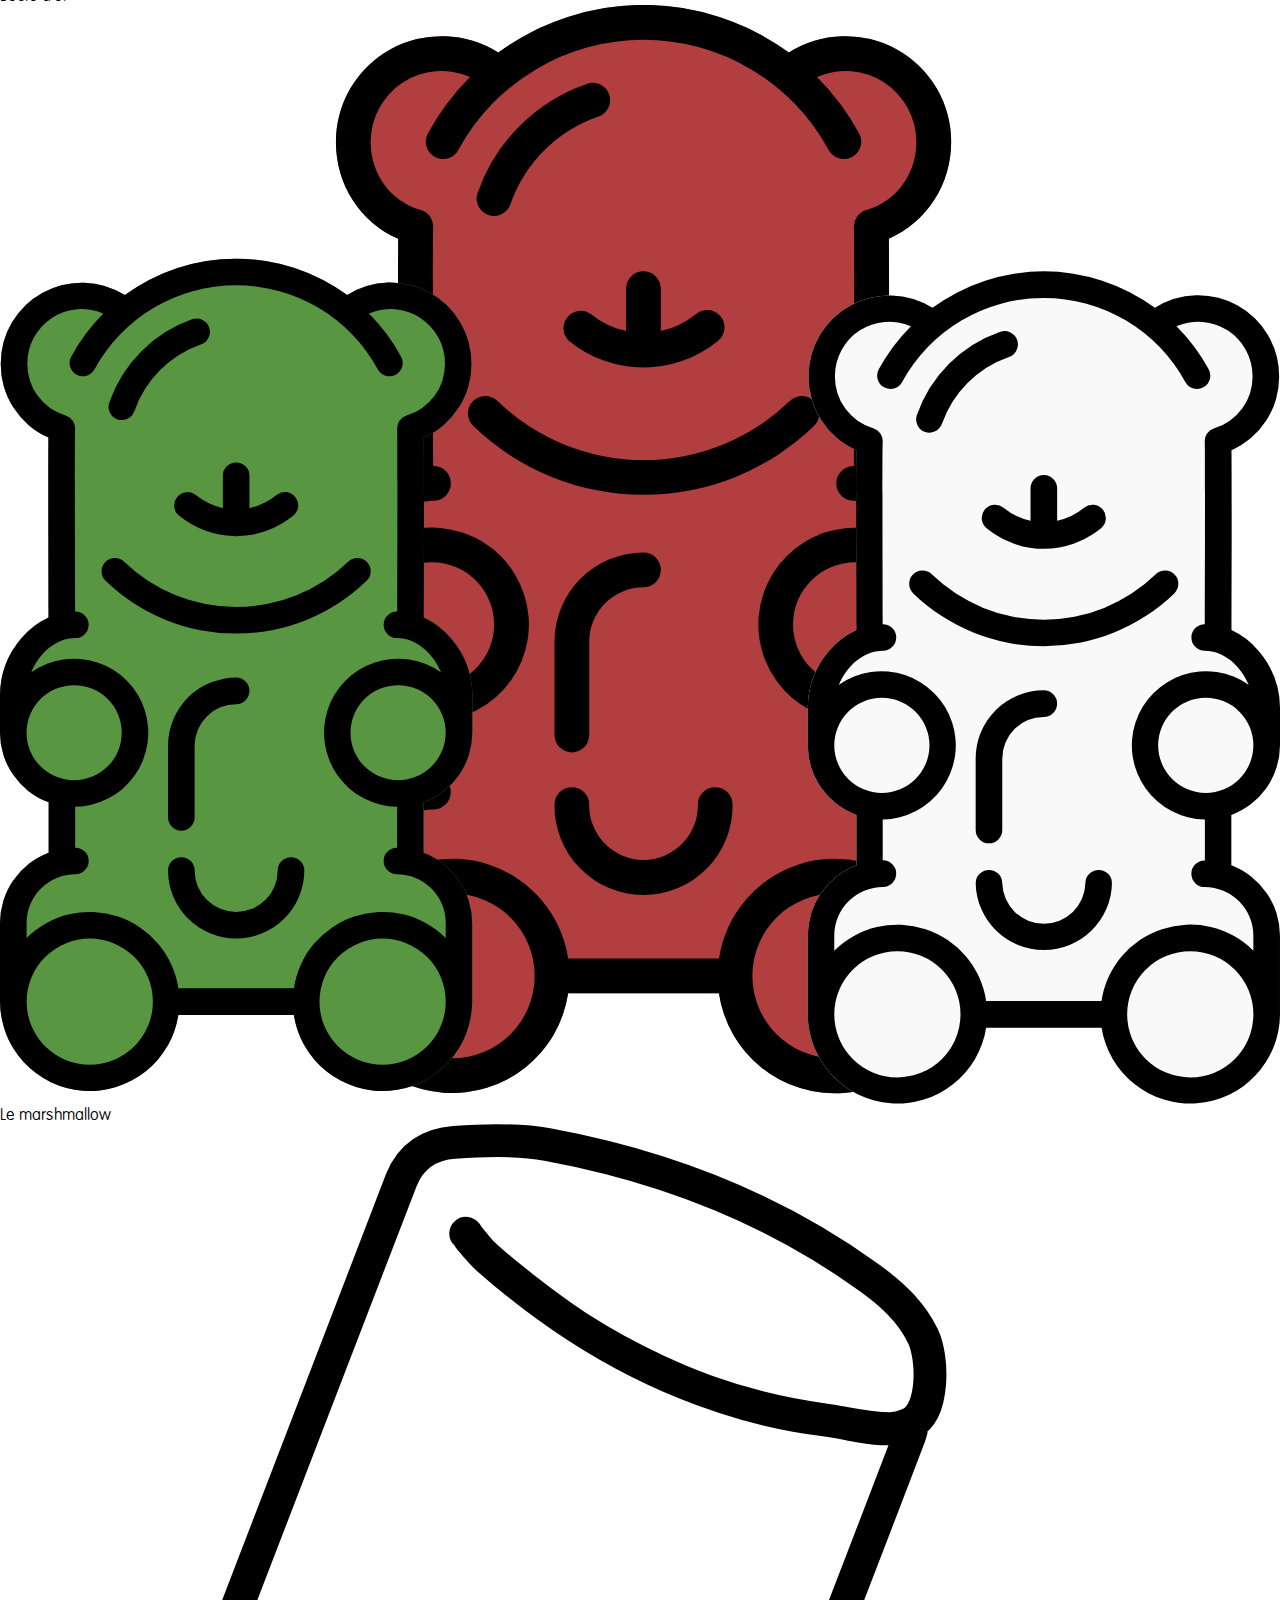
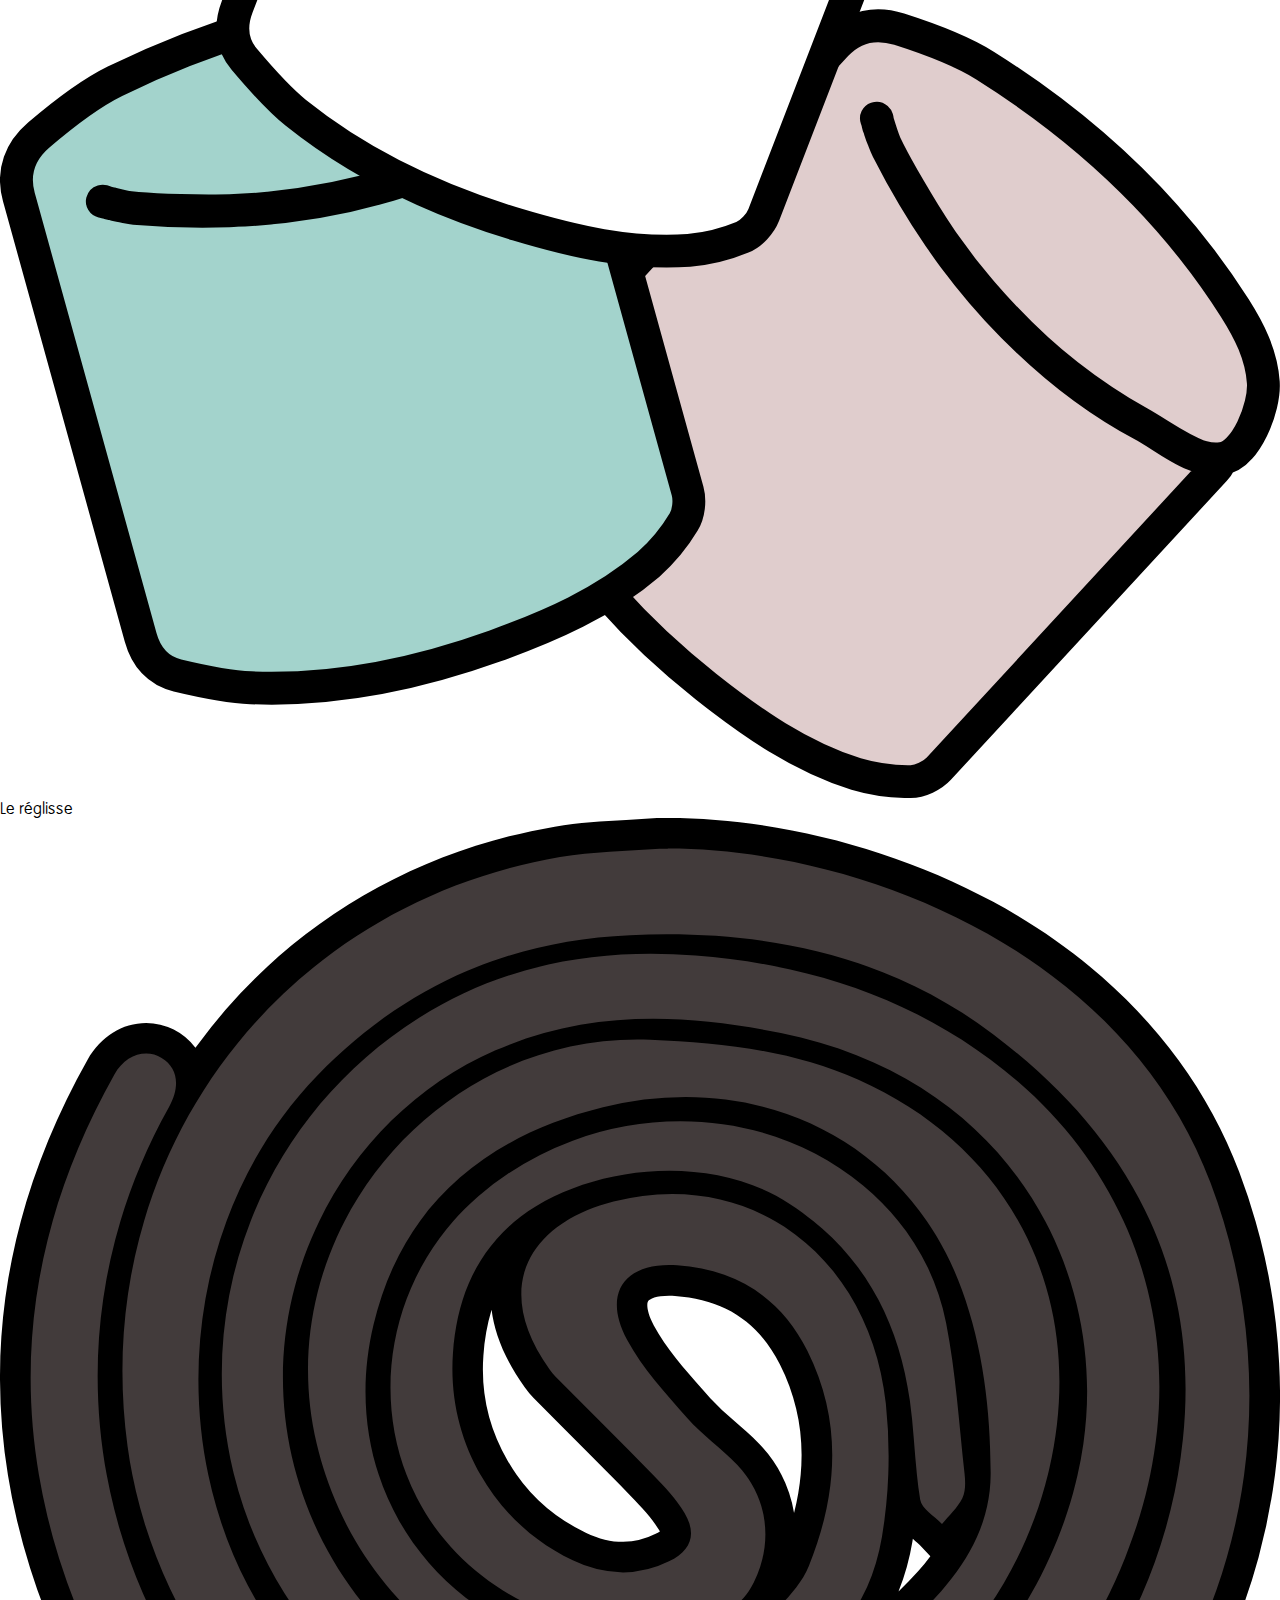
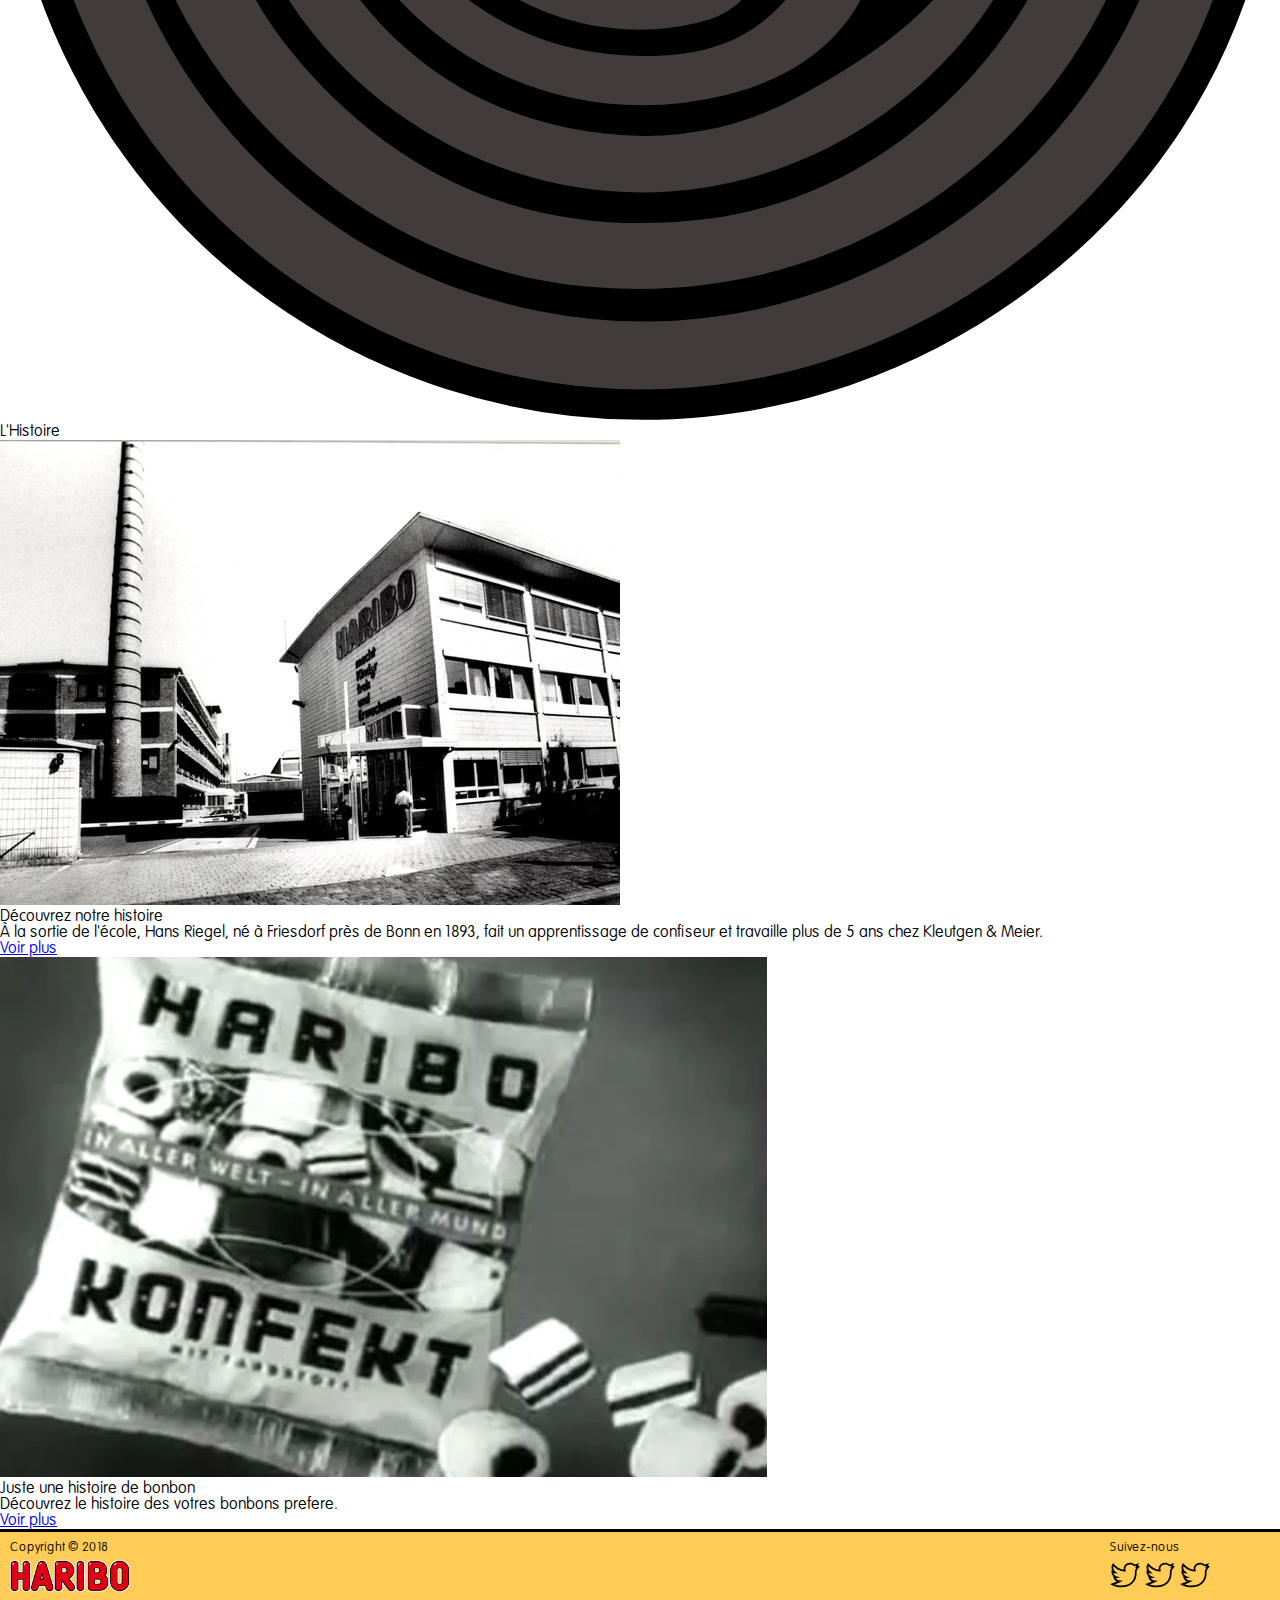
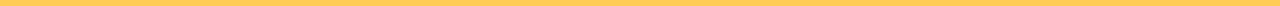
==== commit 6b9a2dd4: "Fix link favicon" ====
--- a/index.html
+++ b/index.html
@@ -4,6 +4,40 @@
     <meta charset="UTF-8" />
     <meta name="viewport" content="width=device-width, initial-scale=1.0" />
     <meta http-equiv="X-UA-Compatible" content="ie=edge" />
+    <meta
+      name="description"
+      content="Apprenez en plus sur les bonbons emblématiques de votre confiserie préférée Haribo !"
+    />
+    <link
+      rel="apple-touch-icon"
+      sizes="180x180"
+      href="images/favicons/apple-touch-icon.png"
+    />
+    <link
+      rel="icon"
+      type="image/png"
+      sizes="32x32"
+      href="images/favicons/favicon-32x32.png"
+    />
+    <link
+      rel="icon"
+      type="image/png"
+      sizes="16x16"
+      href="images/favicons/favicon-16x16.png"
+    />
+    <link rel="manifest" href="images/favicons/site.webmanifest" />
+    <link
+      rel="mask-icon"
+      href="images/favicons/safari-pinned-tab.svg"
+      color="#5bbad5"
+    />
+    <link rel="shortcut icon" href="images/favicons/favicon.ico" />
+    <meta name="msapplication-TileColor" content="#ffc40d" />
+    <meta
+      name="msapplication-config"
+      content="images/favicons/browserconfig.xml"
+    />
+    <meta name="theme-color" content="#ffffff" />
     <link rel="stylesheet" type="text/css" href="styles/reset.css" />
     <link rel="stylesheet" type="text/css" href="styles/style.css" />
     <title>Haribo</title>
@@ -12,12 +46,12 @@
     <div class="container homepage" id="homepage">
       <section class="intro">
         <header class="header">
-         <h1>Haribo</h1>
-           <img
+          <h1>Haribo</h1>
+          <img
             class="header__logo"
             alt="Le Logo de Haribo"
             src="images/haribo-logo.png"
-           />
+          />
           <nav class="header__nav">
             <ul class="header__nav__content">
               <li>
@@ -25,7 +59,7 @@
               </li>
               <li>
                 <a href="#" class="header__nav__content__link">L'Histoire</a>
-             </li>
+              </li>
             </ul>
             <div class="header__nav__icon">
               <span class="header__nav__icon__element"></span>
@@ -34,20 +68,25 @@
         </header>
         <div class="intro__content">
           <div class="intro__content__illustations-box">
-              <img class="intro__content__illustations intro__content__illustations--reglisse" alt="Illustration du ..." src="images/SVG/escargot.svg">
-            <img class="intro__content__illustations intro__content__illustations--ourson" alt="Illustration du ourson" src="images/SVG/bear.svg">
-            <img class="intro__content__illustations intro__content__illustations--marshmallow" alt="Illustration du ..." src="images/SVG/marshmallows.svg">
-            
-          </div>
-        </nav>
-      </header>
-      <div class="intro__content">
-        <div class="intro__content__illustations-box">
-          <img class="intro__content__illustations intro__content__illustations--reglisse" alt="Illustration du ..." src="images/SVG/escargot.svg">
-          <img class="intro__content__illustations intro__content__illustations--ourson" alt="Illustration du ourson" src="images/SVG/bear.svg">
-          <img class="intro__content__illustations intro__content__illustations--marshmallow" alt="Illustration du ..." src="images/SVG/marshmallows.svg">
-        </div>
-        <p class="intro__text">Haribo c’est beau la vie, pour les grands et les petits</p>
+            <img
+              class="intro__content__illustations intro__content__illustations--reglisse"
+              alt="Illustration du ..."
+              src="images/SVG/escargot.svg"
+            />
+            <img
+              class="intro__content__illustations intro__content__illustations--ourson"
+              alt="Illustration du ourson"
+              src="images/SVG/bear.svg"
+            />
+            <img
+              class="intro__content__illustations intro__content__illustations--marshmallow"
+              alt="Illustration du ..."
+              src="images/SVG/marshmallows.svg"
+            />
+          </div>
+          <p class="intro__text">
+            Haribo c’est beau la vie, pour les grands et les petits
+          </p>
         </div>
       </section>
 
@@ -56,15 +95,28 @@
         <div class="overview--products wrap--main">
           <div class="overview--products__box overview--products__box--ourson">
             <h3>L’ours d'or</h3>
-            <img class="overview--products__box__image" src="images/SVG/group--bears.svg">
-          </div>
-          <div class="overview--products__box overview--products__box--marshmallow">
+            <img
+              class="overview--products__box__image"
+              src="images/SVG/group--bears.svg"
+            />
+          </div>
+          <div
+            class="overview--products__box overview--products__box--marshmallow"
+          >
             <h3>Le marshmallow</h3>
-            <img class="overview--products__box__image" src="images/SVG/groupe--marshmallows.svg">
-          </div>
-          <div class="overview--products__box overview--products__box--reglisse">
+            <img
+              class="overview--products__box__image"
+              src="images/SVG/groupe--marshmallows.svg"
+            />
+          </div>
+          <div
+            class="overview--products__box overview--products__box--reglisse"
+          >
             <h3>Le réglisse</h3>
-            <img class="overview--products__box__image" src="images/SVG/escargot.svg">
+            <img
+              class="overview--products__box__image"
+              src="images/SVG/escargot.svg"
+            />
           </div>
         </div>
       </section>
@@ -72,46 +124,89 @@
       <section class="section--overview--article">
         <h2 class="headline--bear headline--bear--left">L'Histoire</h2>
         <div class="overview--articles wrap--main">
-          <article class="overview--articles__box overview--articles__box--main-history">
-            <img class="overview--articles__box__image" src="images/history--main.jpg">
+          <article
+            class="overview--articles__box overview--articles__box--main-history"
+          >
+            <img
+              class="overview--articles__box__image"
+              src="images/history--main.jpg"
+            />
             <div class="overview--articles__box__text-box">
-              <h3 class="overview--articles__box__text-box__headline">Découvrez notre histoire</h3>
-              <p class="overview--articles__box__text-box__text">À la sortie de l'école, Hans Riegel, né à Friesdorf près de Bonn en 1893, fait un apprentissage de confiseur et travaille plus de 5 ans chez Kleutgen & Meier.</p>
-              <a class="overview--articles__box__text-box__link" href="#">Voir plus</a>
+              <h3 class="overview--articles__box__text-box__headline">
+                Découvrez notre histoire
+              </h3>
+              <p class="overview--articles__box__text-box__text">
+                À la sortie de l'école, Hans Riegel, né à Friesdorf près de Bonn
+                en 1893, fait un apprentissage de confiseur et travaille plus de
+                5 ans chez Kleutgen & Meier.
+              </p>
+              <a class="overview--articles__box__text-box__link" href="#"
+                >Voir plus</a
+              >
             </div>
           </article>
 
-          <article class="overview--articles__box overview--articles__box--bonbon">
-              <img class="overview--articles__box__image" src="images/history--bonbons.jpg">
-              <div class="overview--articles__box__text-box">
-                <h3 class="overview--articles__box__text-box__headline">Juste une histoire de bonbon</h3>
-                <p class="overview--articles__box__text-box__text">Découvrez le histoire des votres bonbons prefere.</p>
-                <a class="overview--articles__box__text-box__link" href="#">Voir plus</a>
-              </div>
-            </article>
+          <article
+            class="overview--articles__box overview--articles__box--bonbon"
+          >
+            <img
+              class="overview--articles__box__image"
+              src="images/history--bonbons.jpg"
+            />
+            <div class="overview--articles__box__text-box">
+              <h3 class="overview--articles__box__text-box__headline">
+                Juste une histoire de bonbon
+              </h3>
+              <p class="overview--articles__box__text-box__text">
+                Découvrez le histoire des votres bonbons prefere.
+              </p>
+              <a class="overview--articles__box__text-box__link" href="#"
+                >Voir plus</a
+              >
+            </div>
+          </article>
         </div>
       </section>
 
       <footer class="footer">
         <div class="footer__content wrap--main">
           <div class="footer__logo-box">
-            <span class="footer__copyrigth">Copyright © 2018</span><br>
-            <img class="footer__logo" alt="Le Logo de Haribo" src="images/haribo-logo.png" />
+            <span class="footer__copyrigth">Copyright © 2018</span><br />
+            <img
+              class="footer__logo"
+              alt="Le Logo de Haribo"
+              src="images/haribo-logo.png"
+            />
           </div>
           <div class="footer__social">
             <div class="social__box">
-                <span class="social__box__text">Suivez-nous</span>
+              <span class="social__box__text">Suivez-nous</span>
               <div class="social__icons">
-                <a href="#" title="facebook" class="social__icons__icon social__icons__icon--facebook"><span>Facebook</span></a>
-                <a href="#" title="instagram" class="social__icons__icon social__icons__icon--instagram"><span>Instagram</span></a>
-                <a href="#" title="twitter" class="social__icons__icon social__icons__icon--twitter"><span>Twitter</span></a>
+                <a
+                  href="#"
+                  title="facebook"
+                  class="social__icons__icon social__icons__icon--facebook"
+                  ><span>Facebook</span></a
+                >
+                <a
+                  href="#"
+                  title="instagram"
+                  class="social__icons__icon social__icons__icon--instagram"
+                  ><span>Instagram</span></a
+                >
+                <a
+                  href="#"
+                  title="twitter"
+                  class="social__icons__icon social__icons__icon--twitter"
+                  ><span>Twitter</span></a
+                >
               </div>
             </div>
           </div>
         </div>
         <!---->
       </footer>
-    </div> 
-    <script src="scripts/app.js" ></script>
+    </div>
+    <script src="scripts/app.js"></script>
   </body>
 </html>
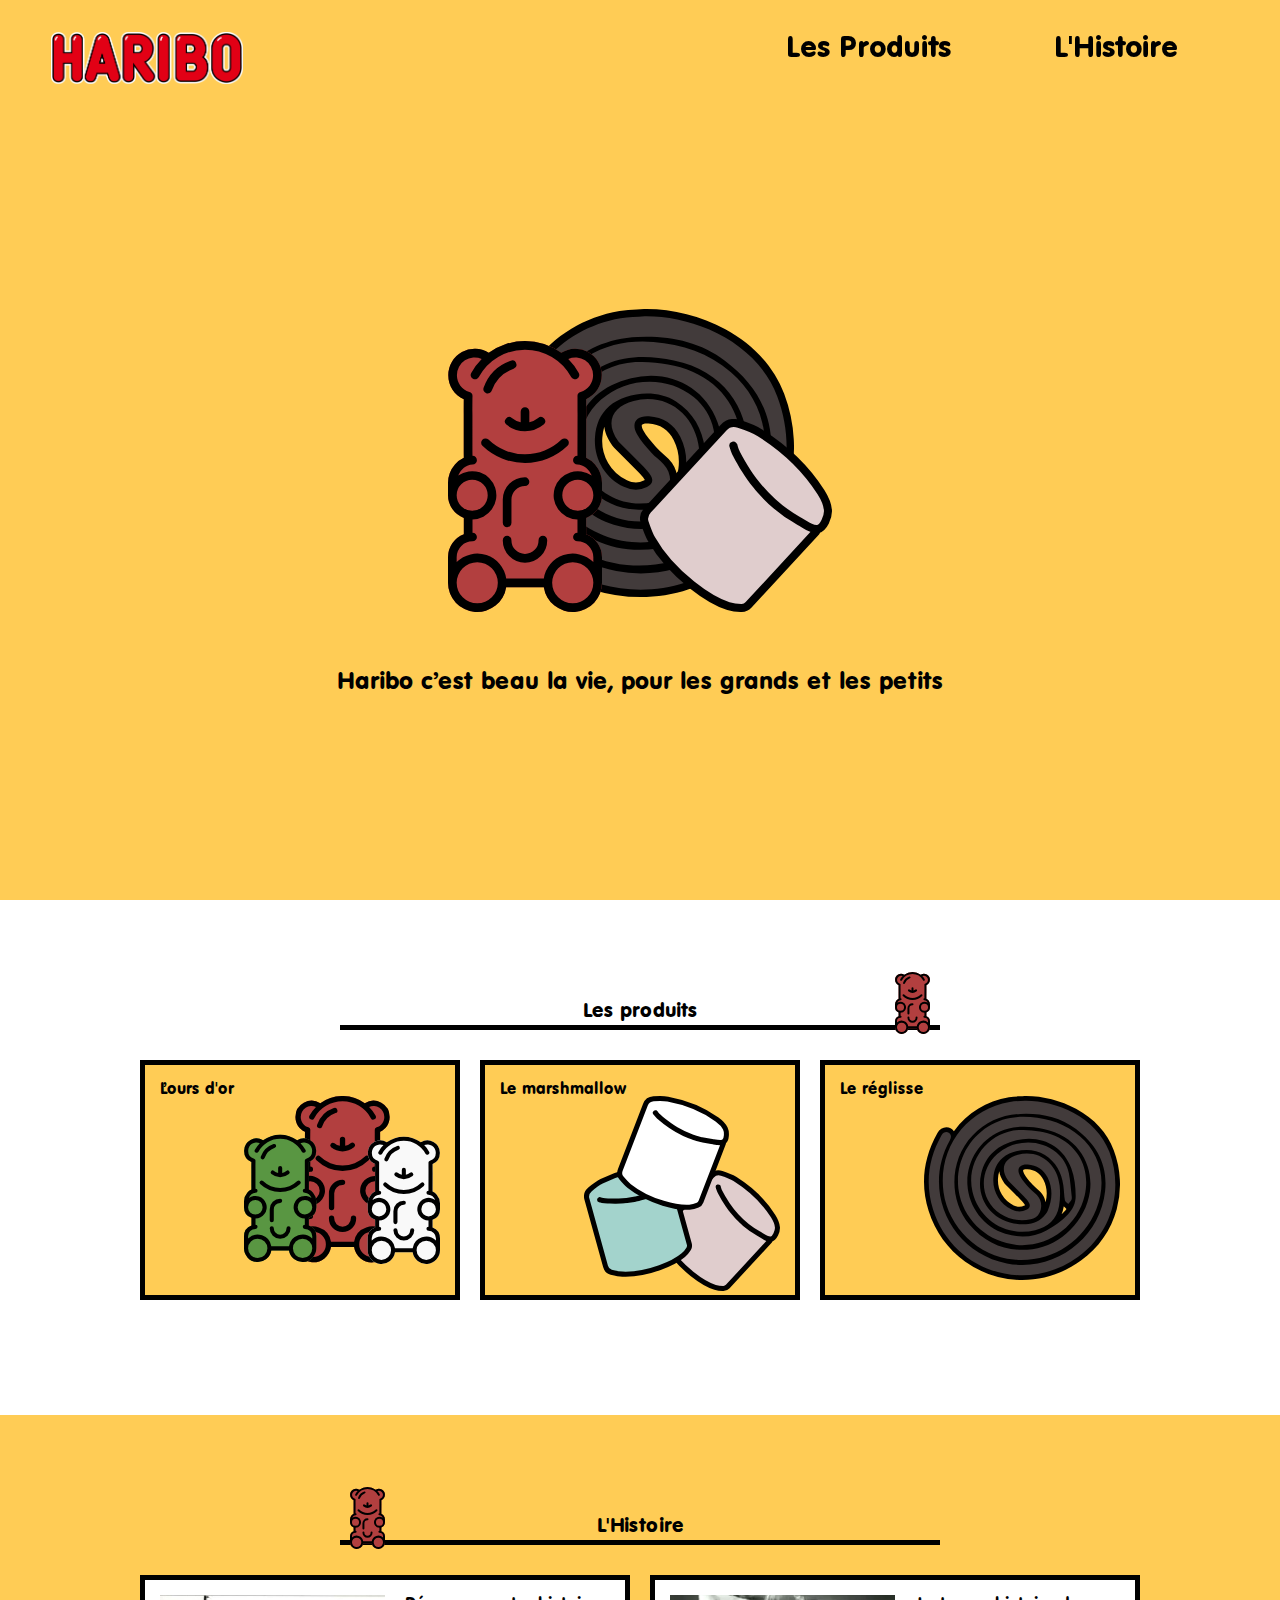
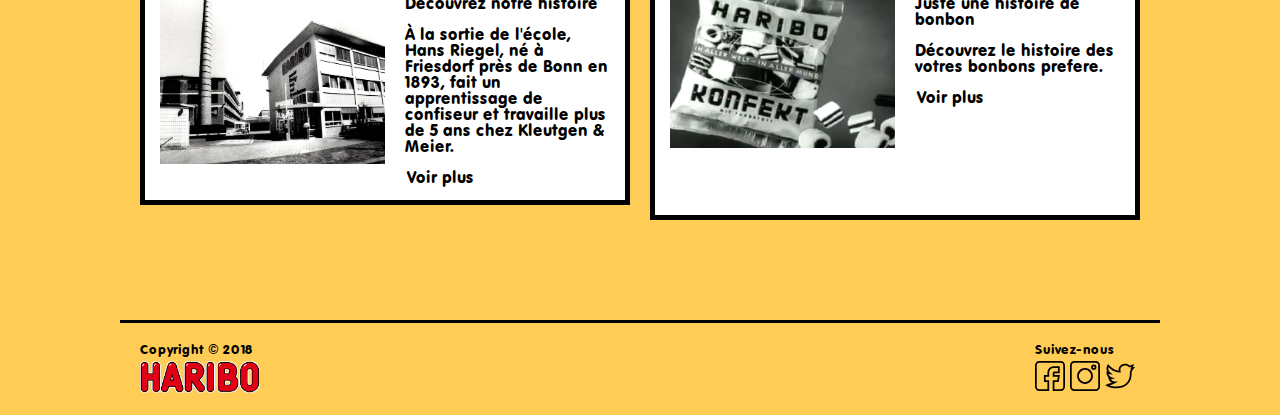
==== commit 5247dd4c: "fix home page" ====
--- a/index.html
+++ b/index.html
@@ -38,6 +38,7 @@
       content="images/favicons/browserconfig.xml"
     />
     <meta name="theme-color" content="#ffffff" />
+    <link rel="stylesheet" href="https://use.fontawesome.com/releases/v5.5.0/css/all.css" integrity="sha384-B4dIYHKNBt8Bc12p+WXckhzcICo0wtJAoU8YZTY5qE0Id1GSseTk6S+L3BlXeVIU" crossorigin="anonymous">
     <link rel="stylesheet" type="text/css" href="styles/reset.css" />
     <link rel="stylesheet" type="text/css" href="styles/style.css" />
     <title>Haribo</title>
@@ -93,31 +94,31 @@
       <section class="section--overview--products">
         <h2 class=" headline--bear headline--bear--right">Les produits</h2>
         <div class="overview--products wrap--main">
-          <div class="overview--products__box overview--products__box--ourson">
-            <h3>L’ours d'or</h3>
-            <img
-              class="overview--products__box__image"
+          <a href="pages/produit1.html" class="overview--products__box overview--products__box--ourson">
+            <h3 class="overview--products__box__headline">L’ours d'or</h3>
+            <img
+              class="overview--products__box__image overview--products__box__image--ourson"
               src="images/SVG/group--bears.svg"
             />
-          </div>
-          <div
+          </a>
+          <a href="pages/produit2.html"
             class="overview--products__box overview--products__box--marshmallow"
           >
-            <h3>Le marshmallow</h3>
+            <h3 class="overview--products__box__headline">Le marshmallow</h3>
             <img
               class="overview--products__box__image"
               src="images/SVG/groupe--marshmallows.svg"
             />
-          </div>
-          <div
+          </a>
+          <a href="pages/produit.html"
             class="overview--products__box overview--products__box--reglisse"
           >
-            <h3>Le réglisse</h3>
+            <h3 class="overview--products__box__headline">Le réglisse</h3>
             <img
               class="overview--products__box__image"
               src="images/SVG/escargot.svg"
             />
-          </div>
+        </a>
         </div>
       </section>
 
@@ -140,8 +141,8 @@
                 en 1893, fait un apprentissage de confiseur et travaille plus de
                 5 ans chez Kleutgen & Meier.
               </p>
-              <a class="overview--articles__box__text-box__link" href="#"
-                >Voir plus</a
+              <a class="overview--articles__box__text-box__link" href="pages/article1.html"
+                ><i class="fas fa-arrow-right link--see-more"></i>Voir plus</a
               >
             </div>
           </article>
@@ -160,8 +161,8 @@
               <p class="overview--articles__box__text-box__text">
                 Découvrez le histoire des votres bonbons prefere.
               </p>
-              <a class="overview--articles__box__text-box__link" href="#"
-                >Voir plus</a
+              <a class="overview--articles__box__text-box__link" href="pages/article2.html"
+                ><i class="fas fa-arrow-right link--see-more"></i>Voir plus</a
               >
             </div>
           </article>
@@ -183,19 +184,19 @@
               <span class="social__box__text">Suivez-nous</span>
               <div class="social__icons">
                 <a
-                  href="#"
+                  href="https://www.facebook.com/HariboOfficiel/"
                   title="facebook"
                   class="social__icons__icon social__icons__icon--facebook"
                   ><span>Facebook</span></a
                 >
                 <a
-                  href="#"
+                  href="https://www.instagram.com/haribofr_officiel/?hl=fr"
                   title="instagram"
                   class="social__icons__icon social__icons__icon--instagram"
                   ><span>Instagram</span></a
                 >
                 <a
-                  href="#"
+                  href="https://twitter.com/tagadaofficiel"
                   title="twitter"
                   class="social__icons__icon social__icons__icon--twitter"
                   ><span>Twitter</span></a
--- a/styles/style.css
+++ b/styles/style.css
@@ -2,111 +2,256 @@
   font-family: "varGrounded";
   src: url("fonts/VAGRoundedStd-Thin.woff2") format("woff2"),
     url("fonts/VAGRoundedStd-Thin.otf") format("opentype");
+  font-weight: thin;
+}
+
+@font-face {
+  font-family: "varGrounded";
+  src: url("fonts/VAGRoundedStd-Bold.woff2") format("woff2"),
+    url("fonts/VAGRoundedStd-Bold.otf") format("opentype");
+  font-weight: bold;
+}
+
+@font-face {
+  font-family: "varGrounded";
+  src: url("fonts/VAGRoundedBT-Regular.woff2") format("woff2"),
+    url("fonts/VAGRoundedBT-Regular.otf") format("opentype");
+  font-weight: normal;
 }
 
 body {
   font-family: varGrounded;
-}
-
-.header{
+  font-weight: normal;
+  background-color: #f7c563;
+  overflow-x: hidden;
+}
+
+img {
+  max-width: 100%;
+}
+
+a {
+  text-decoration: none;
+  color: #000;
+}
+
+/********************* HEADER *********************/
+
+.container {
+  display: block;
+  width: 100vw;
+  height: 100vh;
+}
+
+.header h1 {
+  display: none;
+  text-indent: -12000px;
+}
+
+.header {
+  display: flex;
   position: fixed;
-  display: flex;
   text-align: center;
   justify-content: center;
   flex-wrap: wrap;
   align-items: flex-start;
   z-index: 20;
+  background-color: #ffcc55;
   padding: 2vh;
 }
 
-.header__logo{
+.header__logo {
   width: 40%;
 }
-@media screen and (min-width: 720px) {
-  .header__logo{
-    max-width: 200px;
-  }
-}
-
-.header__nav__icon{
+
+.header__nav {
+  position: fixed;
+  height: 48px;
+  bottom: 19px;
+  left: calc(100vw - 67px);
+  right: 19px;
+  overflow: hidden;
+  border-radius: 25px;
+  border: 0px solid #000000;
+  background-color: #ffffff;
+  transition: left 0.8s ease, height 0.8s ease, bottom 0.8s ease,
+    border 0.8s ease, border-radius 0.8s ease;
+}
+
+.header__nav.is-open {
+  height: 30vh;
+  bottom: 10px;
+  left: 10px;
+  right: 10px;
+  background-color: #fff;
+  border: 4px solid #000000;
+  border-radius: 0;
+}
+
+.header__nav__content {
+  display: flex;
+  flex-direction: column;
+  justify-content: space-evenly;
+  font-size: 1.3em;
+  width: 90vw;
+  height: 30vh;
+}
+
+.header__nav.is-open .header__nav__content {
+  display: flex;
+  flex-direction: column;
+  justify-content: space-evenly;
+  font-size: 1.3em;
+  width: calc(90vw - 15px);
+  height: 30vh;
+  opacity: 1;
+}
+
+.header__nav.is-open .header__nav__icon {
+  transform: translateX(-10px) translateY(-10px);
+}
+
+.header__nav__icon {
+  display: flex;
+  align-items: center;
+  justify-content: center;
+  position: fixed;
+  bottom: 15px;
+  right: 15.5px;
   width: 50px;
   height: 50px;
-  position: fixed;
-  bottom: 20px;
-  right: 20px;
-  border-radius: 25px;
-  background-color: #E20015;
-}
-
-.header__nav__icon__element{
-  width: 40px;
+  border: 3px #000 solid;
+  background-color: #ffcc55;
+  border-radius: 50%;
+  transition: transform 0.3s ease;
+}
+
+.header__nav__icon__element {
+  width: 30px;
   height: 5px;
   display: block;
   background-color: #000000;
   position: relative;
-}
-.header__nav__icon__element::after, .header__nav__icon__element::before{
-  width: 40px;
+  transition: transform 0.3s ease, margin 0.3s ease;
+}
+.header__nav__icon__element::after,
+.header__nav__icon__element::before {
+  width: 30px;
   height: 5px;
   display: block;
   background-color: #000000;
 }
 
-.header__nav__icon__element::before{
+.header__nav__icon__element::before {
   content: "";
   position: absolute;
   top: -10px;
 }
-.header__nav__icon__element::after{
+.header__nav__icon__element::after {
   content: "";
   position: absolute;
   bottom: -10px;
 }
 
-.header__nav.is-open .header__nav__icon__element::after{
+.header__nav.is-open .header__nav__icon__element::after {
   opacity: 0;
 }
 
-.header__nav.is-open .header__nav__icon__element{
+.header__nav.is-open .header__nav__icon__element {
   transform-origin: center bottom;
   transform: rotate(-45deg);
   margin-left: 3px;
 }
 
-.header__nav.is-open .header__nav__icon__element::before{
+.header__nav.is-open .header__nav__icon__element::before {
   transform-origin: center bottom;
   transform: rotate(90deg);
   margin-top: 8px;
   margin-left: -2px;
 }
 
+@media screen and (max-width: 719px) {
+  .footer__content {
+    padding: 20px 80px 20px 10px;
+  }
+}
+
+@media screen and (min-width: 720px) {
+  .header {
+    width: 100vw;
+    padding: 2.5vw 4vw 1.5vw 4vw;
+    justify-content: unset;
+  }
+
+  .header__logo {
+    width: 15%;
+  }
+
+  .header__nav {
+    top: 0;
+    left: 0;
+    height: 100px;
+    width: 100vw;
+    background-color: transparent;
+  }
+
+  .header__nav__content {
+    flex-direction: row;
+    height: auto;
+    justify-content: flex-end;
+    width: auto;
+    align-items: center;
+  }
+
+  .header__nav__content li {
+    padding: 2.5vw 4vw;
+    font-size: 1.4em;
+  }
+
+  .header__nav__content li:last-of-type {
+    margin-right: 4vw;
+  }
+
+  .header__nav__icon {
+    display: none;
+  }
+
+  .footer__content {
+    padding: 20px;
+  }
+}
+
+@media screen and (min-width: 1366px) {
+  .header__logo {
+    width: 10%;
+  }
+}
+
 /********************* FOOTER *********************/
 
-.footer{
+.footer {
   background-color: #ffcc55;
 }
 
-.footer__content{
+.footer__content {
   border-top: solid black 3px;
   display: flex;
   justify-content: space-between;
   align-items: flex-start;
-  padding: 10px;
-  padding-right: 65px;
   font-size: 0.8em;
 }
 
-.footer__logo{
-  width:40%;
+.footer__logo {
+  width: 40%;
   margin-top: 5px;
   max-width: 300px;
 }
 
-.social__icons{
+.social__icons {
   display: flex;
   margin-top: 5px;
 }
-.social__icons__icon{
+.social__icons__icon {
   width: 30px;
   height: 30px;
   display: block;
@@ -116,25 +261,15 @@
   background-image: url(../images/SVG/sprite--social.svg);
   background-repeat: no-repeat;
   background-size: 90px;
-
-.footer__logo{
-  width: 200px;
-}
-
-img{
-  max-width: 100%;
-}
-
-a{
-  text-decoration: none;
-  color:#0
-}
-
-p{
-  line-height: 
-}
-
-.social__icons__icon--twitter{
+}
+
+.social__icons__icon--facebook {
+  background-position: -60px;
+}
+.social__icons__icon--instagram {
+  background-position: -30px;
+}
+.social__icons__icon--twitter {
   background-position: 0px;
 }
 
@@ -142,8 +277,7 @@
 
 /* Bear headline */
 
-
-.headline--bear{
+.headline--bear {
   font-size: 20px;
   position: relative;
   width: 100%;
@@ -153,7 +287,7 @@
   margin-bottom: 40px;
 }
 
-.headline--bear::before{
+.headline--bear::before {
   position: absolute;
   height: 5px;
   width: 100%;
@@ -163,7 +297,7 @@
   background-color: #000;
 }
 
-.headline--bear::after{
+.headline--bear::after {
   position: absolute;
   height: 62px;
   width: 35px;
@@ -171,20 +305,20 @@
   content: "";
   display: block;
   background-image: url(../images/SVG/bear.svg);
-  background-size:100%;
+  background-size: 100%;
   background-repeat: no-repeat;
 }
 
-.headline--bear--right::after{
-  right: 20px;
-}
-.headline--bear--left::after{
-  left: 20px;
+.headline--bear--right::after {
+  right: 10px;
+}
+.headline--bear--left::after {
+  left: 10px;
 }
 
 /* ALL */
 
-.wrap--main{
+.wrap--main {
   max-width: 1000px;
   margin: 0 auto;
 }
@@ -192,14 +326,14 @@
 .section--article,
 .section--products,
 .section--overview--article,
-.section--overview--products{
-  padding: 60px 10px 40px 10px;
+.section--overview--products {
+  padding: 20vw 10px 40px 10px;
 }
 
 .overview--products__box,
-.overview--articles__box, 
+.overview--articles__box,
 .articles__box,
-.product__box{
+.product__box {
   border: solid black 5px;
   background-color: #fff;
   margin-bottom: 15px;
@@ -207,167 +341,166 @@
 }
 
 .section--article,
-.section--products--full{
+.section--products--full {
   background-color: #ffcc55;
   overflow-x: hidden;
-  min-height: 80vh;
+}
+
+.site--article .header,
+.site--produit .header {
+  margin-bottom: 100%;
 }
 
 @media screen and (min-width: 720px) {
   .section--article,
   .section--products,
   .section--overview--article,
-  .section--overview--products
-  {
+  .section--overview--products {
     padding: 100px 10px 100px 10px;
   }
 }
 
-
-
-
-
 /********************* HOMEPAGE *********************/
 
-.intro{
+.intro {
   height: 100vh;
   width: 100vw;
   background-color: #ffcc55;
   position: relative;
 }
 
-.intro__text{
+.intro__text {
   position: absolute;
-  bottom: 10%;
+  bottom: -80px;
   font-size: 1.5em;
-}
-
-.intro__content__illustations-box{
-  height: 80vh;
+  text-align: center;
+  width: 80%;
+  margin-left: 10%;
+}
+
+.intro__content {
+  position: relative;
+}
+
+.intro__content__illustations-box {
+  height: 68vh;
   position: relative;
   width: 70%;
   margin: 0 auto;
 }
 
-.intro__content__illustations{
+.intro__content__illustations {
   position: absolute;
   width: 40%;
   bottom: 0;
 }
 
-.intro__content__illustations--ourson{
+.intro__content__illustations--ourson {
   left: 0;
 }
-.intro__content__illustations--reglisse{
+.intro__content__illustations--reglisse {
   width: 80%;
   bottom: 15px;
-  left:10%;
-}
-.intro__content__illustations--marshmallow{
+  left: 10%;
+}
+.intro__content__illustations--marshmallow {
   right: 0;
   width: 50%;
 }
 
-.intro__text{
-  text-align: center;
-  width: 80%;
-  margin-left: 10%;;
-}
-
 .overview--products__box:last-child,
-.overview--articles__box:last-child{
+.overview--articles__box:last-child {
   margin-bottom: 0px;
+}
 
 .overview--products__box,
-.section--overview--article{
+.section--overview--article {
   background-color: #ffcc55;
 }
 
-.overview--products__box__image{
+.overview--products__box__image {
   width: 70%;
   margin-left: 30%;
 }
 
 .overview--articles__box__text-box__headline,
-.overview--articles__box__text-box__text{
+.overview--articles__box__text-box__text {
   margin-bottom: 15px;
- }  
-
-.section--overview--products{
+}
+
+.section--overview--products {
   background-color: #fff;
 }
 
 @media screen and (min-width: 720px) {
-  .intro__content__illustations-box{
+  .intro__content__illustations-box {
     width: 30%;
   }
-  .overview--products{
+  .overview--products {
     display: flex;
     justify-content: space-between;
   }
-  .overview--products__box{
+  .overview--products__box {
     width: 28%;
     max-height: 200px;
   }
-  .overview--articles__box{
+  .overview--articles__box {
     display: flex;
     align-items: flex-start;
   }
 
-  .overview--articles__box__image{
+  .overview--articles__box__image {
     width: 50%;
     margin-right: 20px;
   }
 }
 
 @media screen and (min-width: 1100px) {
-  .overview--articles{
+  .overview--articles {
     display: flex;
     justify-content: space-between;
   }
 
-  .overview--articles__box{
+  .overview--articles__box {
     width: 45%;
   }
 }
 
-
 @media screen and (max-width: 719px) {
-  .overview--articles__box{
+  .overview--articles__box {
     padding: 0px;
   }
-  .overview--articles__box__text-box{
+  .overview--articles__box__text-box {
     margin: 25px 15px 30px 15px;
   }
 }
 
-
-/********************* PRODUITS *********************/
-  
+/********************* PRODUCTS *********************/
+
 /* All products */
 
-.product__image{
+.product__image {
   width: 70%;
 }
 
-.product__image--box{
+.product__image--box {
   position: relative;
 }
-.product__box--absolute{
+.product__box--absolute {
   position: absolute;
   left: 114%;
   top: 0;
-  transition: all .5s;
-}
-
-.product__box--absolute.is-opend{
+  transition: all 0.3s;
+}
+
+.product__box--absolute.is-open {
   left: 0%;
 }
-.product__image.is-opend{
+.product__image.is-open {
   opacity: 0;
 }
 
-.product__box--ingredient{
+.product__box--ingredient {
   position: relative;
   background-color: #fdebf5;
   padding: 25px;
@@ -375,7 +508,7 @@
   z-index: 1;
 }
 
-.product__text--ingredient::before{
+.product__text--ingredient::before {
   position: absolute;
   content: "";
   display: block;
@@ -385,11 +518,11 @@
   height: 137px;
   background-image: url(../images/chamallow.png);
   left: -100px;
-  top:0;
+  top: 0;
   z-index: 0;
 }
 
-.product__text--anecdote::before{
+.product__text--anecdote::before {
   content: "";
   display: block;
   background-image: url(../images/SVG/icon--funfact.svg);
@@ -398,10 +531,10 @@
   background-position: center;
   background-repeat: no-repeat;
   margin: 0 auto;
-  margin-bottom: 10px;;
-}
-
-.product__text--ingredient::after{
+  margin-bottom: 10px;
+}
+
+.product__text--ingredient::after {
   position: absolute;
   content: "";
   display: block;
@@ -413,29 +546,255 @@
   top: 90px;
   left: -70px;
   z-index: 0;
-} 
-  
-  
+}
+
 /* Produit  1 - Marshmallows */
 
-#product--1 .product__text--ingredient::before{
+#product--1 .product__text--ingredient::before {
   width: 128px;
   background-size: 200%;
   height: 137px;
   background-image: url(../images/chamallow.png);
 }
-
-/* Produit  2 -  */
-
-
+@keyframes blink {
+  from {
+    transform: scale(1);
+    opacity: 0.5;
+  }
+  to {
+    transform: scale(1.5);
+    opacity: 1;
+  }
+}
+#product--1 .product__text--anecdote::before {
+  animation: blink 1s 1 forwards;
+}
+
+@media screen and (max-width: 719px) {
+  .section--article,
+  .section--products--full {
+    min-height: 80vh;
+  }
+}
+
+@media (min-width: 720px) {
+  #product--1 .product__box--absolute {
+    position: initial;
+  }
+  #product--1 .product__text--ingredient::before,
+  #product--1 .product__text--ingredient::after {
+    display: none;
+  }
+  #product--1 .product__box {
+    position: relative;
+  }
+  #product--1 .product__text--anecdote {
+    position: absolute;
+    width: 55%;
+    top: 20%;
+    right: 35px;
+  }
+  #product--1 .product__image {
+    width: 38%;
+  }
+
+  #product--1 .product__box--ingredient {
+    margin-top: -7px;
+    bottom: 2px;
+  }
+  #product--1 .header__nav {
+    display: none;
+  }
+}
+@media (min-width: 1366px) {
+}
+#product--1 .product__box--ingredient {
+  bottom: 17px;
+}
+
+/* Produit  2 - Réglisses */
+
+.product__image.product__image--2 {
+  width: 100%;
+  margin-left: -45px;
+}
+.product__text--ingredient::before {
+  position: absolute;
+  content: "";
+  display: block;
+  background-position: center;
+  width: 128px;
+  background-size: 147px;
+  background-repeat: no-repeat;
+  height: 137px;
+  background-image: url(../images/reglisse.png);
+  left: -100px;
+  top: 0;
+  z-index: 0;
+}
+@keyframes blink {
+  from {
+    transform: scale(1);
+    opacity: 0.5;
+  }
+  to {
+    transform: scale(1.5);
+    opacity: 1;
+  }
+}
+#product--2 .product__text--anecdote::before {
+  animation: blink 1s 1;
+}
+
+@media (min-width: 720px) {
+  #product--2 .product__box--absolute {
+    position: initial;
+  }
+  #product--2 .product__text--ingredient::before,
+  #product--2 .product__text--ingredient::after {
+    display: none;
+  }
+  #product--2 .product__box {
+    position: relative;
+  }
+  #product--2 .product__text--anecdote {
+    position: absolute;
+    width: 55%;
+    top: 20%;
+    right: 35px;
+  }
+
+  #product--2 .product__image.product__image--2 {
+    width: 55%;
+    margin-left: -58px;
+  }
+
+  #product--2 .product__box--ingredient {
+    margin-top: 20px;
+  }
+  #product--2 .header__nav {
+    display: none;
+  }
+}
+
+@media (min-width: 1366px) {
+  #product--2 .product__text--anecdote {
+    width: 40%;
+    top: 20%;
+    right: 95px;
+  }
+}
+
+
+/* Produit  3 - Oursons  */
+
+#product--3 .product__text--ingredient::before {
+  width: 128px;
+  background-size: 125%;
+  height: 137px;
+  background-image: url(../images/oursons.png);`
+
+}
+
+@keyframes blink {
+  from {
+    transform: scale(1);
+    opacity: 0.5;
+  }
+
+  to {
+    transform: scale(1.5);
+    opacity: 1;
+  }
+}
+
+.product__text--anecdote::before {
+  animation: blink 1s 1 forwards;
+}
+@keyframes blink {
+  from {
+    transform: scale(1);
+    opacity: 0.5;
+  }
+  to {
+    transform: scale(1.5);
+    opacity: 1;
+  }
+}
+
+
+@media screen and (max-width: 719px) {
+ .section--article, .section--products--full {
+  min-height: 80vh;
+  }
+}
+
+
+@media screen and (min-width: 720px) {
+
+  #product--3 .product__image {
+    width: 30%;
+    margin-left: 22px;
+  }
+  #product--3 .product__text--ingredient::after, 
+  #product--3 .product__text--ingredient::before  {
+    display: none;
+  }
+
+  #product--3 .product__box--absolute {
+    position: initial;
+  }
+
+  #product--3 .product__box {
+    position: relative;
+  }
+
+  #product--3 .product__text--anecdote {
+    position: absolute;
+    top: 17%;
+    width: 55%;
+    right: 50px;
+
+  }
+
+  #product--3 .product__box--ingredient {
+    margin-top: 20px;
+  }
+
+  #product--3 .section--products {
+    padding: 120px 10px 100px 10px;
+  }
+
+  #product--3 .header__nav {
+    display: none;
+  }
   
-  
+}
+
+@media screen and (min-width: 1366px) {
+  #product--3 .product__text--anecdote {
+    width: 40%;
+    top: 20%;
+    right: 95px;
+  }
+
+  #product--3 .product__image {
+    margin-left: 40px;
+  }
+
+  #product--3 .section--products {
+    padding: 190px 10px 100px 10px;
+  }
+}
+
+
+
 /********************* ARTICLE 1 *********************/
 
-figure{
+figure {
   margin-bottom: 15px;
-}  
-  
+}
+
 .article__image__description {
   text-align: center;
   font-style: italic;
@@ -470,7 +829,7 @@
 @media (min-width: 500px) {
   .article__line__return {
     display: none;
-   }
+  }
 }
 
 @media (min-width: 720px) {
@@ -478,25 +837,23 @@
     display: grid;
     grid-template-columns: 50% 50%;
     grid-template-rows: auto auto;
-    grid-template-areas: 
-    "image-odd text-odd"
-    "text-even image-even"
-    ;
+    grid-template-areas:
+      "image-odd text-odd"
+      "text-even image-even";
     grid-gap: 5px;
   }
-   .article__headline {
+  .article__headline {
     font-size: 30px;
-   }
-
-   .article__text {
+  }
+
+  .article__text {
     font-size: 20px;
-
-   }
-   .content__image:nth-of-type(odd) {
+  }
+  .content__image:nth-of-type(odd) {
     grid-area: image-odd;
   }
 
-    .article__text:nth-of-type(odd) {
+  .article__text:nth-of-type(odd) {
     grid-area: text-odd;
     padding-left: 40px;
   }
@@ -506,7 +863,7 @@
     margin-top: 45px;
   }
 
-    .article__text:nth-of-type(even) {
+  .article__text:nth-of-type(even) {
     grid-area: text-even;
     padding-right: 40px;
     margin-top: 45px;
@@ -514,11 +871,59 @@
 }
 
 @media (min-width: 1366px) {
-   .article__text {
-     font-size: 28px;
-  }
-   .article__headline {
+  .article__text {
+    font-size: 28px;
+  }
+  .article__headline {
     font-size: 40px;
-   }
-}
-  
+  }
+  .under__title__text {
+    font-size: 30px;
+  }
+
+}
+
+
+/********************* ARTICLE 2 *********************/
+
+.icon__of__description {
+  width: 20px;
+  height: 20px;
+  padding-left: 5px;
+}
+
+@keyframes arrow-to-left {
+  0% {
+    transform: translateX(0);
+  }
+
+  50% {
+    transform: translateX(-10px);
+  }
+
+  100% {
+    transform: translateX(0)
+  }
+}
+
+.arrow__to__left:hover {
+  animation: arrow-to-left 2s;
+}
+
+@keyframes arrow-to-right {
+  0% {
+    transform: translateX(0);
+  }
+
+  50% {
+    transform: translateX(10px);
+  }
+
+  100% {
+    transform: translateX(0)
+  }
+}
+
+.arrow__to__right:hover {
+  animation: arrow-to-right 2s;
+}
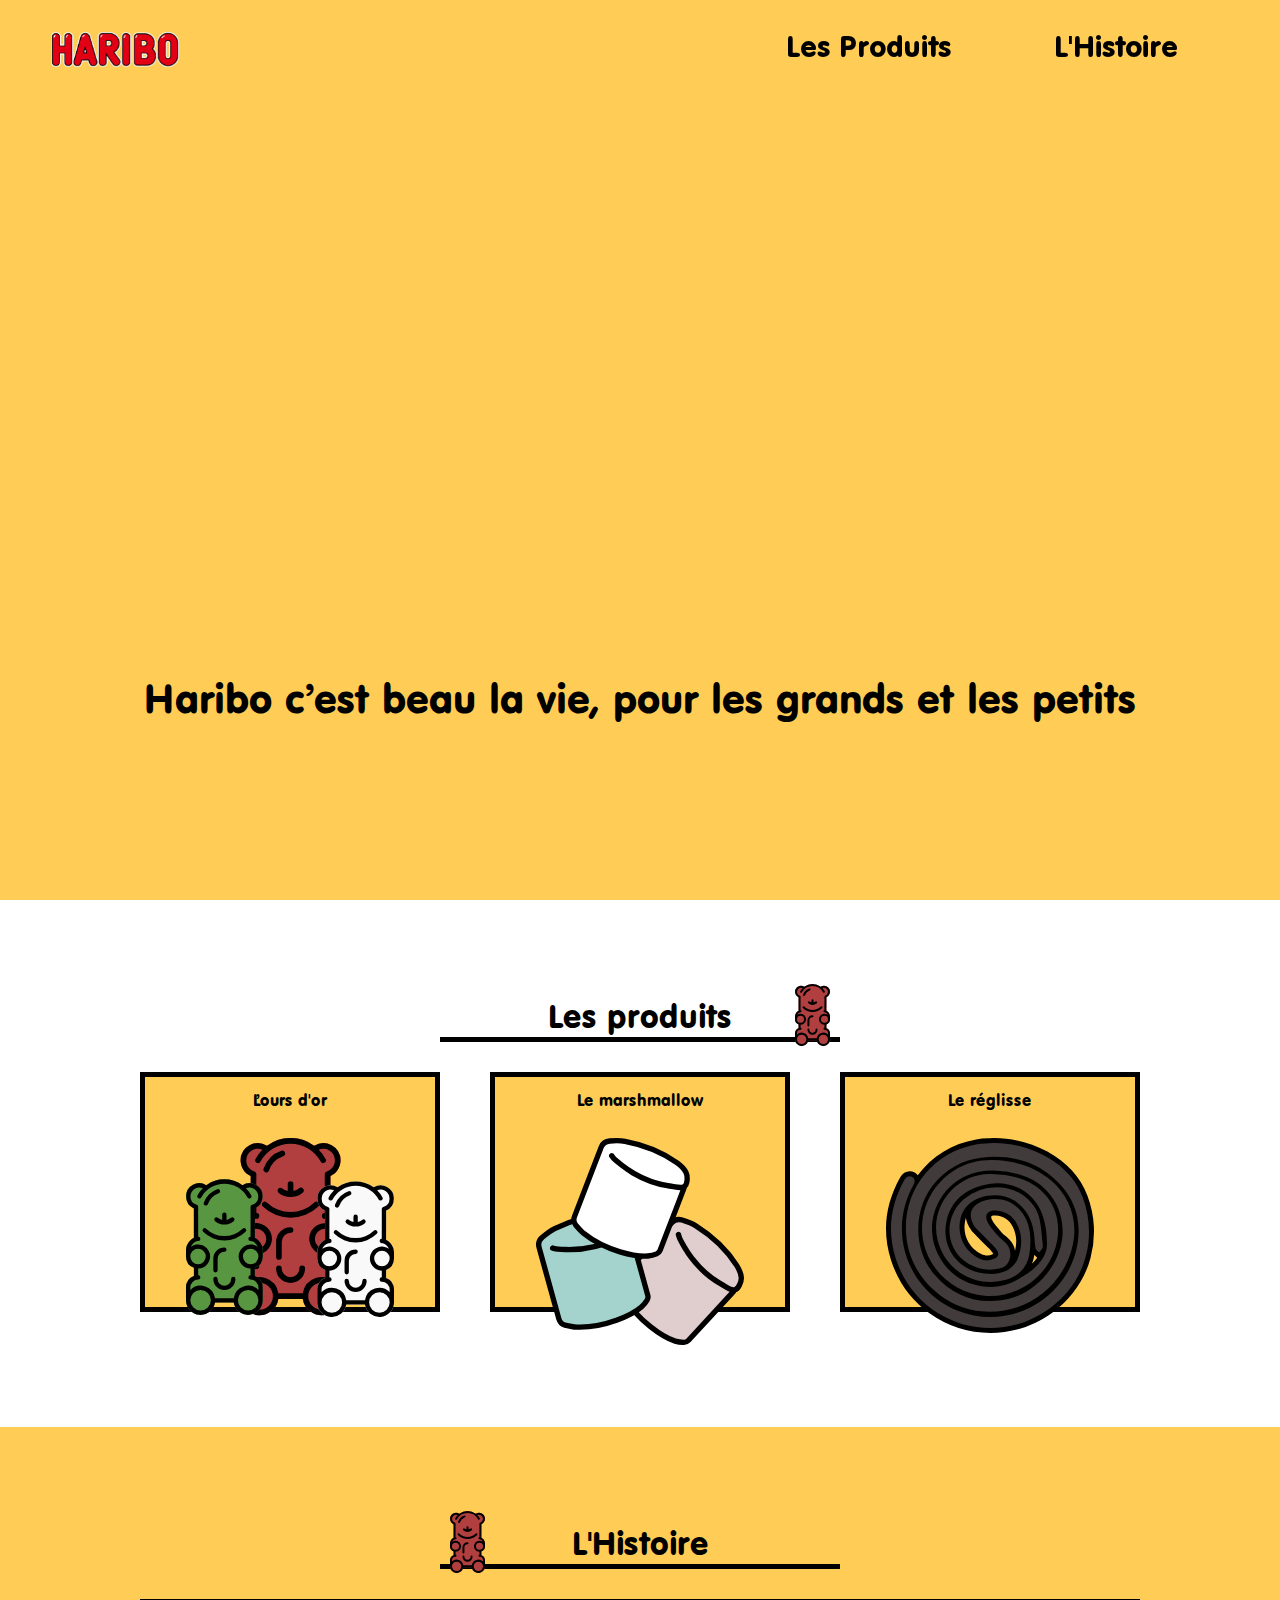
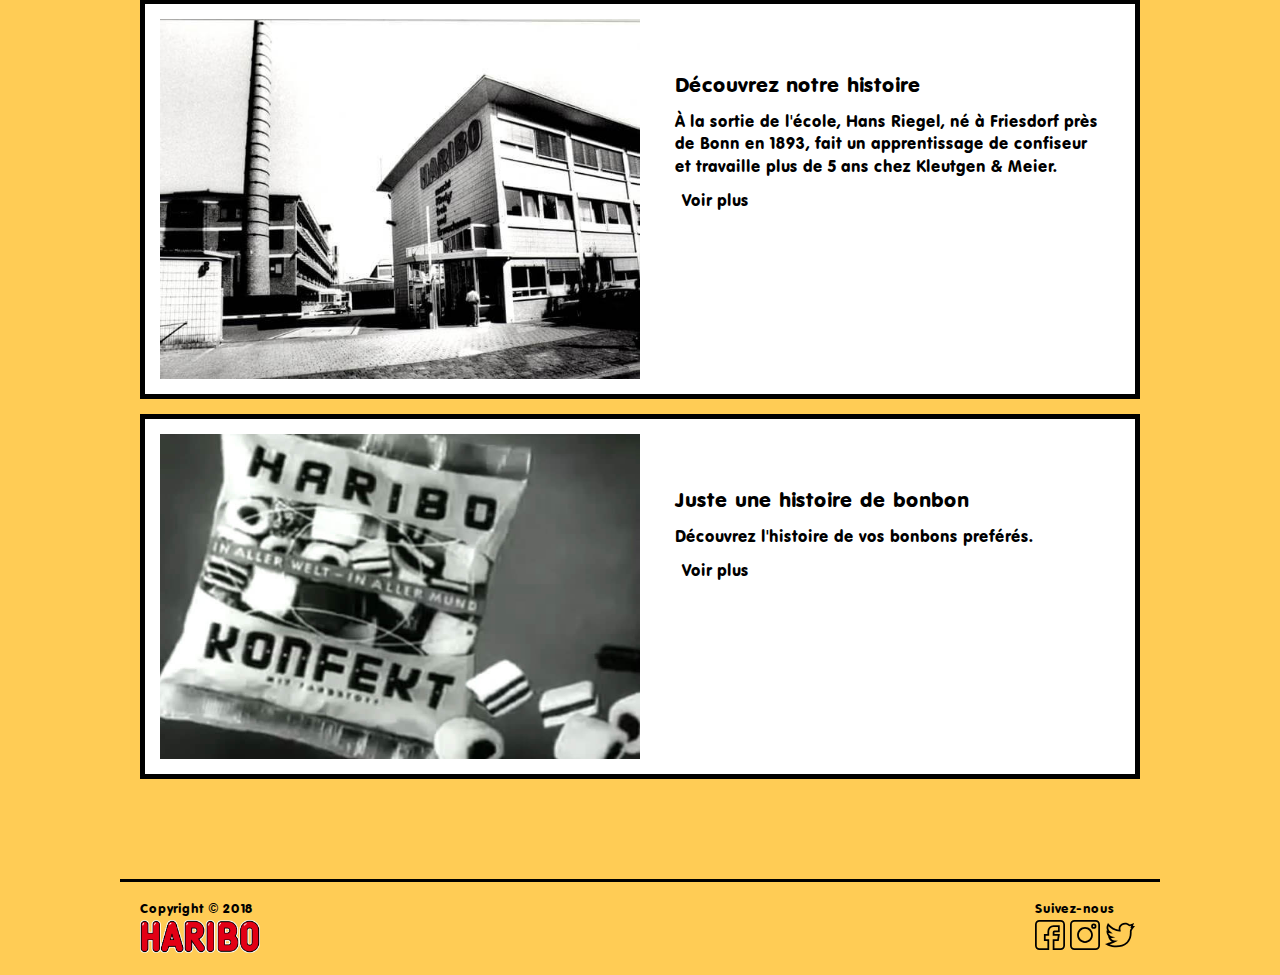
==== commit 87fbf8fa: "MAJOR FIX FINAL" ====
--- a/index.html
+++ b/index.html
@@ -41,25 +41,28 @@
     <link rel="stylesheet" href="https://use.fontawesome.com/releases/v5.5.0/css/all.css" integrity="sha384-B4dIYHKNBt8Bc12p+WXckhzcICo0wtJAoU8YZTY5qE0Id1GSseTk6S+L3BlXeVIU" crossorigin="anonymous">
     <link rel="stylesheet" type="text/css" href="styles/reset.css" />
     <link rel="stylesheet" type="text/css" href="styles/style.css" />
-    <title>Haribo</title>
+    <script defer src="scripts/app.js"></script>
+    <title>Haribo | Accueil</title>
   </head>
   <body>
     <div class="container homepage" id="homepage">
       <section class="intro">
         <header class="header">
           <h1>Haribo</h1>
+          <a href="index.html" class="link--h1">
           <img
             class="header__logo"
             alt="Le Logo de Haribo"
             src="images/haribo-logo.png"
           />
+          </a>
           <nav class="header__nav">
             <ul class="header__nav__content">
               <li>
-                <a href="#" class="header__nav__content__link">Les Produits</a>
+                <a href="#homepage--products" class="header__nav__content__link">Les Produits</a>
               </li>
               <li>
-                <a href="#" class="header__nav__content__link">L'Histoire</a>
+                <a href="#homepage--articles" class="header__nav__content__link">L'Histoire</a>
               </li>
             </ul>
             <div class="header__nav__icon">
@@ -71,17 +74,17 @@
           <div class="intro__content__illustations-box">
             <img
               class="intro__content__illustations intro__content__illustations--reglisse"
-              alt="Illustration du ..."
+              alt="Illustration du reglisse"
               src="images/SVG/escargot.svg"
             />
             <img
               class="intro__content__illustations intro__content__illustations--ourson"
-              alt="Illustration du ourson"
+              alt="Illustration de l'ourson"
               src="images/SVG/bear.svg"
             />
             <img
               class="intro__content__illustations intro__content__illustations--marshmallow"
-              alt="Illustration du ..."
+              alt="Illustration du marshmallow"
               src="images/SVG/marshmallows.svg"
             />
           </div>
@@ -91,38 +94,41 @@
         </div>
       </section>
 
-      <section class="section--overview--products">
+      <section class="section--overview--products" id="homepage--products">
         <h2 class=" headline--bear headline--bear--right">Les produits</h2>
         <div class="overview--products wrap--main">
-          <a href="pages/produit1.html" class="overview--products__box overview--products__box--ourson">
+          <a href="pages/produit3.html" class="overview--products__box overview--products__box--ourson">
             <h3 class="overview--products__box__headline">L’ours d'or</h3>
             <img
               class="overview--products__box__image overview--products__box__image--ourson"
               src="images/SVG/group--bears.svg"
+              alt="Illustration de l'ourson"
+            />
+          </a>
+          <a href="pages/produit1.html"
+            class="overview--products__box overview--products__box--marshmallow"
+          >
+            <h3 class="overview--products__box__headline">Le marshmallow</h3>
+            <img
+              class="overview--products__box__image"
+              src="images/SVG/groupe--marshmallows.svg"
+              alt="Illustration du marshmallow"
             />
           </a>
           <a href="pages/produit2.html"
-            class="overview--products__box overview--products__box--marshmallow"
-          >
-            <h3 class="overview--products__box__headline">Le marshmallow</h3>
-            <img
-              class="overview--products__box__image"
-              src="images/SVG/groupe--marshmallows.svg"
-            />
-          </a>
-          <a href="pages/produit.html"
             class="overview--products__box overview--products__box--reglisse"
           >
             <h3 class="overview--products__box__headline">Le réglisse</h3>
             <img
               class="overview--products__box__image"
               src="images/SVG/escargot.svg"
+              alt="Illustration de l'escargot"
             />
         </a>
         </div>
       </section>
 
-      <section class="section--overview--article">
+      <section class="section--overview--article" id="homepage--articles">
         <h2 class="headline--bear headline--bear--left">L'Histoire</h2>
         <div class="overview--articles wrap--main">
           <article
@@ -130,7 +136,8 @@
           >
             <img
               class="overview--articles__box__image"
-              src="images/history--main.jpg"
+              src="images/history-main.jpg"
+              alt="La vieille usine d'Haribo"
             />
             <div class="overview--articles__box__text-box">
               <h3 class="overview--articles__box__text-box__headline">
@@ -152,14 +159,15 @@
           >
             <img
               class="overview--articles__box__image"
-              src="images/history--bonbons.jpg"
+              src="images/history-bonbons.jpg"
+              alt="Un vieux paquet d'haribo"
             />
             <div class="overview--articles__box__text-box">
               <h3 class="overview--articles__box__text-box__headline">
                 Juste une histoire de bonbon
               </h3>
               <p class="overview--articles__box__text-box__text">
-                Découvrez le histoire des votres bonbons prefere.
+                Découvrez l'histoire de vos bonbons preférés.
               </p>
               <a class="overview--articles__box__text-box__link" href="pages/article2.html"
                 ><i class="fas fa-arrow-right link--see-more"></i>Voir plus</a
@@ -205,9 +213,7 @@
             </div>
           </div>
         </div>
-        <!---->
       </footer>
     </div>
-    <script src="scripts/app.js"></script>
   </body>
 </html>
--- a/styles/style.css
+++ b/styles/style.css
@@ -1,9 +1,116 @@
-@font-face {
-  font-family: "varGrounded";
-  src: url("fonts/VAGRoundedStd-Thin.woff2") format("woff2"),
-    url("fonts/VAGRoundedStd-Thin.otf") format("opentype");
-  font-weight: thin;
-}
+/***********************************************/
+/*                KEYFRAMES                   */
+/*********************************************/
+
+@keyframes bounce--bear {
+  from {
+    bottom: -14px;
+  }
+  50% {
+    bottom: 0px;
+  }
+  to {
+    bottom: -14px;
+  }
+}
+
+@keyframes bounce--intro {
+  from {
+    opacity: 0;
+    bottom: 1000px;
+  }
+  25% {
+    opacity: 1;
+  }
+  50% {
+    bottom: 0px;
+  }
+  65% {
+    bottom: 40px;
+  }
+  80% {
+    bottom: 0px;
+  }
+  90% {
+    bottom: 20px;
+  }
+  100% {
+    bottom: 0px;
+    opacity: 1;
+  }
+}
+
+@keyframes ingredient {
+  0% {
+    transform: rotate(0deg);
+  }
+
+  60% {
+    transform: rotate(0deg);
+  }
+
+  70% {
+    transform: rotate(25deg);
+  }
+
+  80% {
+    transform: rotate(-25deg);
+  }
+
+  90% {
+    transform: rotate(25deg);
+  }
+
+  100% {
+    transform: rotate(0deg);
+  }
+}
+
+@keyframes blink {
+  from {
+    transform: scale(1);
+    opacity: 0.5;
+  }
+  to {
+    transform: scale(1.5);
+    opacity: 1;
+  }
+}
+
+@keyframes arrow-to-left {
+  0% {
+    transform: translateX(0);
+  }
+
+  50% {
+    transform: translateX(-10px);
+  }
+
+  100% {
+    transform: translateX(0);
+  }
+}
+
+
+@keyframes arrow-to-right {
+  0% {
+    transform: translateX(0);
+  }
+
+  50% {
+    transform: translateX(10px);
+  }
+
+  100% {
+    transform: translateX(0);
+  }
+}
+
+
+/***********************************************/
+/*                FONT-FACES                  */
+/*********************************************/
+
 
 @font-face {
   font-family: "varGrounded";
@@ -19,29 +126,129 @@
   font-weight: normal;
 }
 
+
+/***********************************************/
+/*              COMMON STYLE                  */
+/*********************************************/
+
 body {
   font-family: varGrounded;
   font-weight: normal;
-  background-color: #f7c563;
+  background-color: #ffcc55;
   overflow-x: hidden;
 }
-
-img {
-  max-width: 100%;
-}
-
-a {
-  text-decoration: none;
-  color: #000;
-}
-
-/********************* HEADER *********************/
 
 .container {
   display: block;
   width: 100vw;
   height: 100vh;
 }
+
+img {
+  max-width: 100%;
+}
+
+a {
+  text-decoration: none;
+  color: #000;
+}
+
+p {
+  line-height: 1.4em;
+}
+
+.link--see-more {
+  margin-right: 5px;
+}
+
+/********** BEAR HEADLINE **********/
+
+.headline--bear {
+  font-size: 20px;
+  position: relative;
+  width: 100%;
+  text-align: center;
+  max-width: 400px;
+  margin: 0 auto;
+  margin-bottom: 40px;
+}
+
+.headline--bear::before {
+  position: absolute;
+  height: 5px;
+  width: 100%;
+  content: "";
+  display: block;
+  bottom: -10px;
+  background-color: #000;
+}
+
+.headline--bear::after {
+  position: absolute;
+  height: 62px;
+  width: 35px;
+  bottom: -14px;
+  content: "";
+  display: block;
+  background-image: url(../images/SVG/bear.svg);
+  background-size: 100%;
+  background-repeat: no-repeat;
+}
+
+.headline--bear--right::after {
+  right: 10px;
+}
+.headline--bear--left::after {
+  left: 10px;
+}
+
+.headline--bear--right:hover::after,
+.headline--bear--left:hover::after {
+  animation: bounce--bear 0.4s ease;
+}
+
+.wrap--main {
+  max-width: 1000px;
+  margin: 0 auto;
+}
+
+.section--article,
+.section--products,
+.section--overview--article,
+.section--overview--products {
+  padding: 20vw 10px 40px 10px;
+}
+
+.overview--products__box,
+.overview--articles__box,
+.articles__box,
+.product__box {
+  border: solid black 5px;
+  background-color: #fff;
+  margin-bottom: 15px;
+  padding: 15px;
+  display: block;
+}
+
+.overview--articles__box {
+  cursor: pointer;
+}
+
+.section--article,
+.section--products--full {
+  background-color: #ffcc55;
+  overflow-x: hidden;
+}
+
+.site--article .header,
+.site--produit .header {
+  margin-bottom: 100%;
+}
+
+
+/***********************************************/
+/*                  HEADER                    */
+/*********************************************/
 
 .header h1 {
   display: none;
@@ -74,8 +281,8 @@
   border-radius: 25px;
   border: 0px solid #000000;
   background-color: #ffffff;
-  transition: left 0.8s ease, height 0.8s ease, bottom 0.8s ease,
-    border 0.8s ease, border-radius 0.8s ease;
+  transition: left 0.4s ease, height 0.4s ease, bottom 0.4s ease,
+    border 0.4s ease, border-radius 0.4s ease;
 }
 
 .header__nav.is-open {
@@ -170,64 +377,10 @@
   margin-left: -2px;
 }
 
-@media screen and (max-width: 719px) {
-  .footer__content {
-    padding: 20px 80px 20px 10px;
-  }
-}
-
-@media screen and (min-width: 720px) {
-  .header {
-    width: 100vw;
-    padding: 2.5vw 4vw 1.5vw 4vw;
-    justify-content: unset;
-  }
-
-  .header__logo {
-    width: 15%;
-  }
-
-  .header__nav {
-    top: 0;
-    left: 0;
-    height: 100px;
-    width: 100vw;
-    background-color: transparent;
-  }
-
-  .header__nav__content {
-    flex-direction: row;
-    height: auto;
-    justify-content: flex-end;
-    width: auto;
-    align-items: center;
-  }
-
-  .header__nav__content li {
-    padding: 2.5vw 4vw;
-    font-size: 1.4em;
-  }
-
-  .header__nav__content li:last-of-type {
-    margin-right: 4vw;
-  }
-
-  .header__nav__icon {
-    display: none;
-  }
-
-  .footer__content {
-    padding: 20px;
-  }
-}
-
-@media screen and (min-width: 1366px) {
-  .header__logo {
-    width: 10%;
-  }
-}
-
-/********************* FOOTER *********************/
+
+/***********************************************/
+/*                  FOOTER                    */
+/*********************************************/
 
 .footer {
   background-color: #ffcc55;
@@ -251,6 +404,7 @@
   display: flex;
   margin-top: 5px;
 }
+
 .social__icons__icon {
   width: 30px;
   height: 30px;
@@ -261,6 +415,12 @@
   background-image: url(../images/SVG/sprite--social.svg);
   background-repeat: no-repeat;
   background-size: 90px;
+  transition: all 0.2s;
+}
+
+.social__icons__icon:hover {
+  background-color: #fff;
+  border-radius: 5px;
 }
 
 .social__icons__icon--facebook {
@@ -273,94 +433,10 @@
   background-position: 0px;
 }
 
-/********************* ALL PAGES *********************/
-
-/* Bear headline */
-
-.headline--bear {
-  font-size: 20px;
-  position: relative;
-  width: 100%;
-  text-align: center;
-  max-width: 600px;
-  margin: 0 auto;
-  margin-bottom: 40px;
-}
-
-.headline--bear::before {
-  position: absolute;
-  height: 5px;
-  width: 100%;
-  content: "";
-  display: block;
-  bottom: -10px;
-  background-color: #000;
-}
-
-.headline--bear::after {
-  position: absolute;
-  height: 62px;
-  width: 35px;
-  bottom: -14px;
-  content: "";
-  display: block;
-  background-image: url(../images/SVG/bear.svg);
-  background-size: 100%;
-  background-repeat: no-repeat;
-}
-
-.headline--bear--right::after {
-  right: 10px;
-}
-.headline--bear--left::after {
-  left: 10px;
-}
-
-/* ALL */
-
-.wrap--main {
-  max-width: 1000px;
-  margin: 0 auto;
-}
-
-.section--article,
-.section--products,
-.section--overview--article,
-.section--overview--products {
-  padding: 20vw 10px 40px 10px;
-}
-
-.overview--products__box,
-.overview--articles__box,
-.articles__box,
-.product__box {
-  border: solid black 5px;
-  background-color: #fff;
-  margin-bottom: 15px;
-  padding: 15px;
-}
-
-.section--article,
-.section--products--full {
-  background-color: #ffcc55;
-  overflow-x: hidden;
-}
-
-.site--article .header,
-.site--produit .header {
-  margin-bottom: 100%;
-}
-
-@media screen and (min-width: 720px) {
-  .section--article,
-  .section--products,
-  .section--overview--article,
-  .section--overview--products {
-    padding: 100px 10px 100px 10px;
-  }
-}
-
-/********************* HOMEPAGE *********************/
+
+/***********************************************/
+/*                 HOMEPAGE                   */
+/*********************************************/
 
 .intro {
   height: 100vh;
@@ -371,8 +447,9 @@
 
 .intro__text {
   position: absolute;
-  bottom: -80px;
+  bottom: -95px;
   font-size: 1.5em;
+  line-height: 1.2em;
   text-align: center;
   width: 80%;
   margin-left: 10%;
@@ -393,19 +470,26 @@
   position: absolute;
   width: 40%;
   bottom: 0;
+  opacity: 0;
 }
 
 .intro__content__illustations--ourson {
   left: 0;
-}
+  animation: bounce--intro 1s linear forwards;
+}
+
 .intro__content__illustations--reglisse {
   width: 80%;
   bottom: 15px;
   left: 10%;
+  opacity: 0;
+  animation: bounce--intro 1s linear 0.3s forwards;
 }
 .intro__content__illustations--marshmallow {
   right: 0;
   width: 50%;
+  opacity: 0;
+  animation: bounce--intro 1s linear 0.6s forwards;
 }
 
 .overview--products__box:last-child,
@@ -421,6 +505,12 @@
 .overview--products__box__image {
   width: 70%;
   margin-left: 30%;
+  transform: scale(1);
+  transition: transform 0.2s;
+}
+
+.overview--products__box:hover .overview--products__box__image {
+  transform: scale(1.05);
 }
 
 .overview--articles__box__text-box__headline,
@@ -428,76 +518,55 @@
   margin-bottom: 15px;
 }
 
+.overview--articles__box__text-box {
+  margin: 25px 15px 30px 15px;
+}
+
+.overview--articles__box__text-box__link {
+  transition: all 0.3s;
+  margin-left: 0px;
+}
+
+.overview--articles__box__text-box__link:hover {
+  margin-left: 10px;
+}
+
 .section--overview--products {
   background-color: #fff;
 }
 
-@media screen and (min-width: 720px) {
-  .intro__content__illustations-box {
-    width: 30%;
-  }
-  .overview--products {
-    display: flex;
-    justify-content: space-between;
-  }
-  .overview--products__box {
-    width: 28%;
-    max-height: 200px;
-  }
-  .overview--articles__box {
-    display: flex;
-    align-items: flex-start;
-  }
-
-  .overview--articles__box__image {
-    width: 50%;
-    margin-right: 20px;
-  }
-}
-
-@media screen and (min-width: 1100px) {
-  .overview--articles {
-    display: flex;
-    justify-content: space-between;
-  }
-
-  .overview--articles__box {
-    width: 45%;
-  }
-}
-
-@media screen and (max-width: 719px) {
-  .overview--articles__box {
-    padding: 0px;
-  }
-  .overview--articles__box__text-box {
-    margin: 25px 15px 30px 15px;
-  }
-}
-
-/********************* PRODUCTS *********************/
-
-/* All products */
+
+/***********************************************/
+/*                 PRODUCTS                   */
+/*********************************************/
+
+/********** FOR ALL PRODUCTS **********/
 
 .product__image {
   width: 70%;
+  transition: transform 1s ease;
 }
 
 .product__image--box {
   position: relative;
 }
+
 .product__box--absolute {
   position: absolute;
   left: 114%;
+  right: -700px;
   top: 0;
-  transition: all 0.3s;
+  transition: left 1s ease, right 1s ease;
 }
 
 .product__box--absolute.is-open {
   left: 0%;
-}
+  right: 0%;
+}
+
 .product__image.is-open {
   opacity: 0;
+  transform: translateX(-1500px);
 }
 
 .product__box--ingredient {
@@ -520,6 +589,7 @@
   left: -100px;
   top: 0;
   z-index: 0;
+  animation: ingredient 5s ease infinite;
 }
 
 .product__text--anecdote::before {
@@ -532,6 +602,7 @@
   background-repeat: no-repeat;
   margin: 0 auto;
   margin-bottom: 10px;
+  animation: blink 1s 2 forwards;
 }
 
 .product__text--ingredient::after {
@@ -548,271 +619,84 @@
   z-index: 0;
 }
 
-/* Produit  1 - Marshmallows */
-
-#product--1 .product__text--ingredient::before {
+/**********  PRODUCT 1 - Marshmallows **********/
+
+.product--1 .product__text--ingredient::before {
   width: 128px;
   background-size: 200%;
   height: 137px;
   background-image: url(../images/chamallow.png);
 }
-@keyframes blink {
-  from {
-    transform: scale(1);
-    opacity: 0.5;
-  }
-  to {
-    transform: scale(1.5);
-    opacity: 1;
-  }
-}
-#product--1 .product__text--anecdote::before {
-  animation: blink 1s 1 forwards;
-}
-
-@media screen and (max-width: 719px) {
-  .section--article,
-  .section--products--full {
-    min-height: 80vh;
-  }
-}
-
-@media (min-width: 720px) {
-  #product--1 .product__box--absolute {
-    position: initial;
-  }
-  #product--1 .product__text--ingredient::before,
-  #product--1 .product__text--ingredient::after {
-    display: none;
-  }
-  #product--1 .product__box {
-    position: relative;
-  }
-  #product--1 .product__text--anecdote {
-    position: absolute;
-    width: 55%;
-    top: 20%;
-    right: 35px;
-  }
-  #product--1 .product__image {
-    width: 38%;
-  }
-
-  #product--1 .product__box--ingredient {
-    margin-top: -7px;
-    bottom: 2px;
-  }
-  #product--1 .header__nav {
-    display: none;
-  }
-}
-@media (min-width: 1366px) {
-}
-#product--1 .product__box--ingredient {
-  bottom: 17px;
-}
-
-/* Produit  2 - Réglisses */
-
-.product__image.product__image--2 {
+
+/**********  PRODUCT 2 - Réglisses **********/
+
+.product--2 .product__image.product__image--2 {
   width: 100%;
   margin-left: -45px;
 }
-.product__text--ingredient::before {
-  position: absolute;
-  content: "";
-  display: block;
-  background-position: center;
+.product--2 .product__text--ingredient::before {
   width: 128px;
   background-size: 147px;
-  background-repeat: no-repeat;
   height: 137px;
-  background-image: url(../images/reglisse.png);
+  background-image: url(../images/reglisse1.png);
   left: -100px;
   top: 0;
-  z-index: 0;
-}
-@keyframes blink {
-  from {
-    transform: scale(1);
-    opacity: 0.5;
-  }
-  to {
-    transform: scale(1.5);
-    opacity: 1;
-  }
-}
-#product--2 .product__text--anecdote::before {
-  animation: blink 1s 1;
-}
-
-@media (min-width: 720px) {
-  #product--2 .product__box--absolute {
-    position: initial;
-  }
-  #product--2 .product__text--ingredient::before,
-  #product--2 .product__text--ingredient::after {
-    display: none;
-  }
-  #product--2 .product__box {
-    position: relative;
-  }
-  #product--2 .product__text--anecdote {
-    position: absolute;
-    width: 55%;
-    top: 20%;
-    right: 35px;
-  }
-
-  #product--2 .product__image.product__image--2 {
-    width: 55%;
-    margin-left: -58px;
-  }
-
-  #product--2 .product__box--ingredient {
-    margin-top: 20px;
-  }
-  #product--2 .header__nav {
-    display: none;
-  }
-}
-
-@media (min-width: 1366px) {
-  #product--2 .product__text--anecdote {
-    width: 40%;
-    top: 20%;
-    right: 95px;
-  }
-}
-
-
-/* Produit  3 - Oursons  */
-
-#product--3 .product__text--ingredient::before {
+}
+
+/**********  PRODUCT 3 - Ourson **********/
+
+.product--3 .product__text--ingredient::before {
   width: 128px;
-  background-size: 125%;
+  background-size: 105%;
   height: 137px;
-  background-image: url(../images/oursons.png);`
-
-}
-
-@keyframes blink {
-  from {
-    transform: scale(1);
-    opacity: 0.5;
-  }
-
-  to {
-    transform: scale(1.5);
-    opacity: 1;
-  }
-}
-
-.product__text--anecdote::before {
-  animation: blink 1s 1 forwards;
-}
-@keyframes blink {
-  from {
-    transform: scale(1);
-    opacity: 0.5;
-  }
-  to {
-    transform: scale(1.5);
-    opacity: 1;
-  }
-}
-
-
-@media screen and (max-width: 719px) {
- .section--article, .section--products--full {
-  min-height: 80vh;
-  }
-}
-
-
-@media screen and (min-width: 720px) {
-
-  #product--3 .product__image {
-    width: 30%;
-    margin-left: 22px;
-  }
-  #product--3 .product__text--ingredient::after, 
-  #product--3 .product__text--ingredient::before  {
-    display: none;
-  }
-
-  #product--3 .product__box--absolute {
-    position: initial;
-  }
-
-  #product--3 .product__box {
-    position: relative;
-  }
-
-  #product--3 .product__text--anecdote {
-    position: absolute;
-    top: 17%;
-    width: 55%;
-    right: 50px;
-
-  }
-
-  #product--3 .product__box--ingredient {
-    margin-top: 20px;
-  }
-
-  #product--3 .section--products {
-    padding: 120px 10px 100px 10px;
-  }
-
-  #product--3 .header__nav {
-    display: none;
-  }
-  
-}
-
-@media screen and (min-width: 1366px) {
-  #product--3 .product__text--anecdote {
-    width: 40%;
-    top: 20%;
-    right: 95px;
-  }
-
-  #product--3 .product__image {
-    margin-left: 40px;
-  }
-
-  #product--3 .section--products {
-    padding: 190px 10px 100px 10px;
-  }
-}
-
-
-
-/********************* ARTICLE 1 *********************/
-
-figure {
+  background-image: url(../images/oursons.png);
+}
+
+/***********************************************/
+/*                 ARTICLES                   */
+/*********************************************/
+
+/************  FOR ALL ARTICLES ************/
+
+.article__headline {
+  max-width: 600px;
+}
+
+.section--figure {
   margin-bottom: 15px;
 }
 
-.article__image__description {
+.article__content__text {
+  font-size: 14px;
+  margin-bottom: 15px;
+}
+
+.article__content__text__subtitle {
+  font-size: 16px;
+  text-decoration: underline;
+  font-style: italic;
+  padding: 20px 0;
+}
+
+.article__content__image-box__image {
+  display: block;
+  margin-left: auto;
+  margin-right: auto;
+  border: 0.4px solid #000000;
+  box-sizing: border-box;
+  border-radius: 15px;
+  text-align: center;
+}
+
+.article__content__image-box__description {
   text-align: center;
   font-style: italic;
   font-weight: bold;
   margin-top: 5px;
-}
-
-.article__text {
-  font-size: 14px;
-  margin-bottom: 15px;
-}
-.article__image {
-  border: 0.4px solid #000000;
-  box-sizing: border-box;
-  border-radius: 15px;
-}
-
-.article__next {
+  margin-bottom: 20px;
+}
+
+.article__link--next {
   margin-top: 20px;
   margin-bottom: 30px;
   text-align: center;
@@ -826,104 +710,396 @@
   margin-right: 2px;
 }
 
+/************  ARTICLE 1 ************/
+
+.arrow__to__left:hover {
+  animation: arrow-to-left 2s;
+}
+
+/************  ARTICLE 2 ************/
+
+.article__content__image-box__description__icon {
+  width: 20px;
+  height: 20px;
+  padding-left: 5px;
+}
+
+.arrow__to__right:hover {
+  animation: arrow-to-right 2s;
+}
+
+
+/***********************************************/
+/*              MEDIA QUERIES                 */
+/*********************************************/
+
 @media (min-width: 500px) {
-  .article__line__return {
+  /********** ALL ARTICLE **********/
+  .br--visible--xs {
     display: none;
   }
 }
 
-@media (min-width: 720px) {
-  article .content___article1__text1 {
+@media screen and (max-width: 719px) {
+  /********** ALL **********/
+  .section--article,
+  .section--products--full {
+    min-height: 80vh;
+  }
+
+  .footer__content {
+    padding: 20px 80px 20px 10px;
+  }
+}
+
+@media screen and (min-width: 720px) {
+
+  /********** ALL **********/
+
+  .section--article,
+  .section--products,
+  .section--overview--article,
+  .section--overview--products {
+    padding: 100px 30px 100px 30px;
+  }
+
+  .headline--bear {
+    font-size: 2em;
+  }
+
+  .section--products,
+  .section--article {
+    padding: 120px 10px 100px 10px;
+  }
+
+  .product__box,
+  .articles__box {
+    padding-top: 40px;
+  }
+
+  /********** HEADER **********/
+
+  .link--h1 {
+    text-align: left;
+    z-index: 15;
+    width: 50vw;
+  }
+
+  .header {
+    width: 100vw;
+    padding: 2.5vw 4vw 1.5vw 4vw;
+    justify-content: unset;
+  }
+
+  .header__logo {
+    width: 20%;
+  }
+
+  .header__nav {
+    top: 0;
+    left: 0;
+    height: 100px;
+    width: 100vw;
+    background-color: transparent;
+  }
+
+  .header__nav__content {
+    flex-direction: row;
+    height: auto;
+    justify-content: flex-end;
+    width: auto;
+    align-items: center;
+  }
+
+  .header__nav__content li {
+    padding: 2.5vw 4vw;
+    font-size: 1.4em;
+  }
+
+  .header__nav__content li:last-of-type {
+    margin-right: 4vw;
+  }
+
+  .header__nav__icon {
+    display: none;
+  }
+
+  /********** FOOTER **********/
+
+  .footer__content {
+    padding: 20px;
+  }
+
+  /********** HOMEPAGE **********/
+
+  .intro__content__illustations-box {
+    width: 50%;
+  }
+  .intro__text {
+    font-size: 2.5em;
+    bottom: -110px;
+  }
+
+  .overview--products {
+    display: flex;
+    justify-content: space-between;
+  }
+  .overview--products__box {
+    width: 26%;
+    height: 200px;
+  }
+
+  .overview--products__box__image {
+    width: 80%;
+    margin-left: 10%;
+    margin-top: 30px;
+  }
+
+  .overview--products__box__headline {
+    text-align: center;
+  }
+
+  .overview--articles__box {
+    display: flex;
+    align-items: flex-start;
+  }
+
+  .overview--articles__box__image {
+    width: 50%;
+    margin-right: 20px;
+  }
+
+  .overview--articles__box__text-box__headline {
+    font-size: 1.3em;
+    margin-top: 30px;
+  }
+
+  .overview--products__box:last-child,
+  .overview--articles__box:last-child {
+    margin-bottom: auto;
+  }
+
+  /********** ALL PRODUCT **********/
+
+  .product__box--ingredient {
+    margin-top: 50px;
+  }
+
+  .product__box--absolute {
+    position: initial;
+  }
+  .product__text--ingredient::before,
+  .product__text--ingredient::after {
+    display: none;
+  }
+  .product__box {
+    position: relative;
+  }
+  .product__text--anecdote {
+    position: absolute;
+  }
+
+  /********** PRODUCT 1 **********/
+
+  .product--1 .product__image {
+    width: 38%;
+  }
+
+  .product--1 .product__box--ingredient {
+    margin-top: -7px;
+    bottom: 2px;
+  }
+
+  .product--1 .product__text--anecdote {
+    width: 55%;
+    top: 20%;
+    right: 35px;
+  }
+
+  /********** PRODUCT 2 **********/
+
+  .product--2 .product__image.product__image--2 {
+    width: 55%;
+    margin-left: -58px;
+  }
+
+  .product--2 .product__box--ingredient {
+    margin-top: 20px;
+  }
+
+  /********** PRODUCT 3 **********/
+
+  .product--3 .product__image {
+    width: 30%;
+    margin-left: 22px;
+  }
+
+  .product--3 .product__text--anecdote {
+    top: 17%;
+    width: 55%;
+    right: 50px;
+  }
+
+  .product--3 .product__box--ingredient {
+    margin-top: 20px;
+  }
+
+  /********** ALL ARTICLE **********/
+
+  .article__content {
     display: grid;
-    grid-template-columns: 50% 50%;
-    grid-template-rows: auto auto;
+    grid-template-columns: repeat(2, 1fr);
+    grid-template-rows: repeat(3, auto);
     grid-template-areas:
       "image-odd text-odd"
-      "text-even image-even";
+      "text-even image-even"
+      "image-3 text-3";
+
     grid-gap: 5px;
   }
+
   .article__headline {
     font-size: 30px;
   }
 
-  .article__text {
-    font-size: 20px;
-  }
-  .content__image:nth-of-type(odd) {
+  .article__content__text {
+    font-size: 18px;
+  }
+
+  .article__content__image-box:nth-of-type(1) {
     grid-area: image-odd;
   }
 
-  .article__text:nth-of-type(odd) {
+  .article__content__text:nth-of-type(1) {
     grid-area: text-odd;
     padding-left: 40px;
   }
 
-  .content__image:nth-of-type(even) {
+  .article__content__image-box:nth-of-type(2) {
     grid-area: image-even;
     margin-top: 45px;
   }
 
-  .article__text:nth-of-type(even) {
+  .article__content__text:nth-of-type(2) {
     grid-area: text-even;
     padding-right: 40px;
     margin-top: 45px;
   }
-}
-
-@media (min-width: 1366px) {
-  .article__text {
-    font-size: 28px;
-  }
+
+  .article__content__image-box:nth-of-type(3) {
+    grid-area: image-3;
+    margin-top: 45px;
+  }
+
+  .article__content__text:nth-of-type(3) {
+    grid-area: text-3;
+    padding-left: 40px;
+  }
+
+  .article__content__text:last-child {
+    margin-top: 45px;
+  }
+
+  .article__content__text__subtitle {
+    font-size: 22px;
+    padding-bottom: 30px;
+  }
+
+  .article__link--next {
+    font-size: 1.4em;
+  }
+}
+
+@media screen and (min-width: 1366px) {
+
+  /********** ALL **********/
+
+  .section--products,
+  .section--article {
+    padding: 190px 10px 100px 10px;
+  }
+
+  .product__box,
+  .articles__box {
+    padding-top: 50px;
+  }
+
+  .header {
+    width: 100vw;
+    padding: 2.5vw 4vw 1.5vw 4vw;
+  }
+
+  /********** HOMEPAGE **********/
+
+  .intro__content__illustations-box {
+    width: 25%;
+  }
+  .intro__text {
+    bottom: -130px;
+    max-width: 50%;
+    margin-left: 25%;
+  }
+  .overview--products__box__image--ourson {
+    margin-top: 44px;
+  }
+
+  .overview--articles {
+    display: flex;
+    justify-content: space-between;
+  }
+  .overview--articles__box {
+    width: 45%;
+  }
+  .overview--products__box__headline {
+    font-size: 1.4em;
+  }
+  .overview--articles__box__image {
+    min-width: 225px;
+  }
+
+  /********** ALL PRODUCT **********/
+
+  .product__box--ingredient {
+    padding-right: 300px;
+  }
+
+  /********** PRODUCT 1 **********/
+
+  .product--1 .product__box--ingredient {
+    bottom: 17px;
+  }
+
+  /********** PRODUCT 2 **********/
+
+  .product--2 .product__text--anecdote {
+    width: 40%;
+    top: 20%;
+    right: 95px;
+  }
+
+  /********** PRODUCT 3 **********/
+
+  .product--3 .product__text--anecdote {
+    width: 40%;
+    top: 20%;
+    right: 95px;
+  }
+
+  .product--3 .product__image {
+    margin-left: 40px;
+  }
+
+  /********** ALL ARTICLE **********/
+
   .article__headline {
-    font-size: 40px;
-  }
-  .under__title__text {
+    font-size: 35px;
+  }
+
+  .article__content__text__subtitle {
     font-size: 30px;
   }
 
-}
-
-
-/********************* ARTICLE 2 *********************/
-
-.icon__of__description {
-  width: 20px;
-  height: 20px;
-  padding-left: 5px;
-}
-
-@keyframes arrow-to-left {
-  0% {
-    transform: translateX(0);
-  }
-
-  50% {
-    transform: translateX(-10px);
-  }
-
-  100% {
-    transform: translateX(0)
-  }
-}
-
-.arrow__to__left:hover {
-  animation: arrow-to-left 2s;
-}
-
-@keyframes arrow-to-right {
-  0% {
-    transform: translateX(0);
-  }
-
-  50% {
-    transform: translateX(10px);
-  }
-
-  100% {
-    transform: translateX(0)
-  }
-}
-
-.arrow__to__right:hover {
-  animation: arrow-to-right 2s;
-}
+  .article__content__image-box__description {
+    font-size: 1.5em;
+  }
+}
